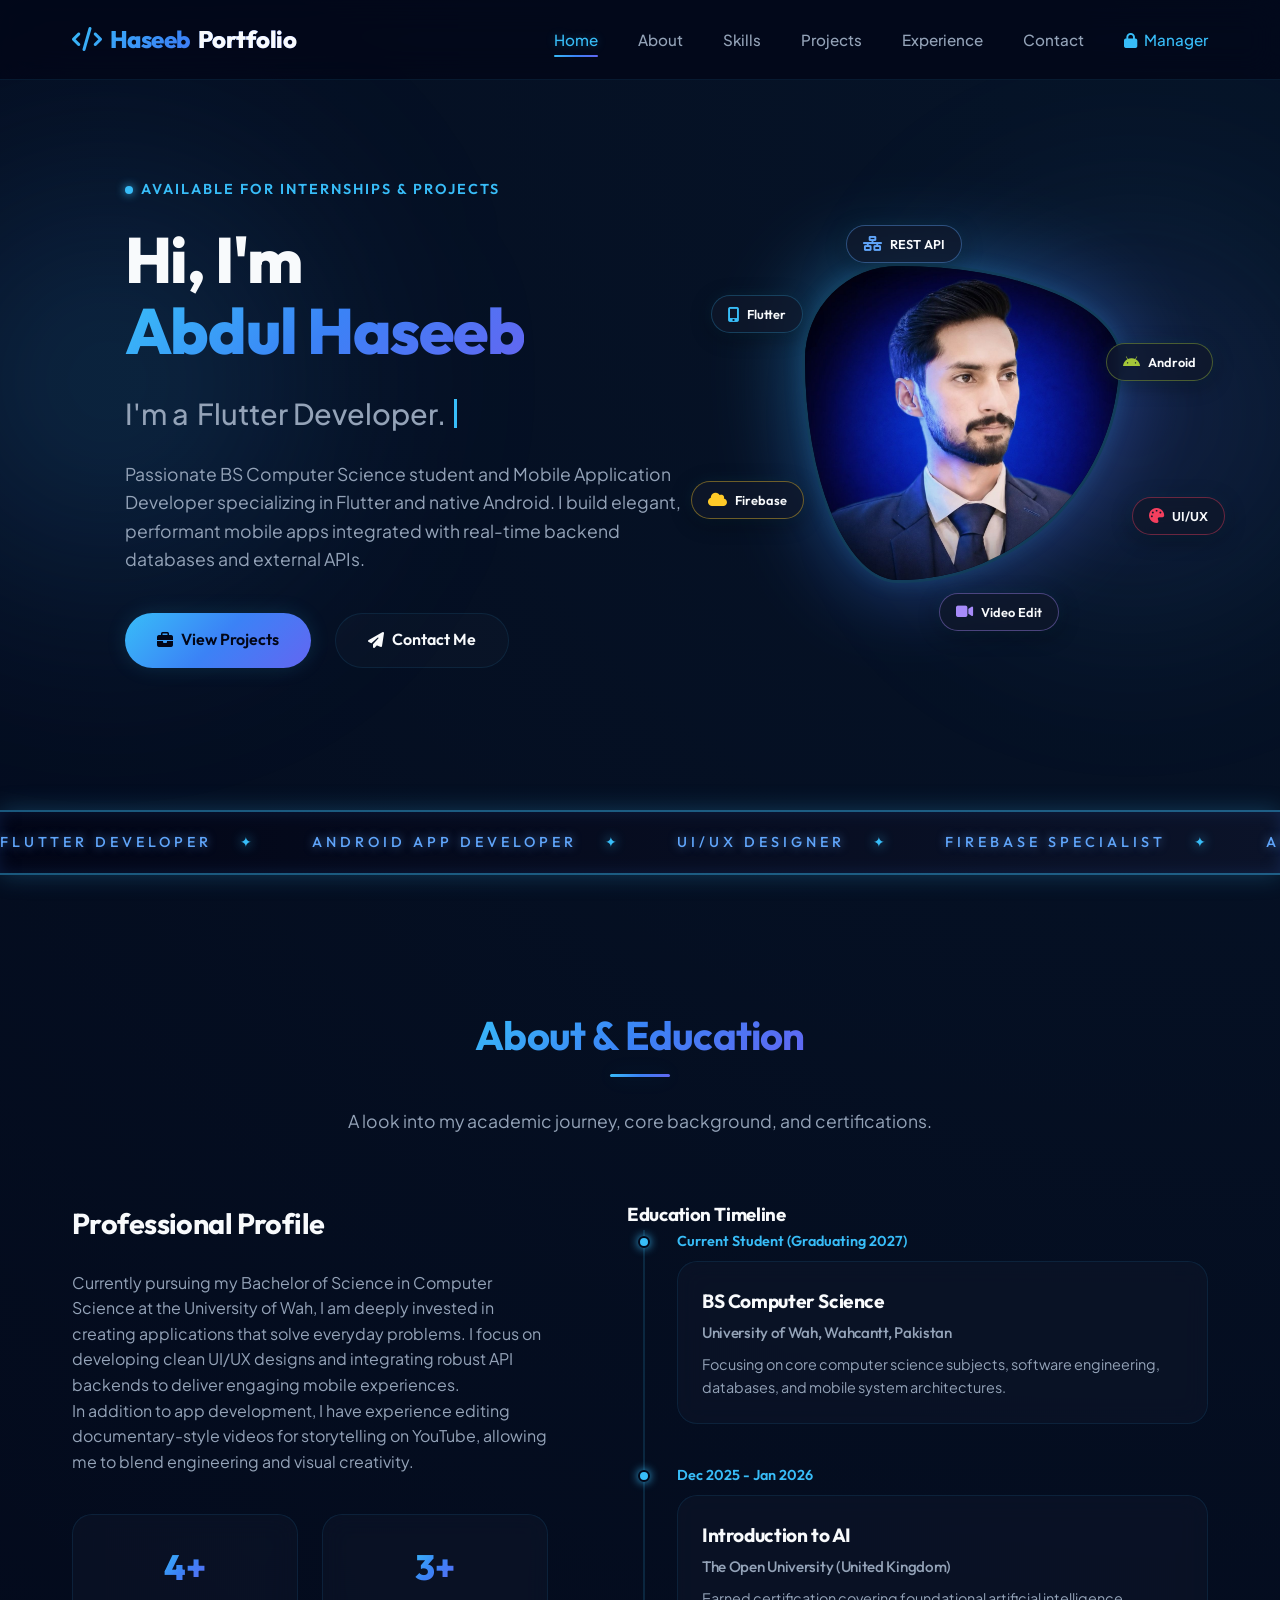
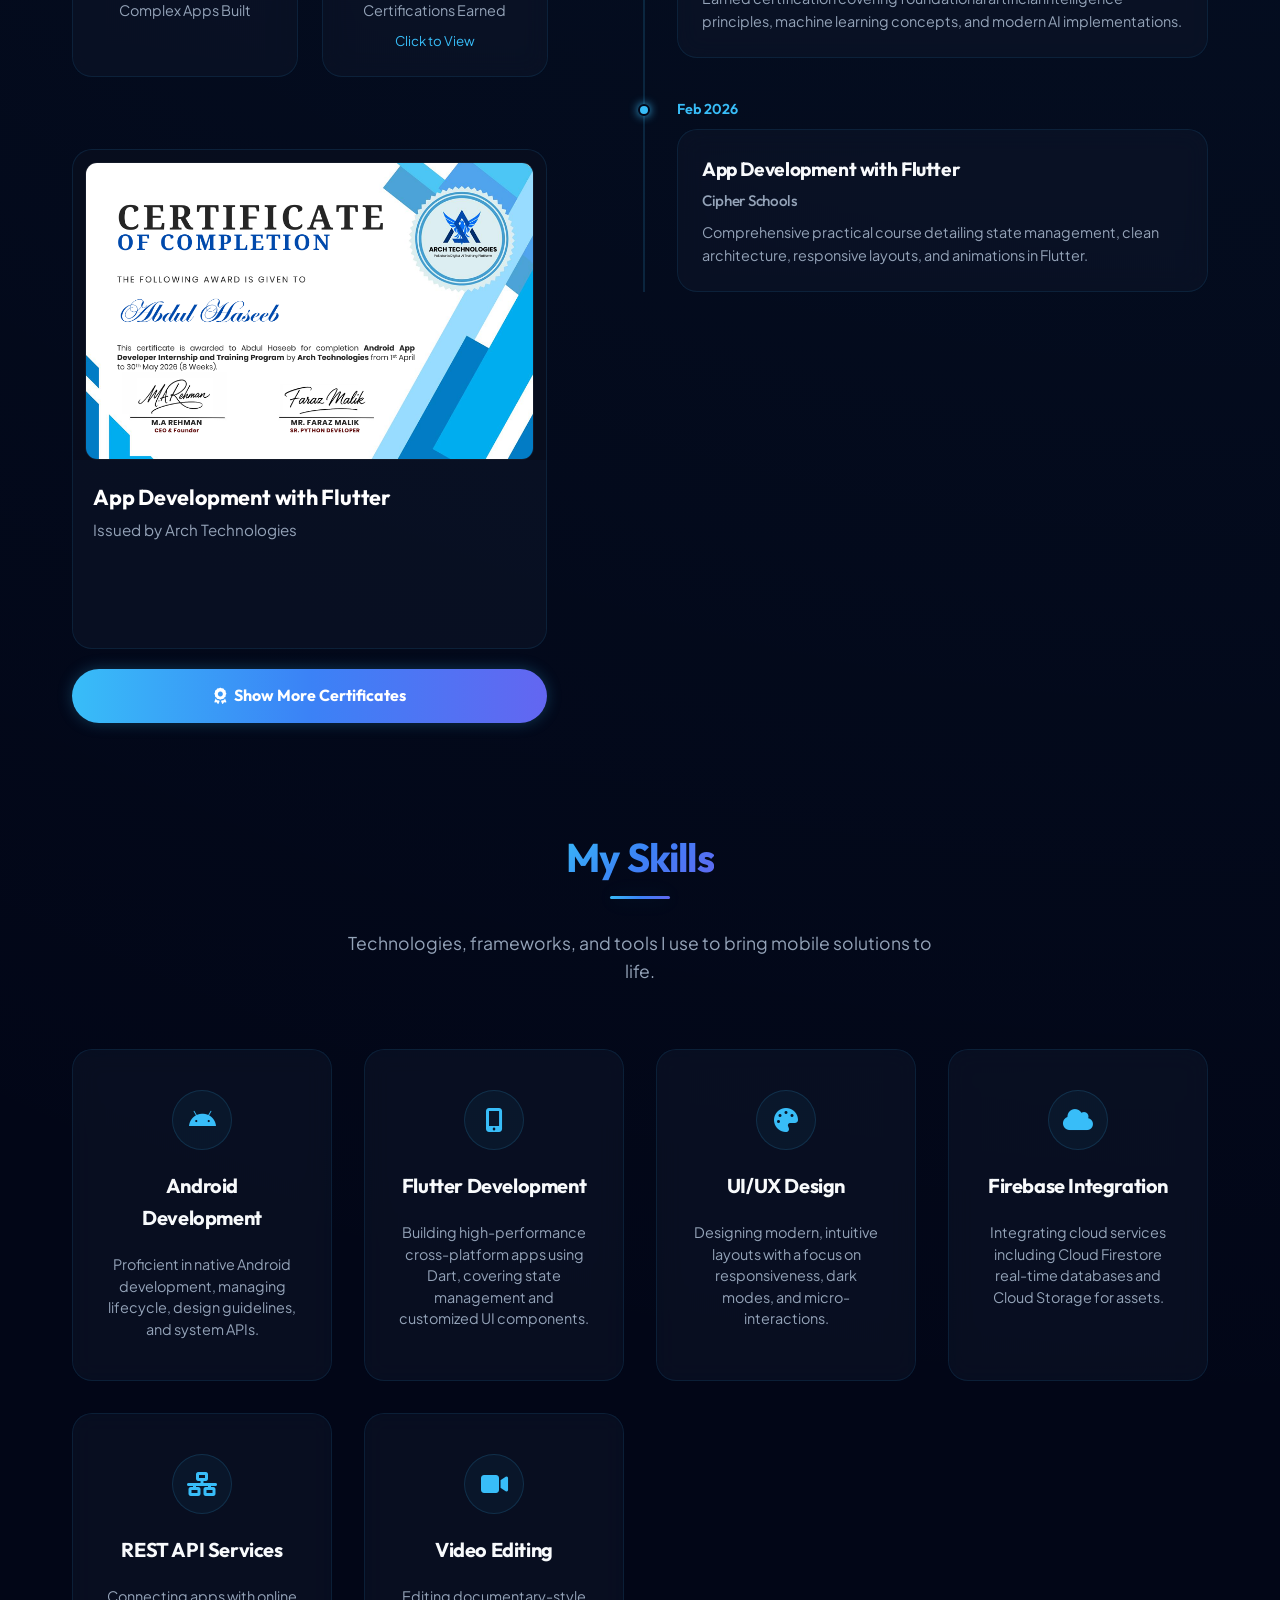
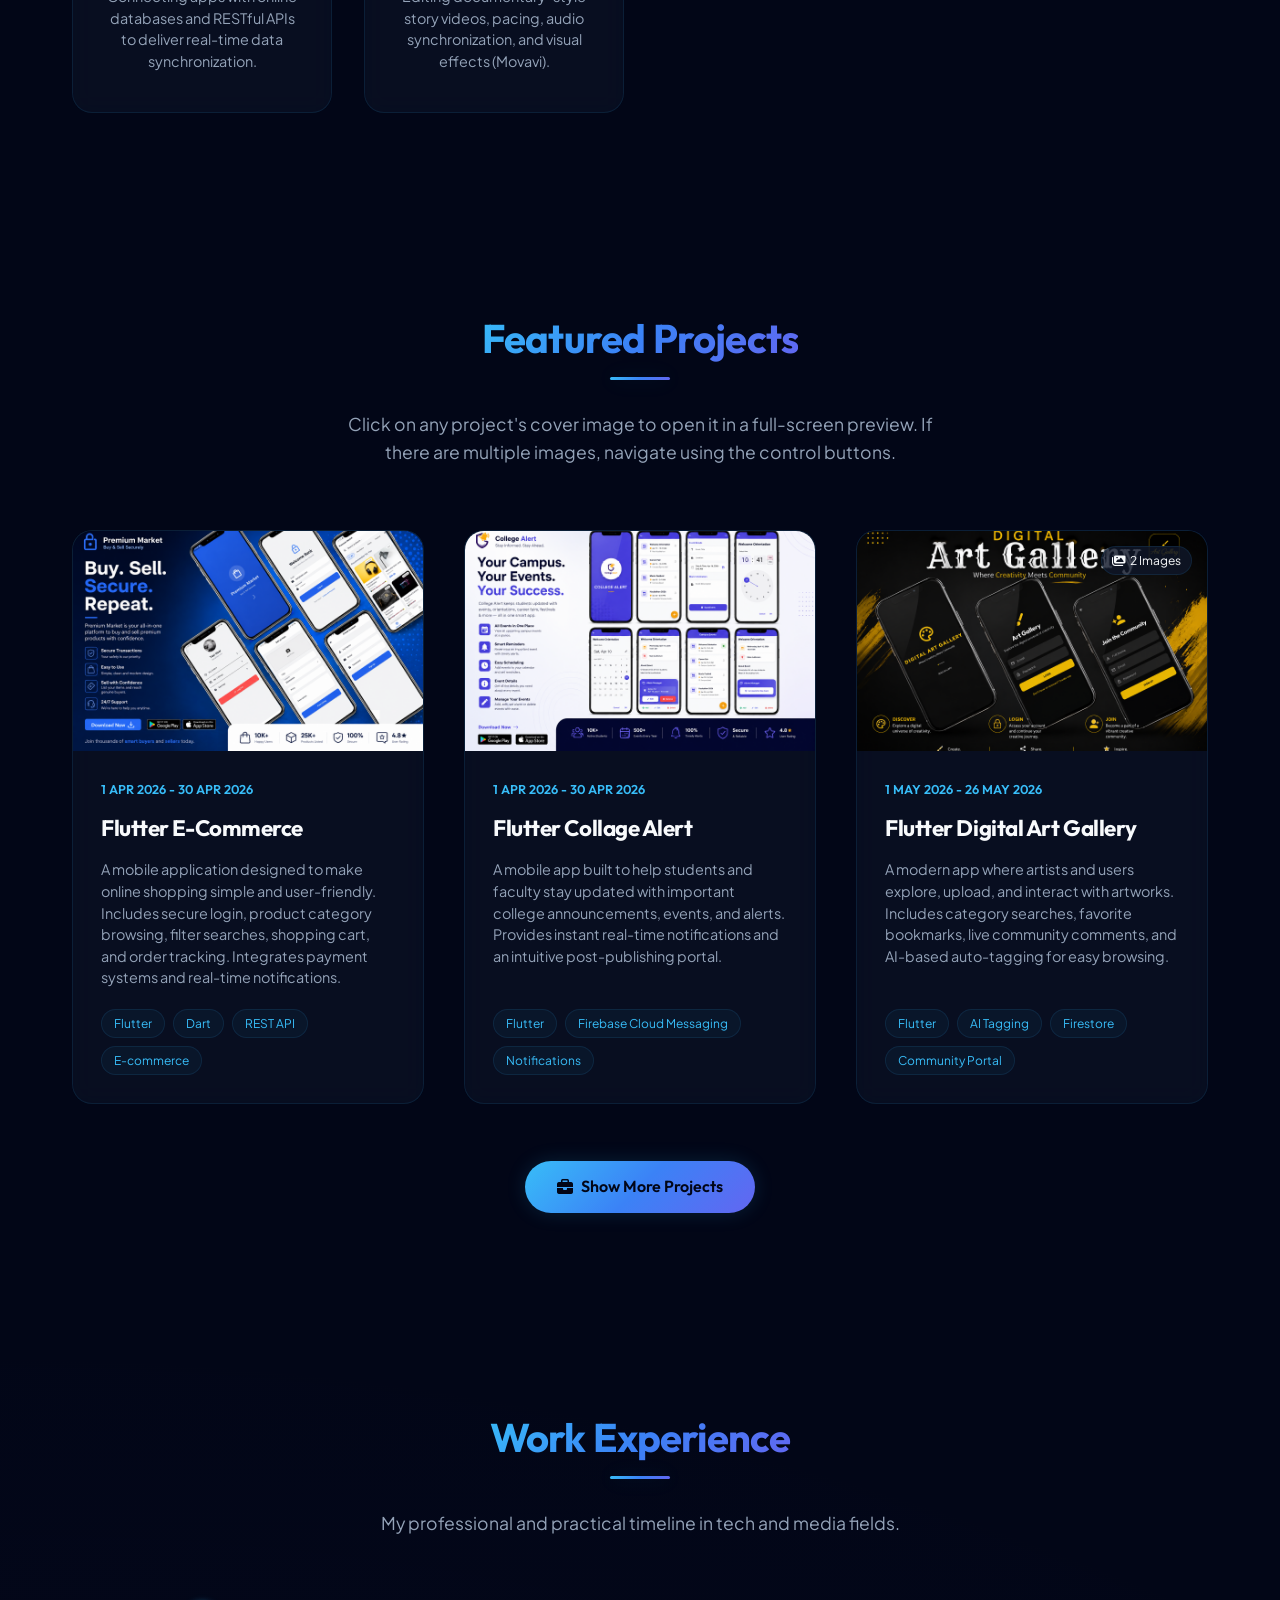
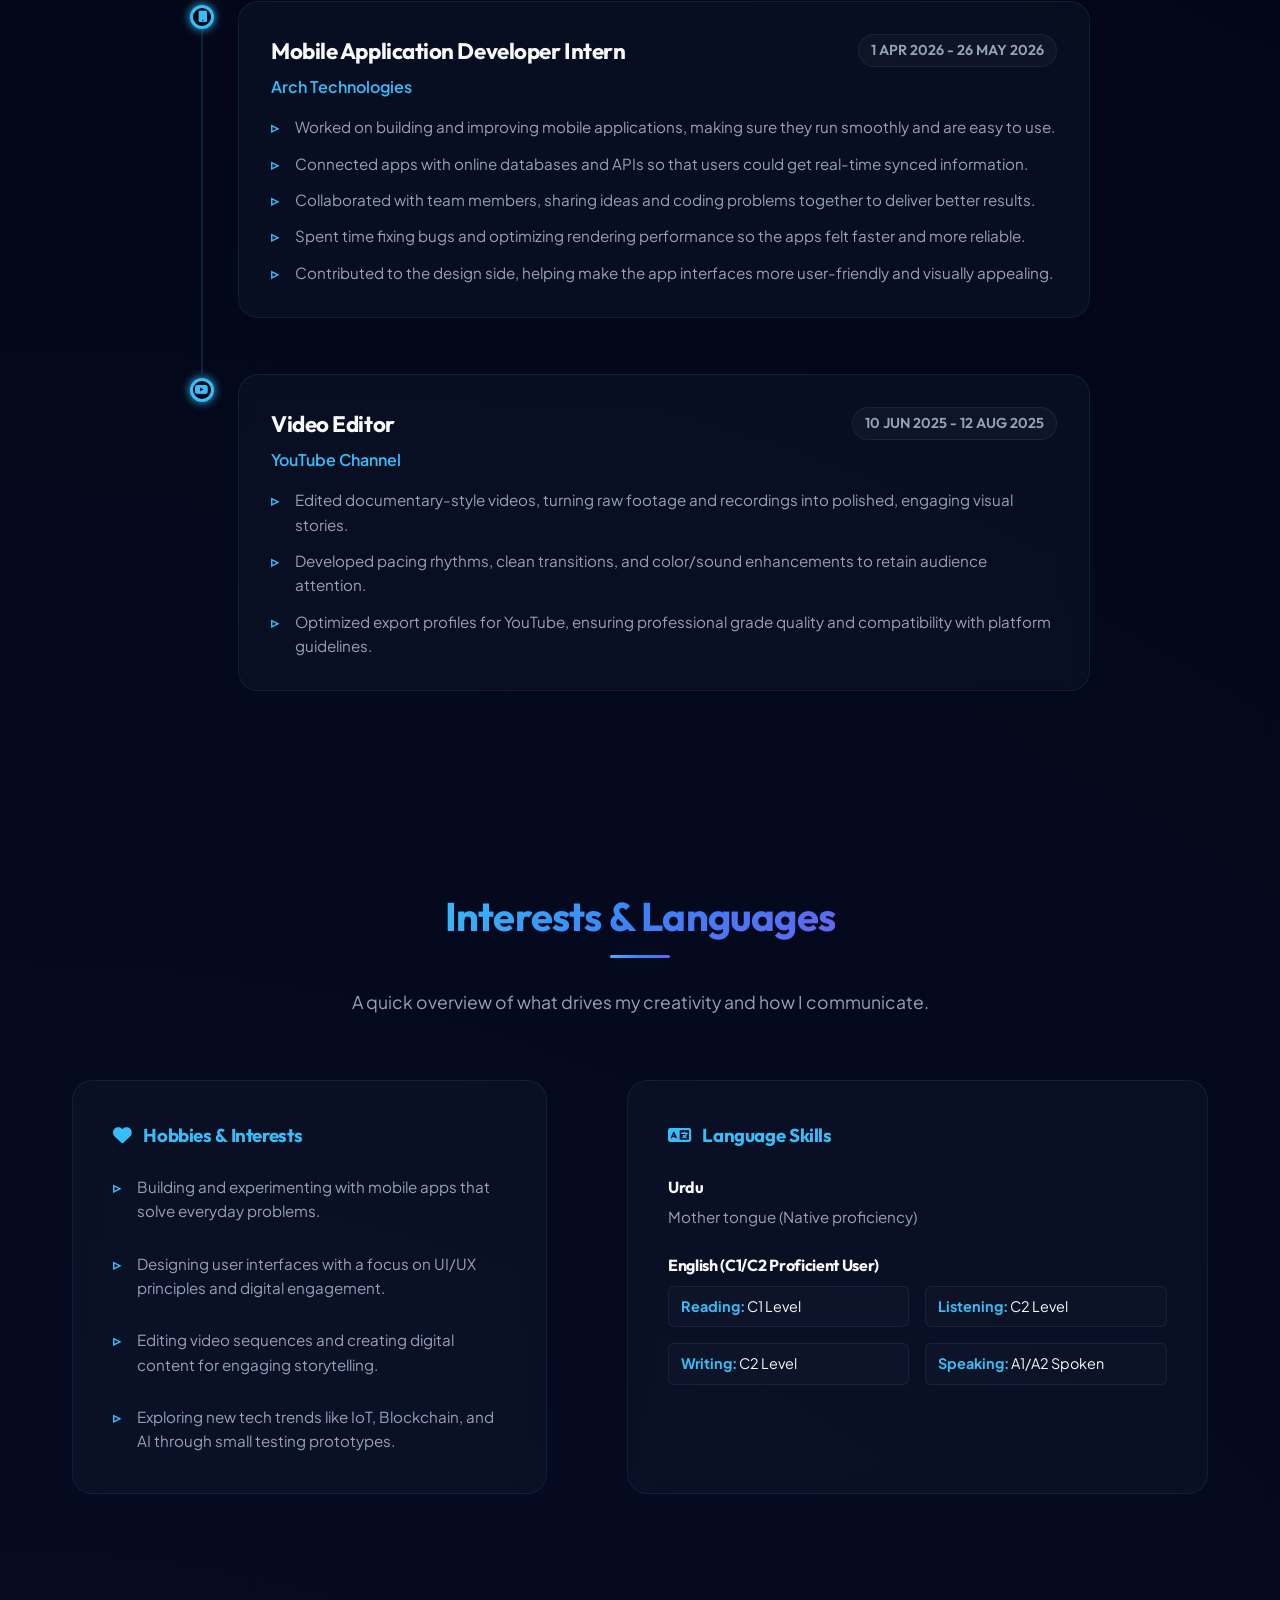
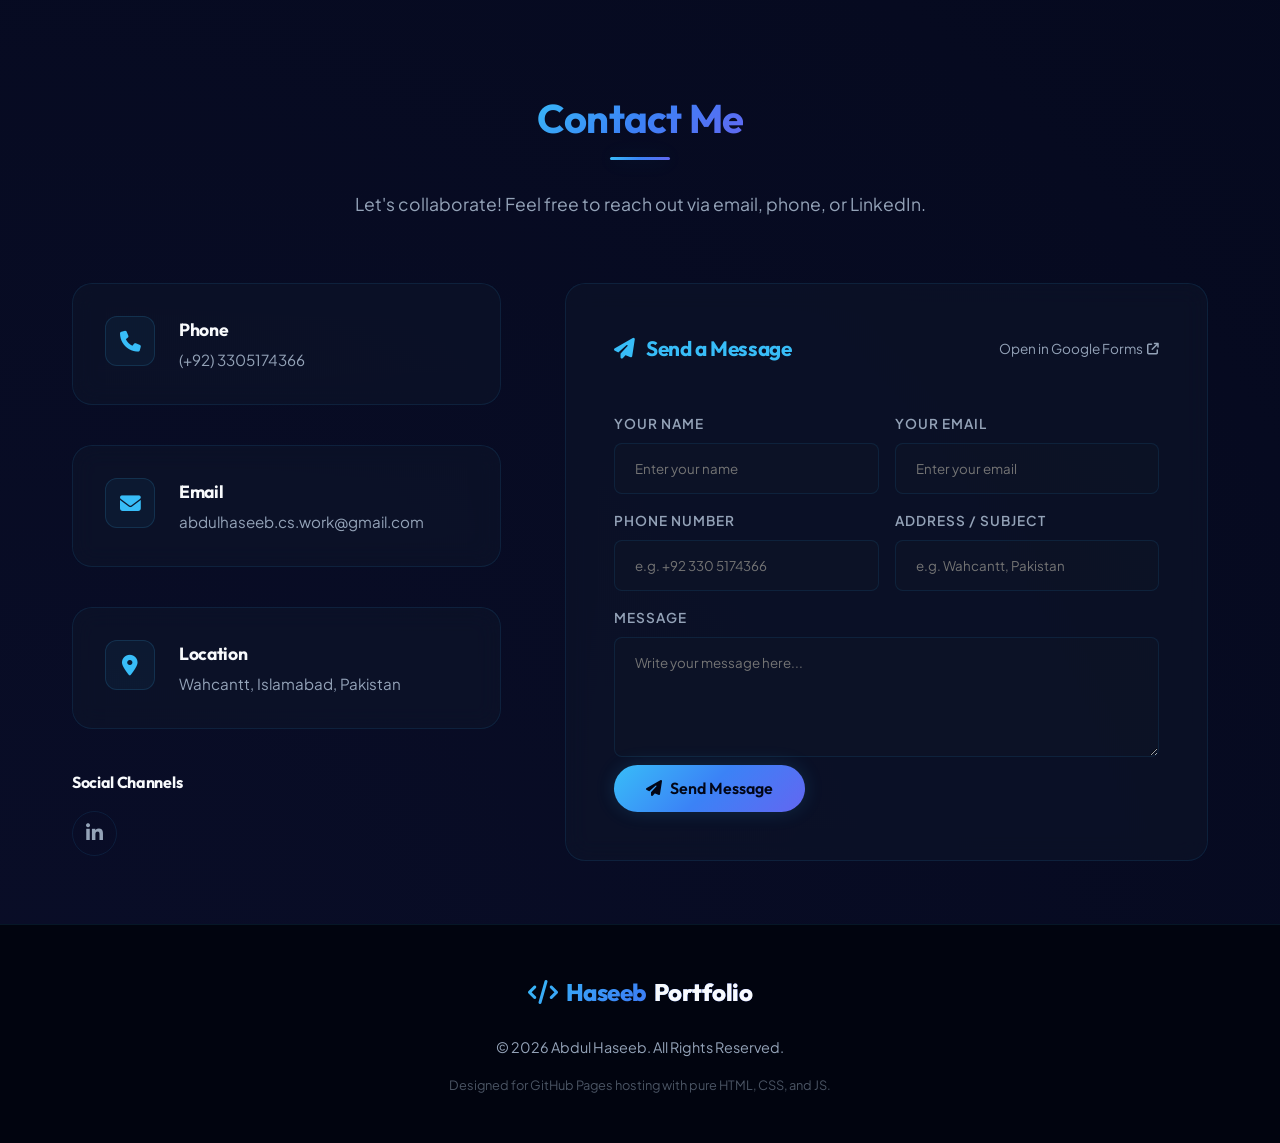
==== index.html @ 2488c1c5 "Add files via upload" ====
<!DOCTYPE html>
<html lang="en">
<head>
  <meta charset="UTF-8">
  <meta name="viewport" content="width=device-width, initial-scale=1.0">
  <title>Abdul Haseeb | Mobile Application & Flutter Developer Portfolio</title>
  
  <!-- SEO Meta Tags -->
  <meta name="description" content="Portfolio of Abdul Haseeb, a professional Mobile Application and Flutter Developer with experience in Android development, UI/UX design, and API integration.">
  <meta name="keywords" content="Abdul Haseeb, Flutter, Android Developer, Mobile Apps, Portfolio, CV, Wahcantt, Pakistan, Web Developer">
  <meta name="author" content="Abdul Haseeb">
  
  <!-- Icons -->
  <link rel="stylesheet" href="https://cdnjs.cloudflare.com/ajax/libs/font-awesome/6.4.0/css/all.min.css">
  
  <!-- Link Stylesheet -->
  <link rel="stylesheet" href="style.css">
</head>
<body>

  <!-- Premium Intro Splash Screen Controller -->
  <script>
    (function() {
      // Check if we should display the intro screen (only once per browser tab session)
      let showIntro = true;
      try {
        if (sessionStorage.getItem('introPlayed') === 'true') {
          showIntro = false;
        }
      } catch (e) {
        console.warn("sessionStorage check failed, falling back to show intro:", e);
      }

      if (!showIntro) {
        return; // Skip drawing HTML and modifying styles entirely
      }

      // Mark as played immediately so any subsequent navigation/back-clicks in this session will skip it
      try {
        sessionStorage.setItem('introPlayed', 'true');
      } catch (e) {
        console.warn("sessionStorage set failed:", e);
      }

      // Show intro splash screen on every page load/refresh unconditionally
      document.write(`
        <div id="intro-screen">
          <!-- Ambient glowing effects -->
          <div class="intro-ambient-glow"></div>
          
          <!-- Massive background vertical text -->
          <div class="intro-bg-text-wrapper">
            <div class="intro-bg-text">PORTFOLIO</div>
          </div>
          
          <div class="intro-content">
            <!-- Top meta headers -->
            <div class="intro-top-meta">
              <span class="intro-meta-line">WELCOME TO MY</span>
              <span class="intro-meta-line accent">DIGITAL SPACE</span>
            </div>
            
            <!-- Center branding heading -->
            <div class="intro-branding-group">
              <div class="intro-sub-heading">ABDUL HASEEB</div>
              <div class="intro-main-title-wrapper">
                <h1 class="intro-main-title">DEVELOPER</h1>
                <div class="intro-script-overlay">Flutter</div>
              </div>
            </div>
            
            <!-- Description biography -->
            <p class="intro-description">
              PASSIONATE MOBILE APPLICATION & FLUTTER DEVELOPER SPECIALIZING IN NATIVE ANDROID & CROSS-PLATFORM SOLUTIONS.
            </p>
            
            <!-- Footer contact info -->
            <div class="intro-footer-links">
              <span class="intro-link">HASEEB.DEV</span>
              <span class="intro-link-separator"></span>
              <span class="intro-link">abdulhaseeb.cs.work@gmail.com</span>
            </div>
            
            <!-- Sleek loading indicator -->
            <div class="intro-loader">
              <div class="intro-progress"></div>
            </div>
          </div>
          
          <!-- Bottom Left Skipping/Entering Pill Button -->
          <button class="intro-action-btn intro-btn-left" id="intro-skip-btn">
            <span>Visit Site</span>
            <i class="fa-solid fa-arrow-right"></i>
          </button>
          
          <!-- Bottom Right Decorative Globe Button -->
          <div class="intro-action-btn intro-btn-right">
            <i class="fa-solid fa-globe"></i>
          </div>
        </div>
      `);
      
      // Disable body scroll while intro is playing
      document.documentElement.style.overflow = 'hidden';
      document.body.style.overflow = 'hidden';
      
      // Safety timeout to hide intro after 3.8s in case load event fires early or late
      const safetyTimeout = setTimeout(hideIntro, 3800);

      window.addEventListener('load', () => {
        // Keep splash screen visible for at least 3.5s for beautiful animation completion
        setTimeout(hideIntro, 3500);
      });

      function hideIntro() {
        clearTimeout(safetyTimeout);
        const intro = document.getElementById('intro-screen');
        if (intro && !intro.classList.contains('fade-out')) {
          intro.classList.add('fade-out');
          
          // Enable body scrolling
          document.documentElement.style.overflow = '';
          document.body.style.overflow = '';
          
          // Remove the intro element from DOM after transition finishes
          setTimeout(() => {
            intro.remove();
          }, 800);
        }
      }
      
      // Add action events
      document.addEventListener('DOMContentLoaded', () => {
        const intro = document.getElementById('intro-screen');
        const skipBtn = document.getElementById('intro-skip-btn');
        if (intro) {
          // Clicking anywhere on the background (except buttons) can skip the intro too
          intro.addEventListener('click', (e) => {
            if (!e.target.closest('.intro-action-btn') && !e.target.closest('.intro-link')) {
              hideIntro();
            }
          });
        }
        if (skipBtn) {
          skipBtn.addEventListener('click', (e) => {
            e.stopPropagation();
            hideIntro();
          });
        }
      });
    })();
  </script>

  <!-- ==========================================================================
       HEADER & NAVIGATION
       ========================================================================== -->
  <header class="header" id="header">
    <div class="container nav-container">
      <a href="#home" class="logo">
        <i class="fa-solid fa-code"></i> Haseeb<span>Portfolio</span>
      </a>
      
      <nav class="nav-menu">
        <ul class="nav-links">
          <li class="nav-item active"><a href="#home">Home</a></li>
          <li class="nav-item"><a href="#about">About</a></li>
          <li class="nav-item"><a href="#skills">Skills</a></li>
          <li class="nav-item"><a href="#projects">Projects</a></li>
          <li class="nav-item"><a href="#experience">Experience</a></li>
          <li class="nav-item"><a href="#contact">Contact</a></li>
          <li class="nav-item"><a href="#" id="nav-manager-link" style="color: var(--primary);"><i class="fa-solid fa-lock" style="margin-right: 0.25rem;"></i> Manager</a></li>
        </ul>
      </nav>
      
      <button class="hamburger" id="hamburger" aria-label="Toggle Menu">
        <span></span>
        <span></span>
        <span></span>
      </button>
    </div>
  </header>

  <!-- ==========================================================================
       HERO SECTION
       ========================================================================== -->
  <section class="hero" id="home">
    <!-- Ambient Background Glows -->
    <div class="hero-glow-1"></div>
    <div class="hero-glow-2"></div>

    <div class="container hero-grid">
      <div class="hero-content">
        <div class="hero-tag" id="hero-tag-val">Available for Internships & Projects</div>
        <h1>Hi, I'm <br><span class="hero-name" id="hero-name-val">Abdul Haseeb</span></h1>
        <div class="hero-title">
          I'm a <span id="typing-text"></span><span class="typing-cursor"></span>
        </div>
        <p class="hero-desc" id="hero-desc-val">
          Passionate BS Computer Science student and Mobile Application Developer specializing in Flutter and native Android. I build elegant, performant mobile apps integrated with real-time backend databases and external APIs.
        </p>
        <div class="hero-buttons">
          <a href="#projects" class="btn btn-primary">
            <i class="fa-solid fa-briefcase"></i> View Projects
          </a>
          <a href="#contact" class="btn btn-secondary">
            <i class="fa-solid fa-paper-plane"></i> Contact Me
          </a>
        </div>
      </div>
      
      <div class="hero-image-wrapper">
        <div class="avatar-glow"></div>
        <div class="avatar-frame">
          <img id="hero-avatar-img" src="haseebimg.jpeg" alt="Abdul Haseeb Profile Photo">
        </div>
        
        <!-- Floating Skills Icons around DP -->
        <div class="floating-icon icon-flutter">
          <i class="fa-solid fa-mobile-screen-button" style="color: #38bdf8;"></i> <span>Flutter</span>
        </div>
        <div class="floating-icon icon-android">
          <i class="fa-brands fa-android" style="color: #a4c639;"></i> <span>Android</span>
        </div>
        <div class="floating-icon icon-firebase">
          <i class="fa-solid fa-cloud" style="color: #ffca28;"></i> <span>Firebase</span>
        </div>
        <div class="floating-icon icon-ux">
          <i class="fa-solid fa-palette" style="color: #f43f5e;"></i> <span>UI/UX</span>
        </div>
        <div class="floating-icon icon-api">
          <i class="fa-solid fa-network-wired" style="color: #60a5fa;"></i> <span>REST API</span>
        </div>
        <div class="floating-icon icon-video">
          <i class="fa-solid fa-video" style="color: #a78bfa;"></i> <span>Video Edit</span>
        </div>
      </div>
    </div>
  </section>

  <!-- ==========================================================================
       PROMOTIONAL SEAMLESS SCROLLING BANNER
       ========================================================================== -->
  <div class="promo-banner">
    <div class="promo-banner-inner">
      <div class="promo-banner-text">
        <span>Flutter Developer</span>
        <span>Android App Developer</span>
        <span>UI/UX Designer</span>
        <span>Firebase Specialist</span>
        <span>API Integrations</span>
        <span>Video Editor</span>
      </div>
      <div class="promo-banner-text">
        <span>Flutter Developer</span>
        <span>Android App Developer</span>
        <span>UI/UX Designer</span>
        <span>Firebase Specialist</span>
        <span>API Integrations</span>
        <span>Video Editor</span>
      </div>
    </div>
  </div>

  <!-- ==========================================================================
       ABOUT & EDUCATION SECTION
       ========================================================================== -->
  <section class="about" id="about">
    <div class="container">
      <div class="section-header">
        <h2>About & Education</h2>
        <p>A look into my academic journey, core background, and certifications.</p>
      </div>
      
      <div class="about-grid">
        <div class="about-info">
          <h3>Professional Profile</h3>
          <div id="about-profile-container">
            <p>
              Currently pursuing my Bachelor of Science in Computer Science at the University of Wah, I am deeply invested in creating applications that solve everyday problems. I focus on developing clean UI/UX designs and integrating robust API backends to deliver engaging mobile experiences.
            </p>
            <p>
              In addition to app development, I have experience editing documentary-style videos for storytelling on YouTube, allowing me to blend engineering and visual creativity.
            </p>
          </div>
          
          <div class="about-stats" id="about-stats-container">
            <div class="glass-card stat-item reveal-item">
              <span class="stat-num">4+</span>
              <p class="stat-label">Complex Apps Built</p>
            </div>
            <div class="glass-card stat-item reveal-item" id="certificates-card" style="cursor:pointer;">
              <span class="stat-num" id="cert-count">3+</span>
              <p class="stat-label">Certifications Earned</p>
              <small style="color: var(--primary); display:block; margin-top:8px;">Click to View</small>
            </div>
          </div>

          <!-- Featured Certificate Container -->
          <div id="featured-certificate-container" class="reveal-item" style="margin-top: 2rem;"></div>
        </div>
        
        <div>
          <h3>Education Timeline</h3>
          <div class="timeline" id="about-timeline-container">
            <div class="timeline-item">
              <div class="timeline-dot"></div>
              <div class="timeline-date">Current Student (Graduating 2027)</div>
              <div class="glass-card timeline-card reveal-item">
                <h4>BS Computer Science</h4>
                <h5>University of Wah, Wahcantt, Pakistan</h5>
                <p style="color: var(--text-muted); font-size: 0.9rem; margin-top: 0.5rem;">Focusing on core computer science subjects, software engineering, databases, and mobile system architectures.</p>
              </div>
            </div>
            
            <div class="timeline-item">
              <div class="timeline-dot"></div>
              <div class="timeline-date">Dec 2025 - Jan 2026</div>
              <div class="glass-card timeline-card reveal-item">
                <h4>Introduction to AI</h4>
                <h5>The Open University (United Kingdom)</h5>
                <p style="color: var(--text-muted); font-size: 0.9rem; margin-top: 0.5rem;">Earned certification covering foundational artificial intelligence principles, machine learning concepts, and modern AI implementations.</p>
              </div>
            </div>
            
            <div class="timeline-item">
              <div class="timeline-dot"></div>
              <div class="timeline-date">Feb 2026</div>
              <div class="glass-card timeline-card reveal-item">
                <h4>App Development with Flutter</h4>
                <h5>Cipher Schools</h5>
                <p style="color: var(--text-muted); font-size: 0.9rem; margin-top: 0.5rem;">Comprehensive practical course detailing state management, clean architecture, responsive layouts, and animations in Flutter.</p>
              </div>
            </div>
          </div>
        </div>
      </div>
    </div>
  </section>

  <!-- ==========================================================================
       SKILLS SECTION
       ========================================================================== -->
  <section class="skills" id="skills">
    <div class="container">
      <div class="section-header">
        <h2>My Skills</h2>
        <p>Technologies, frameworks, and tools I use to bring mobile solutions to life.</p>
      </div>
      
      <div class="skills-grid" id="skills-grid-container">
        <div class="glass-card skill-card reveal-item">
          <div class="skill-icon">
            <i class="fa-brands fa-android"></i>
          </div>
          <h3>Android Development</h3>
          <p>Proficient in native Android development, managing lifecycle, design guidelines, and system APIs.</p>
        </div>
        
        <div class="glass-card skill-card reveal-item reveal-delay-1">
          <div class="skill-icon">
            <i class="fa-solid fa-mobile-screen-button"></i>
          </div>
          <h3>Flutter Development</h3>
          <p>Building high-performance cross-platform apps using Dart, covering state management and customized UI components.</p>
        </div>
        
        <div class="glass-card skill-card reveal-item reveal-delay-2">
          <div class="skill-icon">
            <i class="fa-solid fa-palette"></i>
          </div>
          <h3>UI/UX Design</h3>
          <p>Designing modern, intuitive layouts with a focus on responsiveness, dark modes, and micro-interactions.</p>
        </div>
        
        <div class="glass-card skill-card reveal-item">
          <div class="skill-icon">
            <i class="fa-solid fa-cloud"></i>
          </div>
          <h3>Firebase Integration</h3>
          <p>Integrating cloud services including Cloud Firestore real-time databases and Cloud Storage for assets.</p>
        </div>
        
        <div class="glass-card skill-card reveal-item reveal-delay-1">
          <div class="skill-icon">
            <i class="fa-solid fa-network-wired"></i>
          </div>
          <h3>REST API Services</h3>
          <p>Connecting apps with online databases and RESTful APIs to deliver real-time data synchronization.</p>
        </div>
        
        <div class="glass-card skill-card reveal-item reveal-delay-2">
          <div class="skill-icon">
            <i class="fa-solid fa-video"></i>
          </div>
          <h3>Video Editing</h3>
          <p>Editing documentary-style story videos, pacing, audio synchronization, and visual effects (Movavi).</p>
        </div>
      </div>
    </div>
  </section>

  <!-- ==========================================================================
       PROJECTS SECTION (WITH INTERACTIVE LIGHTBOX PREVIEW)
       ========================================================================== -->
  <section class="projects" id="projects">
    <div class="container">
      <div class="section-header">
        <h2>Featured Projects</h2>
        <p>Click on any project's cover image to open it in a full-screen preview. If there are multiple images, navigate using the control buttons.</p>
      </div>
      
      <!-- Dynamic Projects Grid (first 3 rendered by JS) -->
      <div class="projects-grid" id="home-projects-grid">
        <!-- Rendered Dynamically via JS -->
      </div>
      
      <!-- Show More Projects Button -->
      <div class="projects-more-container">
        <a href="projects.html" class="btn btn-primary">
          <i class="fa-solid fa-briefcase"></i> Show More Projects
        </a>
      </div>
    </div>
  </section>

  <!-- ==========================================================================
       WORK EXPERIENCE SECTION
       ========================================================================== -->
  <section class="experience" id="experience">
    <div class="container">
      <div class="section-header">
        <h2>Work Experience</h2>
        <p>My professional and practical timeline in tech and media fields.</p>
      </div>
      
      <div class="experience-timeline" id="experience-timeline-container">
        <!-- Job 1 -->
        <div class="exp-item">
          <div class="exp-dot"><i class="fa-solid fa-mobile-button" style="font-size: 0.75rem; color: var(--primary);"></i></div>
          <div class="glass-card exp-content reveal-item">
            <div class="exp-header">
              <div>
                <h3>Mobile Application Developer Intern</h3>
                <div class="exp-company">Arch Technologies</div>
              </div>
              <div class="exp-date">1 APR 2026 - 26 MAY 2026</div>
            </div>
            <ul class="exp-details">
              <li>Worked on building and improving mobile applications, making sure they run smoothly and are easy to use.</li>
              <li>Connected apps with online databases and APIs so that users could get real-time synced information.</li>
              <li>Collaborated with team members, sharing ideas and solving coding problems together to deliver better results.</li>
              <li>Spent time fixing bugs and optimizing rendering performance so the apps felt faster and more reliable.</li>
              <li>Contributed to the design side, helping make the app interfaces more user-friendly and visually appealing.</li>
            </ul>
          </div>
        </div>

        <!-- Job 2 -->
        <div class="exp-item">
          <div class="exp-dot"><i class="fa-brands fa-youtube" style="font-size: 0.75rem; color: var(--primary);"></i></div>
          <div class="glass-card exp-content reveal-item reveal-delay-1">
            <div class="exp-header">
              <div>
                <h3>Video Editor</h3>
                <div class="exp-company">YouTube Channel</div>
              </div>
              <div class="exp-date">10 JUN 2025 - 12 AUG 2025</div>
            </div>
            <ul class="exp-details">
              <li>Edited documentary-style videos, turning raw footage and recordings into polished, engaging visual stories.</li>
              <li>Developed pacing rhythms, clean transitions, and color/sound enhancements to retain audience attention.</li>
              <li>Optimized export profiles for YouTube, ensuring professional grade quality and compatibility with platform guidelines.</li>
            </ul>
          </div>
        </div>
      </div>
    </div>
  </section>

  <!-- ==========================================================================
       HOBBIES & ADDITIONAL DETAILS SECTION
       ========================================================================== -->
  <section class="additional-info" id="additional">
    <div class="container">
      <div class="section-header">
        <h2>Interests & Languages</h2>
        <p>A quick overview of what drives my creativity and how I communicate.</p>
      </div>
      
      <div class="about-grid">
        <div class="glass-card reveal-item" style="padding: 2.5rem;">
          <h3 style="margin-bottom: 1.5rem; color: var(--primary);"><i class="fa-solid fa-heart" style="margin-right: 0.5rem;"></i> Hobbies & Interests</h3>
          <ul class="exp-details" id="hobbies-container" style="display: flex; flex-direction: column; gap: 1rem;">
            <li>Building and experimenting with mobile apps that solve everyday problems.</li>
            <li>Designing user interfaces with a focus on UI/UX principles and digital engagement.</li>
            <li>Editing video sequences and creating digital content for engaging storytelling.</li>
            <li>Exploring new tech trends like IoT, Blockchain, and AI through small testing prototypes.</li>
          </ul>
        </div>
        
        <div class="glass-card reveal-item reveal-delay-1" style="padding: 2.5rem;">
          <h3 style="margin-bottom: 1.5rem; color: var(--primary);"><i class="fa-solid fa-language" style="margin-right: 0.5rem;"></i> Language Skills</h3>
          <div style="display: flex; flex-direction: column; gap: 1.5rem;" id="languages-container">
            <div>
              <h4 style="margin-bottom: 0.25rem;">Urdu</h4>
              <p style="color: var(--text-muted); font-size: 0.95rem;">Mother tongue (Native proficiency)</p>
            </div>
            
            <div>
              <h4 style="margin-bottom: 0.5rem;">English (C1/C2 Proficient User)</h4>
              <div style="display: grid; grid-template-columns: repeat(2, 1fr); gap: 1rem; font-size: 0.9rem;">
                <div style="background: rgba(255,255,255,0.02); border: 1px solid var(--border-color); padding: 8px 12px; border-radius: 6px;">
                  <strong style="color: var(--primary);">Reading:</strong> C1 Level
                </div>
                <div style="background: rgba(255,255,255,0.02); border: 1px solid var(--border-color); padding: 8px 12px; border-radius: 6px;">
                  <strong style="color: var(--primary);">Listening:</strong> C2 Level
                </div>
                <div style="background: rgba(255,255,255,0.02); border: 1px solid var(--border-color); padding: 8px 12px; border-radius: 6px;">
                  <strong style="color: var(--primary);">Writing:</strong> C2 Level
                </div>
                <div style="background: rgba(255,255,255,0.02); border: 1px solid var(--border-color); padding: 8px 12px; border-radius: 6px;">
                  <strong style="color: var(--primary);">Speaking:</strong> A1/A2 Spoken
                </div>
              </div>
            </div>
          </div>
        </div>
      </div>
    </div>
  </section>

  <!-- ==========================================================================
       CONTACT SECTION
       ========================================================================== -->
  <section class="contact" id="contact">
    <div class="container">
      <div class="section-header">
        <h2>Contact Me</h2>
        <p>Let's collaborate! Feel free to reach out via email, phone, or LinkedIn.</p>
      </div>
      
      <div class="contact-grid">
        <div class="contact-info-wrapper">
          <!-- Card Phone -->
          <div class="glass-card contact-card reveal-item">
            <div class="contact-icon">
              <i class="fa-solid fa-phone"></i>
            </div>
            <div class="contact-details">
              <h4>Phone</h4>
              <p><a href="tel:+923305174366" id="contact-phone-val">(+92) 3305174366</a></p>
            </div>
          </div>

          <!-- Card Email -->
          <div class="glass-card contact-card reveal-item reveal-delay-1">
            <div class="contact-icon">
              <i class="fa-solid fa-envelope"></i>
            </div>
            <div class="contact-details">
              <h4>Email</h4>
              <p><a href="mailto:abdulhaseeb.cs.work@gmail.com" id="contact-email-val">abdulhaseeb.cs.work@gmail.com</a></p>
            </div>
          </div>

          <!-- Card Location -->
          <div class="glass-card contact-card reveal-item reveal-delay-2">
            <div class="contact-icon">
              <i class="fa-solid fa-location-dot"></i>
            </div>
            <div class="contact-details">
              <h4>Location</h4>
              <p id="contact-location-val">Wahcantt, Islamabad, Pakistan</p>
            </div>
          </div>

          <!-- Socials -->
          <div>
            <h4>Social Channels</h4>
            <div class="social-links" id="social-links-container">
              <!-- Rendered Dynamically via JS -->
            </div>
          </div>
        </div>

        <!-- Contact Form -->
        <div class="glass-card contact-form reveal-item reveal-delay-1">
          <div class="contact-form-header" style="margin-bottom: 1.5rem; display: flex; justify-content: space-between; align-items: center; flex-wrap: wrap; gap: 0.5rem;">
            <h3 style="color: var(--primary); margin: 0; font-size: 1.3rem;"><i class="fa-solid fa-paper-plane" style="margin-right: 0.5rem;"></i> Send a Message</h3>
            <a href="https://docs.google.com/forms/d/e/1FAIpQLSfu4I7Qq9L1tViIGDm6NCTyIUR5VJyOx3H_PYCnPzOfSz0Qbw/viewform" target="_blank" class="direct-form-link" style="color: var(--text-muted); font-size: 0.85rem; text-decoration: none; display: inline-flex; align-items: center; gap: 0.25rem; transition: color 0.3s ease;">
              <span>Open in Google Forms</span> <i class="fa-solid fa-arrow-up-right-from-square" style="font-size: 0.75rem;"></i>
            </a>
          </div>

          <!-- Hidden Iframe to handle form submission without leaving page -->
          <iframe name="hidden_iframe" id="hidden_iframe" style="display:none;"></iframe>

          <form id="portfolio-form" action="https://docs.google.com/forms/d/e/1FAIpQLSfu4I7Qq9L1tViIGDm6NCTyIUR5VJyOx3H_PYCnPzOfSz0Qbw/formResponse" method="POST" target="hidden_iframe">
            <div style="display: grid; grid-template-columns: 1fr 1fr; gap: 1rem; margin-bottom: 1rem;">
              <div class="form-group" style="margin-bottom: 0;">
                <label for="name">Your Name</label>
                <input type="text" id="name" name="entry.2005620554" class="form-control" placeholder="Enter your name" required>
              </div>
              
              <div class="form-group" style="margin-bottom: 0;">
                <label for="form-email">Your Email</label>
                <input type="email" id="form-email" name="entry.1045781291" class="form-control" placeholder="Enter your email" required>
              </div>
            </div>

            <div style="display: grid; grid-template-columns: 1fr 1fr; gap: 1rem; margin-bottom: 1rem;">
              <div class="form-group" style="margin-bottom: 0;">
                <label for="form-phone">Phone Number</label>
                <input type="tel" id="form-phone" name="entry.1166974658" class="form-control" placeholder="e.g. +92 330 5174366" required>
              </div>

              <div class="form-group" style="margin-bottom: 0;">
                <label for="form-address">Address / Subject</label>
                <input type="text" id="form-address" name="entry.1065046570" class="form-control" placeholder="e.g. Wahcantt, Pakistan" required>
              </div>
            </div>

            <div class="form-group">
              <label for="message">Message</label>
              <textarea id="message" name="entry.839337160" class="form-control" placeholder="Write your message here..." style="min-height: 120px;" required></textarea>
            </div>

            <button type="submit" id="contact-submit-btn" class="btn btn-primary" style="margin-top: 0.5rem; border: none; align-self: flex-start;">
              <i class="fa-solid fa-paper-plane"></i> Send Message
            </button>
          </form>

          <!-- Custom toast notification container -->
          <div id="contact-toast" class="contact-toast" style="display: none;">
            <div class="toast-content">
              <i class="fa-solid fa-circle-check toast-icon"></i>
              <div class="toast-message">
                <strong>Message Sent!</strong>
                <p>Thank you. Your message has been successfully recorded.</p>
              </div>
            </div>
          </div>
        </div>
      </div>
    </div>
  </section>

  <!-- ==========================================================================
       FOOTER
       ========================================================================== -->
  <footer class="footer">
    <div class="container footer-content">
      <div class="logo">
        <i class="fa-solid fa-code"></i> Haseeb<span>Portfolio</span>
      </div>
      <p class="footer-text">
        &copy; <span id="current-year"></span> Abdul Haseeb. All Rights Reserved.
      </p>
      <p class="footer-credits">
        Designed for GitHub Pages hosting with pure HTML, CSS, and JS.
      </p>
    </div>
  </footer>

  <!-- ==========================================================================
       FULLSCREEN LIGHTBOX MODAL
       ========================================================================== -->
  <div class="lightbox" id="lightbox" role="dialog" aria-modal="true" aria-label="Image Lightbox">
    <button class="lightbox-close" id="lightbox-close" aria-label="Close Lightbox">
      <i class="fa-solid fa-xmark"></i>
    </button>
    
    <button class="lightbox-nav lightbox-prev" id="lightbox-prev" aria-label="Previous Image">
      <i class="fa-solid fa-chevron-left"></i>
    </button>
    
    <div class="lightbox-content-wrapper">
      <img src="" alt="" class="lightbox-img" id="lightbox-img">
      <div class="lightbox-caption" id="lightbox-caption">Project Title</div>
      <div class="lightbox-counter" id="lightbox-counter">Image 1 of 2</div>
    </div>
    
    <button class="lightbox-nav lightbox-next" id="lightbox-next" aria-label="Next Image">
      <i class="fa-solid fa-chevron-right"></i>
    </button>
  </div>


  <script>
    const defaultCertificates = [
      {
        title: "App Development with Flutter",
        issuer: "Arch Technologies",
        image: "ct3.png"
      },
      {
        title: "Introduction to AI",
        issuer: "The Open University",
        image: "ct1.png"
      },
      {
        title: "Android Development",
        issuer: "Professional Training",
        image: "ct2.png"
      }
    ];

    // Initialize or migrate certificates if placeholders exist or need update
    const existingCerts = localStorage.getItem('portfolio_certificates');
    if (!existingCerts || existingCerts.includes('placehold.co') || !existingCerts.includes('ct3.png') || existingCerts.includes('Cipher Schools')) {
      localStorage.setItem('portfolio_certificates', JSON.stringify(defaultCertificates));
    }

    function renderCertificates(){
      const certificates = JSON.parse(localStorage.getItem('portfolio_certificates')) || [];
      const count = document.getElementById('cert-count');

      if (count) {
        count.textContent = certificates.length + '+';
      }

      // Render Featured Certificate exactly matching featured project card design
      const featuredContainer = document.getElementById('featured-certificate-container');
      if (featuredContainer) {
        if (certificates.length > 0) {
          const featuredCert = certificates[0];
          featuredContainer.innerHTML = `
            <div class="glass-card project-card reveal-item revealed" style="margin-top: 1rem; overflow: hidden; border-radius: 1.25rem; transition: transform var(--transition), box-shadow var(--transition);">
              <div class="project-img-wrapper" style="height: 310px; overflow: hidden; background: rgba(0,0,0,0.15); position: relative; padding: 0.75rem 0.75rem 0 0.75rem;">
                <img src="${featuredCert.image}" alt="${featuredCert.title}" style="width: 100%; height: 100%; object-fit: cover; border-radius: 0.75rem; border: 1px solid rgba(255, 255, 255, 0.05);">
                <div class="project-overlay" id="featured-cert-zoom-trigger" data-image="${featuredCert.image}" data-title="${featuredCert.title}" style="cursor: pointer; border-radius: 0.75rem; margin: 0.75rem 0.75rem 0 0.75rem; width: calc(100% - 1.5rem); height: calc(100% - 0.75rem);">
                  <button class="project-zoom-btn" aria-label="Open Fullscreen Preview" style="width: 45px; height: 45px; font-size: 1.1rem;">
                    <i class="fa-solid fa-expand"></i>
                  </button>
                  <span class="project-overlay-text" style="font-size: 0.8rem; font-weight: 600;">CLICK TO ZOOM</span>
                </div>
              </div>
              <div class="project-info" style="padding: 1.25rem 1.25rem 1rem 1.25rem; gap: 0.25rem;">
                <h3 style="margin: 0; font-size: 1.35rem; font-weight: 700; color: white; letter-spacing: -0.01em;">${featuredCert.title}</h3>
                <p style="color: var(--text-muted); font-size: 0.95rem; margin: 0;">Issued by ${featuredCert.issuer}</p>
              </div>
            </div>
            <div style="margin-top: 1.25rem;">
              <a href="certificates.html" class="btn" style="width: 100%; display: flex; justify-content: center; align-items: center; gap: 0.5rem; text-decoration: none; box-sizing: border-box; background: linear-gradient(90deg, #38bdf8, #3b82f6, #6366f1); color: white; border: none; font-weight: bold; border-radius: 50px; padding: 0.9rem; box-shadow: 0 0 15px rgba(56, 189, 248, 0.25); transition: transform var(--transition), box-shadow var(--transition);">
                <i class="fa-solid fa-award"></i> Show More Certificates
              </a>
            </div>
          `;
        } else {
          featuredContainer.innerHTML = `
            <div class="glass-card project-card reveal-item revealed" style="padding: 2rem; text-align: center; margin-top: 1rem;">
              <i class="fa-solid fa-certificate" style="font-size: 2.5rem; color: var(--text-muted); margin-bottom: 1rem;"></i>
              <h4 style="color: white; margin-bottom: 0.5rem;">No Certificates Uploaded</h4>
              <p style="color: var(--text-muted); font-size: 0.9rem; line-height: 1.4;">Upload certifications from the Manager panel to display them here.</p>
            </div>
          `;
        }
      }
    }

    // Initial render
    renderCertificates();

    // Event Delegation on document.body for certificates actions
    document.body.addEventListener('click', (e) => {
      // 1. Click on certificates-card redirects to certificates.html with transition
      if (e.target.closest('#certificates-card')) {
        e.preventDefault();
        document.body.classList.add('page-exit');
        const overlay = document.querySelector('.page-transition-overlay');
        if (overlay) overlay.classList.add('active');
        setTimeout(() => { window.location.href = 'certificates.html'; }, 400);
        return;
      }

      // 2. Click to zoom featured certificate in native lightbox
      const featuredZoom = e.target.closest('#featured-cert-zoom-trigger');
      if (featuredZoom) {
        e.stopPropagation();
        zoomCertificateInLightbox(featuredZoom.getAttribute('data-image'), featuredZoom.getAttribute('data-title'));
        return;
      }
    });

    function zoomCertificateInLightbox(imageSrc, imageTitle) {
      const lightbox = document.getElementById('lightbox');
      const lightboxImg = document.getElementById('lightbox-img');
      const lightboxCaption = document.getElementById('lightbox-caption');
      const lightboxCounter = document.getElementById('lightbox-counter');
      const lightboxPrev = document.getElementById('lightbox-prev');
      const lightboxNext = document.getElementById('lightbox-next');

      if (lightbox && lightboxImg) {
        lightboxImg.src = imageSrc;
        lightboxImg.alt = imageTitle;
        if (lightboxCaption) lightboxCaption.textContent = imageTitle;
        if (lightboxCounter) lightboxCounter.textContent = "Certificate Viewer";
        if (lightboxPrev) lightboxPrev.classList.add('hidden');
        if (lightboxNext) lightboxNext.classList.add('hidden');

        lightbox.classList.add('active');
        document.body.style.overflow = 'hidden';
      }
    }
  </script>


  <!-- Link Javascript -->
  <script src="script.js"></script>
</body>
</html>
---- style.css ----
/* ==========================================================================
   DESIGN SYSTEM & VARIABLES
   ========================================================================== */
@import url('https://fonts.googleapis.com/css2?family=Bebas+Neue&family=Sacramento&family=Outfit:wght@300;400;500;600;700;800&family=Plus+Jakarta+Sans:wght@300;400;500;600;700&display=swap');

:root {
  --bg-main: #020617;        /* Very dark blue/black */
  --bg-card: rgba(15, 23, 42, 0.5); /* Glassmorphic dark slate */
  --bg-card-hover: rgba(30, 41, 59, 0.6);
  --primary: #38bdf8;        /* Bright Cyan */
  --secondary: #3b82f6;      /* Bright Blue */
  --accent: #6366f1;         /* Indigo Accent */
  --text-main: #f8fafc;      /* Pure Off-White */
  --text-muted: #94a3b8;     /* Slate Muted Text */
  --border-color: rgba(56, 189, 248, 0.1);
  --border-hover: rgba(56, 189, 248, 0.3);
  --gradient-main: linear-gradient(135deg, var(--primary) 0%, var(--secondary) 50%, var(--accent) 100%);
  --gradient-bg: radial-gradient(circle at top right, rgba(56, 189, 248, 0.08), transparent 40%),
                 radial-gradient(circle at bottom left, rgba(99, 102, 241, 0.08), transparent 40%);
  
  --font-heading: 'Outfit', sans-serif;
  --font-body: 'Plus Jakarta Sans', sans-serif;
  --font-condensed: 'Bebas Neue', sans-serif;
  --font-script: 'Sacramento', cursive;
  --transition: all 0.3s cubic-bezier(0.4, 0, 0.2, 1);
  --shadow-neon: 0 0 20px rgba(56, 189, 248, 0.15);
  --shadow-neon-hover: 0 0 30px rgba(56, 189, 248, 0.35);
}

/* ==========================================================================
   BASE & RESET STYLES
   ========================================================================== */
* {
  box-sizing: border-box;
  margin: 0;
  padding: 0;
  scroll-behavior: smooth;
}

html {
  font-size: 16px;
}

body {
  background-color: var(--bg-main);
  background-image: var(--gradient-bg);
  color: var(--text-main);
  font-family: var(--font-body);
  line-height: 1.6;
  overflow-x: hidden;
  -webkit-font-smoothing: antialiased;
}

h1, h2, h3, h4, h5, h6 {
  font-family: var(--font-heading);
  font-weight: 700;
  letter-spacing: -0.02em;
}

a {
  color: inherit;
  text-decoration: none;
  transition: var(--transition);
}

img {
  max-width: 100%;
  height: auto;
  display: block;
}

li {
  list-style: none;
}

/* Custom Scrollbar */
::-webkit-scrollbar {
  width: 10px;
}
::-webkit-scrollbar-track {
  background: var(--bg-main);
}
::-webkit-scrollbar-thumb {
  background: rgba(56, 189, 248, 0.2);
  border-radius: 5px;
  border: 2px solid var(--bg-main);
}
::-webkit-scrollbar-thumb:hover {
  background: var(--primary);
}

/* ==========================================================================
   LAYOUT & CONTAINER
   ========================================================================== */
.container {
  max-width: 1200px;
  margin: 0 auto;
  padding: 0 2rem;
}

section {
  padding: 8rem 0 4rem 0;
  position: relative;
}

.section-header {
  text-align: center;
  margin-bottom: 4rem;
}

.section-header h2 {
  font-size: 2.5rem;
  margin-bottom: 1rem;
  background: var(--gradient-main);
  -webkit-background-clip: text;
  -webkit-text-fill-color: transparent;
  display: inline-block;
  position: relative;
}

.section-header h2::after {
  content: '';
  position: absolute;
  bottom: -10px;
  left: 50%;
  transform: translateX(-50%);
  width: 60px;
  height: 3px;
  background: var(--gradient-main);
  border-radius: 2px;
  box-shadow: var(--shadow-neon);
}

.section-header p {
  color: var(--text-muted);
  font-size: 1.1rem;
  max-width: 600px;
  margin: 1.5rem auto 0 auto;
}

/* Glassmorphism utility card */
.glass-card {
  background: var(--bg-card);
  backdrop-filter: blur(12px);
  -webkit-backdrop-filter: blur(12px);
  border: 1px solid var(--border-color);
  border-radius: 1.25rem;
  transition: var(--transition);
}

.glass-card:hover {
  border-color: var(--border-hover);
  box-shadow: var(--shadow-neon);
  transform: translateY(-5px);
}

/* ==========================================================================
   HEADER & NAVIGATION
   ========================================================================== */
.header {
  position: fixed;
  top: 0;
  left: 0;
  width: 100%;
  height: 80px;
  background: rgba(2, 6, 23, 0.75);
  backdrop-filter: blur(16px);
  -webkit-backdrop-filter: blur(16px);
  border-bottom: 1px solid var(--border-color);
  z-index: 100;
  display: flex;
  align-items: center;
}

.nav-container {
  display: flex;
  justify-content: space-between;
  align-items: center;
  width: 100%;
}

.logo {
  font-family: var(--font-heading);
  font-size: 1.5rem;
  font-weight: 800;
  background: var(--gradient-main);
  -webkit-background-clip: text;
  -webkit-text-fill-color: transparent;
  display: flex;
  align-items: center;
  gap: 0.5rem;
  letter-spacing: -0.5px;
}

.logo span {
  color: var(--text-main);
  -webkit-text-fill-color: var(--text-main);
}

.nav-links {
  display: flex;
  gap: 2.5rem;
}

.nav-item a {
  font-size: 0.95rem;
  font-weight: 500;
  color: var(--text-muted);
  position: relative;
  padding: 0.5rem 0;
}

.nav-item a:hover,
.nav-item.active a {
  color: var(--primary);
  text-shadow: 0 0 10px rgba(56, 189, 248, 0.3);
}

.nav-item a::after {
  content: '';
  position: absolute;
  bottom: 0;
  left: 0;
  width: 0;
  height: 2px;
  background: var(--gradient-main);
  transition: var(--transition);
  border-radius: 1px;
}

.nav-item a:hover::after,
.nav-item.active a::after {
  width: 100%;
}

/* Mobile Hamburger Menu */
.hamburger {
  display: none;
  cursor: pointer;
  background: none;
  border: none;
  outline: none;
}

.hamburger span {
  display: block;
  width: 25px;
  height: 2px;
  background-color: var(--text-main);
  margin: 5px 0;
  transition: var(--transition);
}

/* ==========================================================================
   HERO SECTION
   ========================================================================== */
.hero {
  min-height: 90vh;
  display: flex;
  align-items: center;
  padding-top: 100px;
  position: relative;
  overflow: hidden;
}

.hero-grid {
  display: grid;
  grid-template-columns: 1.2fr 0.8fr;
  gap: 4rem;
  align-items: center;
  position: relative;
  z-index: 2;
}

/* Ambient Hero Glows */
.hero-glow-1 {
  position: absolute;
  top: 10%;
  left: -15%;
  width: 600px;
  height: 600px;
  background: radial-gradient(circle, rgba(56, 189, 248, 0.22) 0%, rgba(59, 130, 246, 0.08) 45%, transparent 70%);
  filter: blur(100px);
  pointer-events: none;
  z-index: 1;
  animation: pulse-hero-glow-1 15s ease-in-out infinite alternate;
}

.hero-glow-2 {
  position: absolute;
  bottom: 15%;
  right: -10%;
  width: 550px;
  height: 550px;
  background: radial-gradient(circle, rgba(99, 102, 241, 0.18) 0%, rgba(56, 189, 248, 0.05) 50%, transparent 70%);
  filter: blur(80px);
  pointer-events: none;
  z-index: 1;
  animation: pulse-hero-glow-2 12s ease-in-out infinite alternate;
}

@keyframes pulse-hero-glow-1 {
  0% {
    transform: translate(0, 0) scale(1);
    opacity: 0.8;
  }
  100% {
    transform: translate(50px, 30px) scale(1.15);
    opacity: 1;
  }
}

@keyframes pulse-hero-glow-2 {
  0% {
    transform: translate(0, 0) scale(1.1);
    opacity: 0.9;
  }
  100% {
    transform: translate(-40px, -20px) scale(0.95);
    opacity: 0.7;
  }
}

.hero-content {
  display: flex;
  flex-direction: column;
  gap: 1.5rem;
}

.hero-tag {
  color: var(--primary);
  font-family: var(--font-heading);
  font-weight: 600;
  letter-spacing: 2px;
  text-transform: uppercase;
  font-size: 0.9rem;
  display: flex;
  align-items: center;
  gap: 0.5rem;
}

.hero-tag::before {
  content: '';
  display: inline-block;
  width: 8px;
  height: 8px;
  background: var(--primary);
  border-radius: 50%;
  box-shadow: 0 0 10px var(--primary);
}

.hero-content h1 {
  font-size: 4rem;
  line-height: 1.1;
  font-weight: 800;
}

.hero-name {
  background: var(--gradient-main);
  -webkit-background-clip: text;
  -webkit-text-fill-color: transparent;
  display: inline-block;
}

.hero-title {
  font-size: 1.8rem;
  font-weight: 500;
  color: var(--text-muted);
  display: flex;
  align-items: center;
  gap: 0.5rem;
}

.typing-cursor {
  display: inline-block;
  width: 3px;
  height: 1.8rem;
  background-color: var(--primary);
  animation: blink 0.75s step-end infinite;
}

.hero-desc {
  font-size: 1.1rem;
  color: var(--text-muted);
  max-width: 580px;
}

.hero-buttons {
  display: flex;
  gap: 1.5rem;
  margin-top: 1rem;
}

.btn {
  display: inline-flex;
  align-items: center;
  justify-content: center;
  padding: 0.85rem 2rem;
  border-radius: 50px;
  font-family: var(--font-heading);
  font-weight: 600;
  font-size: 1rem;
  cursor: pointer;
  transition: var(--transition);
  gap: 0.5rem;
}

.btn-primary {
  background: var(--gradient-main);
  color: var(--bg-main);
  box-shadow: var(--shadow-neon);
}

.btn-primary:hover {
  transform: translateY(-3px);
  box-shadow: var(--shadow-neon-hover);
  color: var(--bg-main);
}

.btn-secondary {
  border: 1px solid var(--border-color);
  background: rgba(255, 255, 255, 0.02);
  color: var(--text-main);
}

.btn-secondary:hover {
  border-color: var(--primary);
  background: rgba(56, 189, 248, 0.05);
  transform: translateY(-3px);
}

/* Avatar Frame */
.hero-image-wrapper {
  display: flex;
  justify-content: center;
  align-items: center;
  position: relative;
}

.avatar-glow {
  position: absolute;
  width: 340px;
  height: 340px;
  border-radius: 30% 70% 70% 30% / 30% 30% 70% 70%;
  background: var(--gradient-main);
  filter: blur(40px);
  opacity: 0.4;
  animation: morph-glow 8s ease-in-out infinite alternate;
  z-index: 1;
}

.avatar-frame {
  width: 320px;
  height: 320px;
  border-radius: 30% 70% 70% 30% / 30% 30% 70% 70%;
  overflow: hidden;
  border: 3px solid rgba(56, 189, 248, 0.3);
  background-color: var(--bg-main);
  z-index: 2;
  box-shadow: var(--shadow-neon);
  animation: morph-shape 8s ease-in-out infinite alternate;
}

.avatar-frame img {
  width: 100%;
  height: 100%;
  object-fit: cover;
  transition: transform 0.5s ease;
}

.avatar-frame:hover img {
  transform: scale(1.1);
}

/* Floating Skill Tags */
.floating-icon {
  position: absolute;
  background: rgba(15, 23, 42, 0.75);
  backdrop-filter: blur(8px);
  -webkit-backdrop-filter: blur(8px);
  border: 1px solid rgba(56, 189, 248, 0.25);
  padding: 8px 16px;
  border-radius: 50px;
  display: flex;
  align-items: center;
  gap: 8px;
  color: var(--text-main);
  font-family: var(--font-heading);
  font-size: 0.8rem;
  font-weight: 600;
  box-shadow: 0 4px 20px rgba(0, 0, 0, 0.4), 0 0 15px rgba(56, 189, 248, 0.1);
  z-index: 5;
  transition: var(--transition);
}

.floating-icon span {
  font-family: var(--font-heading);
}

.floating-icon i {
  font-size: 0.95rem;
}

.floating-icon:hover {
  border-color: var(--primary);
  box-shadow: 0 4px 25px rgba(0, 0, 0, 0.5), var(--shadow-neon-hover);
  transform: scale(1.08) translateY(-2px);
}

.icon-flutter {
  top: 10%;
  left: -15%;
  animation: float-y-1 4s ease-in-out infinite;
}

.icon-android {
  top: 25%;
  right: -15%;
  animation: float-y-2 4.5s ease-in-out infinite;
  border-color: rgba(164, 198, 57, 0.4);
}

.icon-firebase {
  bottom: 20%;
  left: -20%;
  animation: float-y-2 5s ease-in-out infinite;
  border-color: rgba(255, 202, 40, 0.4);
}

.icon-ux {
  bottom: 15%;
  right: -18%;
  animation: float-y-1 4.8s ease-in-out infinite;
  border-color: rgba(244, 63, 94, 0.4);
}

.icon-api {
  top: -12%;
  left: 20%;
  animation: float-x-1 5.5s ease-in-out infinite;
  border-color: rgba(96, 165, 250, 0.4);
}

.icon-video {
  bottom: -15%;
  right: 25%;
  animation: float-y-1 5.2s ease-in-out infinite;
  border-color: rgba(167, 139, 250, 0.4);
}

@keyframes float-y-1 {
  0%, 100% { transform: translateY(0); }
  50% { transform: translateY(-10px); }
}

@keyframes float-y-2 {
  0%, 100% { transform: translateY(0); }
  50% { transform: translateY(10px); }
}

@keyframes float-x-1 {
  0%, 100% { transform: translateX(0); }
  50% { transform: translateX(-10px); }
}

/* Mobile adjustments for floating icons, placed inline for hierarchy */
@media (max-width: 900px) {
  .floating-icon {
    font-size: 0.75rem;
    padding: 6px 12px;
  }
  .icon-flutter { left: -8%; }
  .icon-android { right: -8%; }
  .icon-firebase { left: -10%; }
  .icon-ux { right: -10%; }
  .icon-api { top: -8%; left: 15%; }
  .icon-video { bottom: -10%; right: 20%; }
}

@media (max-width: 480px) {
  .floating-icon span {
    display: none;
  }
  .floating-icon {
    padding: 10px;
    border-radius: 50%;
  }
  .floating-icon i {
    font-size: 1rem;
  }
  .icon-flutter { left: -5%; top: 15%; }
  .icon-android { right: -5%; top: 20%; }
  .icon-firebase { left: -5%; bottom: 25%; }
  .icon-ux { right: -5%; bottom: 20%; }
  .icon-api { top: -5%; left: 20%; }
  .icon-video { bottom: -5%; right: 25%; }
}

/* ==========================================================================
   PROMOTIONAL SEAMLESS BANNER
   ========================================================================== */
.promo-banner {
  background: linear-gradient(90deg, #020617, #0b1329);
  border-top: 2px solid rgba(56, 189, 248, 0.45);
  border-bottom: 2px solid rgba(56, 189, 248, 0.45);
  box-shadow: 0 0 25px rgba(56, 189, 248, 0.25), inset 0 0 15px rgba(59, 130, 246, 0.15);
  overflow: hidden;
  white-space: nowrap;
  padding: 1.2rem 0;
  display: flex;
  align-items: center;
  position: relative;
  z-index: 10;
}

.promo-banner-inner {
  display: flex;
  white-space: nowrap;
  animation: marquee 22s linear infinite;
}

.promo-banner-text {
  display: flex;
  align-items: center;
  gap: 3.5rem;
  padding-right: 3.5rem;
  flex-shrink: 0;
}

.promo-banner-text span {
  font-family: var(--font-heading);
  font-size: 0.9rem;
  font-weight: 500;
  text-transform: uppercase;
  letter-spacing: 4px;
  color: #60a5fa; /* Glowing light blue text */
  text-shadow: 0 0 10px rgba(96, 165, 250, 0.6);
  position: relative;
  display: flex;
  align-items: center;
  gap: 1.75rem;
}

.promo-banner-text span::after {
  content: '✦';
  color: var(--primary); /* Cyan star */
  font-size: 0.85rem;
  text-shadow: 0 0 12px var(--primary);
}

/* ==========================================================================
   ABOUT & EDUCATION SECTION
   ========================================================================== */
.about-grid {
  display: grid;
  grid-template-columns: 0.9fr 1.1fr;
  gap: 5rem;
}

.about-info {
  display: flex;
  flex-direction: column;
  gap: 1.5rem;
}

.about-info h3 {
  font-size: 1.8rem;
  color: var(--text-main);
}

.about-info p {
  color: var(--text-muted);
}

.about-stats {
  display: grid;
  grid-template-columns: repeat(2, 1fr);
  gap: 1.5rem;
  margin-top: 1rem;
}

.stat-item {
  padding: 1.5rem;
  text-align: center;
}

.stat-num {
  font-family: var(--font-heading);
  font-size: 2.2rem;
  font-weight: 800;
  color: var(--primary);
  background: var(--gradient-main);
  -webkit-background-clip: text;
  -webkit-text-fill-color: transparent;
}

.stat-label {
  font-size: 0.9rem;
  color: var(--text-muted);
  margin-top: 0.25rem;
}

/* Timeline Education */
.timeline {
  position: relative;
  border-left: 2px solid rgba(56, 189, 248, 0.15);
  padding-left: 2rem;
  margin-left: 1rem;
  display: flex;
  flex-direction: column;
  gap: 2.5rem;
}

.timeline-item {
  position: relative;
}

.timeline-dot {
  position: absolute;
  left: calc(-2rem - 7px);
  top: 6px;
  width: 12px;
  height: 12px;
  border-radius: 50%;
  background: var(--primary);
  border: 2px solid var(--bg-main);
  box-shadow: 0 0 10px var(--primary);
  transition: var(--transition);
}

.timeline-item:hover .timeline-dot {
  background: var(--accent);
  box-shadow: 0 0 15px var(--accent);
  transform: scale(1.3);
}

.timeline-date {
  font-family: var(--font-heading);
  font-size: 0.9rem;
  font-weight: 600;
  color: var(--primary);
  margin-bottom: 0.5rem;
}

.timeline-card {
  padding: 1.5rem;
}

.timeline-card h4 {
  font-size: 1.2rem;
  color: var(--text-main);
  margin-bottom: 0.25rem;
}

.timeline-card h5 {
  font-size: 0.95rem;
  color: var(--text-muted);
  font-weight: 500;
}

/* ==========================================================================
   SKILLS SECTION
   ========================================================================== */
.skills-grid {
  display: grid;
  grid-template-columns: repeat(auto-fit, minmax(250px, 1fr));
  gap: 2rem;
}

.skill-card {
  padding: 2.5rem 2rem;
  text-align: center;
  display: flex;
  flex-direction: column;
  align-items: center;
  gap: 1.25rem;
}

.skill-icon {
  width: 60px;
  height: 60px;
  border-radius: 50%;
  background: rgba(56, 189, 248, 0.05);
  border: 1px solid rgba(56, 189, 248, 0.15);
  display: flex;
  align-items: center;
  justify-content: center;
  color: var(--primary);
  font-size: 1.5rem;
  transition: var(--transition);
}

.skill-card:hover .skill-icon {
  background: var(--gradient-main);
  color: var(--bg-main);
  transform: scale(1.1) rotate(5deg);
  box-shadow: var(--shadow-neon);
}

.skill-card h3 {
  font-size: 1.25rem;
  color: var(--text-main);
}

.skill-card p {
  font-size: 0.9rem;
  color: var(--text-muted);
  line-height: 1.5;
}

/* ==========================================================================
   PROJECTS SECTION
   ========================================================================== */
.projects-grid {
  display: grid;
  grid-template-columns: repeat(auto-fit, minmax(320px, 1fr));
  gap: 2.5rem;
}

.project-card {
  overflow: hidden;
  display: flex;
  flex-direction: column;
  height: 100%;
}

.project-img-wrapper {
  position: relative;
  height: 220px;
  overflow: hidden;
  background-color: #0b1329;
}

.project-img-wrapper img {
  width: 100%;
  height: 100%;
  object-fit: cover;
  transition: transform 0.6s cubic-bezier(0.4, 0, 0.2, 1);
}

.project-overlay {
  position: absolute;
  top: 0;
  left: 0;
  width: 100%;
  height: 100%;
  background: rgba(2, 6, 23, 0.85);
  display: flex;
  flex-direction: column;
  justify-content: center;
  align-items: center;
  opacity: 0;
  transition: var(--transition);
  backdrop-filter: blur(4px);
  gap: 1rem;
}

.project-card:hover .project-img-wrapper img {
  transform: scale(1.1);
}

.project-card:hover .project-overlay {
  opacity: 1;
}

.project-zoom-btn {
  width: 50px;
  height: 50px;
  border-radius: 50%;
  background: var(--gradient-main);
  color: var(--bg-main);
  border: none;
  cursor: pointer;
  display: flex;
  align-items: center;
  justify-content: center;
  font-size: 1.2rem;
  box-shadow: var(--shadow-neon);
  transition: var(--transition);
}

.project-zoom-btn:hover {
  transform: scale(1.1);
  box-shadow: var(--shadow-neon-hover);
}

.project-overlay-text {
  font-family: var(--font-heading);
  font-size: 0.9rem;
  color: var(--primary);
  font-weight: 600;
  letter-spacing: 1px;
}

.project-info {
  padding: 1.75rem;
  display: flex;
  flex-direction: column;
  gap: 0.75rem;
  flex-grow: 1;
}

.project-date {
  font-size: 0.8rem;
  color: var(--primary);
  font-weight: 600;
  font-family: var(--font-heading);
}

.project-info h3 {
  font-size: 1.4rem;
  color: var(--text-main);
}

.project-info p {
  font-size: 0.9rem;
  color: var(--text-muted);
  line-height: 1.5;
  margin-bottom: 0.5rem;
}

.project-tags {
  display: flex;
  flex-wrap: wrap;
  gap: 0.5rem;
  margin-top: auto;
}

.project-tags span {
  font-size: 0.75rem;
  padding: 0.25rem 0.75rem;
  border-radius: 50px;
  background: rgba(56, 189, 248, 0.05);
  border: 1px solid rgba(56, 189, 248, 0.1);
  color: var(--primary);
}

/* For multi-image project cards, let's show thumbnail indicator dots */
.project-image-counter {
  position: absolute;
  top: 15px;
  right: 15px;
  background: rgba(15, 23, 42, 0.8);
  border: 1px solid var(--border-color);
  padding: 4px 10px;
  border-radius: 20px;
  font-size: 0.75rem;
  color: var(--text-main);
  z-index: 5;
  display: flex;
  align-items: center;
  gap: 4px;
}

/* ==========================================================================
   WORK EXPERIENCE TIMELINE
   ========================================================================== */
.experience-timeline {
  max-width: 900px;
  margin: 0 auto;
}

.exp-item {
  position: relative;
  padding-left: 3rem;
  padding-bottom: 3.5rem;
}

.exp-item:last-child {
  padding-bottom: 0;
}

.exp-item::before {
  content: '';
  position: absolute;
  left: 11px;
  top: 24px;
  bottom: 0;
  width: 2px;
  background: rgba(56, 189, 248, 0.15);
}

.exp-item:last-child::before {
  display: none;
}

.exp-dot {
  position: absolute;
  left: 0;
  top: 4px;
  width: 24px;
  height: 24px;
  border-radius: 50%;
  background: var(--bg-main);
  border: 3px solid var(--primary);
  box-shadow: 0 0 10px var(--primary);
  display: flex;
  align-items: center;
  justify-content: center;
  transition: var(--transition);
}

.exp-item:hover .exp-dot {
  border-color: var(--accent);
  box-shadow: 0 0 15px var(--accent);
  transform: scale(1.1);
}

.exp-content {
  padding: 2rem;
}

.exp-header {
  display: flex;
  justify-content: space-between;
  align-items: flex-start;
  flex-wrap: wrap;
  gap: 1rem;
  margin-bottom: 1rem;
}

.exp-header h3 {
  font-size: 1.4rem;
  color: var(--text-main);
}

.exp-company {
  font-size: 1rem;
  color: var(--primary);
  font-weight: 600;
  margin-top: 0.25rem;
}

.exp-date {
  font-family: var(--font-heading);
  font-size: 0.9rem;
  font-weight: 600;
  color: var(--text-muted);
  background: rgba(255, 255, 255, 0.03);
  padding: 4px 12px;
  border-radius: 20px;
  border: 1px solid var(--border-color);
}

.exp-details {
  color: var(--text-muted);
  font-size: 0.95rem;
}

.exp-details li {
  position: relative;
  padding-left: 1.5rem;
  margin-bottom: 0.75rem;
}

.exp-details li:last-child {
  margin-bottom: 0;
}

.exp-details li::before {
  content: '▹';
  position: absolute;
  left: 0;
  color: var(--primary);
  font-weight: bold;
}

/* ==========================================================================
   CONTACT SECTION
   ========================================================================== */
.contact-grid {
  display: grid;
  grid-template-columns: 0.8fr 1.2fr;
  gap: 4rem;
}

.contact-info-wrapper {
  display: flex;
  flex-direction: column;
  gap: 2.5rem;
}

.contact-card {
  padding: 2rem;
  display: flex;
  align-items: flex-start;
  gap: 1.5rem;
}

.contact-icon {
  width: 50px;
  height: 50px;
  border-radius: 12px;
  background: rgba(56, 189, 248, 0.05);
  border: 1px solid rgba(56, 189, 248, 0.15);
  display: flex;
  align-items: center;
  justify-content: center;
  color: var(--primary);
  font-size: 1.3rem;
}

.contact-details h4 {
  font-size: 1.1rem;
  margin-bottom: 0.25rem;
}

.contact-details p,
.contact-details a {
  color: var(--text-muted);
  font-size: 0.95rem;
}

.contact-details a:hover {
  color: var(--primary);
}

.social-links {
  display: flex;
  gap: 1rem;
  margin-top: 1rem;
}

.social-btn {
  width: 45px;
  height: 45px;
  border-radius: 50%;
  border: 1px solid var(--border-color);
  display: flex;
  align-items: center;
  justify-content: center;
  color: var(--text-muted);
  font-size: 1.2rem;
  transition: var(--transition);
}

.social-btn:hover {
  background: var(--gradient-main);
  color: var(--bg-main);
  border-color: transparent;
  transform: translateY(-3px);
  box-shadow: var(--shadow-neon);
}

/* Form Styles */
.contact-form {
  padding: 3rem;
  display: flex;
  flex-direction: column;
  gap: 1.5rem;
}

.form-group {
  display: flex;
  flex-direction: column;
  gap: 0.5rem;
}

.form-group label {
  font-size: 0.85rem;
  font-weight: 600;
  color: var(--text-muted);
  text-transform: uppercase;
  letter-spacing: 1px;
}

.form-control {
  background: rgba(15, 23, 42, 0.4);
  border: 1px solid var(--border-color);
  padding: 1rem 1.25rem;
  border-radius: 8px;
  color: var(--text-main);
  font-family: var(--font-body);
  outline: none;
  transition: var(--transition);
}

.form-control:focus {
  border-color: var(--primary);
  box-shadow: 0 0 10px rgba(56, 189, 248, 0.15);
  background: rgba(15, 23, 42, 0.7);
}

textarea.form-control {
  resize: vertical;
  min-height: 120px;
}

/* ==========================================================================
   FOOTER SECTION
   ========================================================================== */
.footer {
  border-top: 1px solid var(--border-color);
  padding: 3rem 0;
  background: #01040f;
  text-align: center;
}

.footer-content {
  display: flex;
  flex-direction: column;
  align-items: center;
  gap: 1.5rem;
}

.footer-text {
  color: var(--text-muted);
  font-size: 0.9rem;
}

.footer-credits {
  font-size: 0.8rem;
  color: rgba(148, 163, 184, 0.5);
  margin-top: -0.5rem;
}

/* ==========================================================================
   FULLSCREEN MODAL LIGHTBOX
   ========================================================================== */
.lightbox {
  position: fixed;
  top: 0;
  left: 0;
  width: 100%;
  height: 100%;
  background: rgba(2, 6, 23, 0.97);
  display: flex;
  align-items: center;
  justify-content: center;
  z-index: 2000;
  opacity: 0;
  pointer-events: none;
  transition: opacity 0.4s ease;
  backdrop-filter: blur(10px);
}

.lightbox.active {
  opacity: 1;
  pointer-events: auto;
}

.lightbox-content-wrapper {
  position: relative;
  display: flex;
  flex-direction: column;
  align-items: center;
  justify-content: center;
  max-width: 90%;
  max-height: 85%;
}

.lightbox-img {
  max-width: 100%;
  max-height: 75vh;
  object-fit: contain;
  border-radius: 12px;
  border: 1px solid rgba(255, 255, 255, 0.1);
  box-shadow: 0 10px 40px rgba(0, 0, 0, 0.8), var(--shadow-neon);
  transform: scale(0.9);
  transition: transform 0.4s ease;
}

.lightbox.active .lightbox-img {
  transform: scale(1);
}

.lightbox-caption {
  font-family: var(--font-heading);
  font-size: 1.1rem;
  color: var(--text-main);
  margin-top: 1.5rem;
  text-align: center;
  font-weight: 500;
}

.lightbox-counter {
  font-size: 0.85rem;
  color: var(--primary);
  margin-top: 0.5rem;
  font-weight: 600;
}

/* Controls */
.lightbox-close {
  position: absolute;
  top: -60px;
  right: 0;
  background: none;
  border: none;
  color: var(--text-main);
  font-size: 2.2rem;
  cursor: pointer;
  width: 50px;
  height: 50px;
  display: flex;
  align-items: center;
  justify-content: center;
  border-radius: 50%;
  background: rgba(255, 255, 255, 0.05);
  border: 1px solid rgba(255, 255, 255, 0.1);
  transition: var(--transition);
}

.lightbox-close:hover {
  background: var(--primary);
  color: var(--bg-main);
  transform: scale(1.1);
}

.lightbox-nav {
  position: absolute;
  top: 50%;
  transform: translateY(-50%);
  background: rgba(15, 23, 42, 0.8);
  border: 1px solid var(--border-color);
  color: var(--text-main);
  font-size: 1.8rem;
  width: 60px;
  height: 60px;
  border-radius: 50%;
  cursor: pointer;
  display: flex;
  align-items: center;
  justify-content: center;
  z-index: 2010;
  transition: var(--transition);
  user-select: none;
}

.lightbox-nav:hover {
  background: var(--primary);
  color: var(--bg-main);
  box-shadow: var(--shadow-neon);
}

.lightbox-prev {
  left: -90px;
}

.lightbox-next {
  right: -90px;
}

/* Hidden elements */
.lightbox-nav.hidden {
  display: none !important;
}

/* ==========================================================================
   KEYFRAME ANIMATIONS
   ========================================================================== */
@keyframes marquee {
  0% {
    transform: translateX(0);
  }
  100% {
    transform: translateX(-50%);
  }
}

@keyframes blink {
  from, to { background-color: transparent }
  50% { background-color: var(--primary); }
}

@keyframes morph-glow {
  0% {
    border-radius: 30% 70% 70% 30% / 30% 30% 70% 70%;
  }
  100% {
    border-radius: 50% 50% 30% 70% / 50% 60% 40% 60%;
  }
}

@keyframes morph-shape {
  0% {
    border-radius: 30% 70% 70% 30% / 30% 30% 70% 70%;
  }
  100% {
    border-radius: 50% 50% 30% 70% / 50% 60% 40% 60%;
  }
}

/* ==========================================================================
   MEDIA QUERIES (RESPONSIVENESS)
   ========================================================================== */
@media (max-width: 1024px) {
  .hero-grid {
    gap: 2rem;
  }
  .hero-content h1 {
    font-size: 3.2rem;
  }
  .lightbox-prev {
    left: -20px;
  }
  .lightbox-next {
    right: -20px;
  }
  .lightbox-nav {
    width: 45px;
    height: 45px;
    font-size: 1.3rem;
  }
}

@media (max-width: 900px) {
  .header {
    height: 70px;
  }
  
  .hamburger {
    display: block;
    z-index: 110;
  }

  .hamburger.active span:nth-child(1) {
    transform: rotate(45deg) translate(5px, 6px);
  }

  .hamburger.active span:nth-child(2) {
    opacity: 0;
  }

  .hamburger.active span:nth-child(3) {
    transform: rotate(-45deg) translate(5px, -6px);
  }

  .nav-links {
    position: fixed;
    top: 0;
    right: -100%;
    width: 280px;
    height: 100vh;
    background: rgba(2, 6, 23, 0.98);
    backdrop-filter: blur(20px);
    border-left: 1px solid var(--border-color);
    flex-direction: column;
    justify-content: center;
    align-items: center;
    gap: 2rem;
    transition: right 0.4s ease;
    z-index: 105;
  }

  .nav-links.active {
    right: 0;
  }

  .hero-grid {
    grid-template-columns: 1fr;
    text-align: center;
    gap: 3rem;
    padding-top: 2rem;
  }

  .hero-content {
    align-items: center;
  }

  .hero-desc {
    margin: 0 auto;
  }

  .hero-image-wrapper {
    order: -1;
  }

  .avatar-glow, .avatar-frame {
    width: 260px;
    height: 260px;
  }

  .about-grid {
    grid-template-columns: 1fr;
    gap: 4rem;
  }
  
  .contact-grid {
    grid-template-columns: 1fr;
    gap: 3rem;
  }
  
  .contact-form {
    padding: 2rem;
  }
}

@media (max-width: 600px) {
  section {
    padding: 6rem 0 3rem 0;
  }

  .hero-content h1 {
    font-size: 2.5rem;
  }

  .hero-title {
    font-size: 1.4rem;
  }

  .hero-buttons {
    flex-direction: column;
    width: 100%;
    gap: 1rem;
  }

  .btn {
    width: 100%;
  }

  .section-header h2 {
    font-size: 2rem;
  }

  .timeline {
    padding-left: 1.5rem;
  }

  .timeline-dot {
    left: calc(-1.5rem - 7px);
  }

  .exp-item {
    padding-left: 2rem;
  }

  .exp-content {
    padding: 1.5rem 1rem;
  }

  .exp-header {
    flex-direction: column;
    gap: 0.5rem;
  }
  
  .exp-date {
    font-size: 0.8rem;
    padding: 2px 10px;
  }
  
  .stat-item {
    padding: 1rem;
  }
  
  .stat-num {
    font-size: 1.8rem;
  }

  .lightbox-close {
    top: -50px;
    width: 40px;
    height: 40px;
    font-size: 1.5rem;
  }
}

/* ==========================================================================
   PROJECTS PAGE & MODAL ADDITIONS
   ========================================================================== */

/* Projects More Button */
.projects-more-container {
  display: flex;
  justify-content: center;
  margin-top: 3.5rem;
  width: 100%;
}

/* Modal Overlay and Window */
.modal-overlay {
  position: fixed;
  top: 0;
  left: 0;
  width: 100vw;
  height: 100vh;
  background: rgba(2, 6, 23, 0.85);
  backdrop-filter: blur(12px);
  -webkit-backdrop-filter: blur(12px);
  display: flex;
  justify-content: center;
  align-items: center;
  z-index: 1000;
  opacity: 0;
  pointer-events: none;
  transition: opacity 0.3s cubic-bezier(0.4, 0, 0.2, 1);
}

.modal-overlay.active {
  opacity: 1;
  pointer-events: auto;
}

.modal-content {
  width: 90%;
  max-width: 650px;
  max-height: 90vh;
  overflow-y: auto;
  padding: 2.5rem;
  box-shadow: 0 10px 40px rgba(0, 0, 0, 0.5), var(--shadow-neon);
  transform: translateY(30px);
  transition: transform 0.4s cubic-bezier(0.34, 1.56, 0.64, 1);
}

.modal-overlay.active .modal-content {
  transform: translateY(0);
}

.modal-header {
  display: flex;
  justify-content: space-between;
  align-items: center;
  margin-bottom: 2rem;
  border-bottom: 1px solid var(--border-color);
  padding-bottom: 1rem;
}

.modal-header h3 {
  font-size: 1.6rem;
  color: var(--text-main);
}

.modal-close {
  background: none;
  border: none;
  font-size: 1.5rem;
  color: var(--text-muted);
  cursor: pointer;
  transition: var(--transition);
}

.modal-close:hover {
  color: #f43f5e;
}

/* Modal Form styling */
.form-grid {
  display: grid;
  grid-template-columns: 1fr 1fr;
  gap: 1.5rem;
}

@media (max-width: 600px) {
  .form-grid {
    grid-template-columns: 1fr;
    gap: 0;
  }
}

.image-input-options {
  display: grid;
  grid-template-columns: 1fr 1fr;
  gap: 1rem;
  margin-bottom: 0.5rem;
}

@media (max-width: 480px) {
  .image-input-options {
    grid-template-columns: 1fr;
  }
}

.image-option-card {
  border: 1px dashed rgba(56, 189, 248, 0.3);
  border-radius: 8px;
  background: rgba(15, 23, 42, 0.2);
  transition: var(--transition);
  display: flex;
  flex-direction: column;
  justify-content: center;
  align-items: center;
  padding: 1.25rem;
  cursor: pointer;
  text-align: center;
}

.image-option-card:hover {
  border-color: var(--primary);
  background: rgba(56, 189, 248, 0.05);
}

.file-upload-label {
  display: flex;
  flex-direction: column;
  align-items: center;
  cursor: pointer;
  width: 100%;
}

.file-upload-label span {
  font-size: 0.85rem;
  font-weight: 500;
  color: var(--text-muted);
  margin-top: 0.25rem;
}

.image-preview-container {
  position: relative;
  text-align: center;
  background: rgba(2, 6, 23, 0.5);
  border: 1px solid var(--border-color);
  border-radius: 8px;
  padding: 1rem;
  margin-top: 0.5rem;
}

.form-help-text {
  color: var(--text-muted);
  font-size: 0.75rem;
  display: block;
  margin-top: 0.25rem;
}

/* Custom styles for projects header */
.projects-header-container h1 {
  background: var(--gradient-main);
  -webkit-background-clip: text;
  -webkit-text-fill-color: transparent;
}

/* ==========================================================================
   SCROLL REVEAL & PROJECT EDIT/DELETE STYLES
   ========================================================================== */

/* Reveal Animations */
.reveal-item {
  opacity: 0;
  transform: translateY(30px);
  transition: opacity 0.8s cubic-bezier(0.25, 1, 0.5, 1), transform 0.8s cubic-bezier(0.25, 1, 0.5, 1);
  will-change: transform, opacity;
}

.reveal-item.revealed {
  opacity: 1;
  transform: translateY(0);
}

.reveal-delay-1 { transition-delay: 0.1s; }
.reveal-delay-2 { transition-delay: 0.2s; }
.reveal-delay-3 { transition-delay: 0.3s; }
.reveal-delay-4 { transition-delay: 0.4s; }

/* Ensure card is relative for absolute positioning of actions */
.project-card {
  position: relative;
}

/* Project Actions (Edit & Delete Buttons) overlay */
.project-actions {
  position: absolute;
  top: 15px;
  left: 15px;
  display: flex;
  gap: 0.5rem;
  z-index: 10;
  opacity: 0;
  transition: var(--transition);
}

/* Show actions on card hover */
.project-card:hover .project-actions {
  opacity: 1;
}

/* Action button design */
.action-btn {
  width: 34px;
  height: 34px;
  border-radius: 50%;
  border: 1px solid var(--border-color);
  background: rgba(15, 23, 42, 0.85);
  backdrop-filter: blur(8px);
  -webkit-backdrop-filter: blur(8px);
  display: flex;
  align-items: center;
  justify-content: center;
  font-size: 0.9rem;
  cursor: pointer;
  transition: var(--transition);
}

.action-btn-edit {
  color: var(--primary);
}

.action-btn-edit:hover {
  background: var(--primary);
  color: var(--bg-main);
  border-color: transparent;
  box-shadow: var(--shadow-neon);
  transform: scale(1.1);
}

.action-btn-delete {
  color: #f43f5e;
}

.action-btn-delete:hover {
  background: #f43f5e;
  color: var(--text-main);
  border-color: transparent;
  box-shadow: 0 0 15px rgba(244, 63, 94, 0.4);
  transform: scale(1.1);
}

/* Ensure controls are visible by default on mobile since hover isn't supported */
@media (max-width: 900px) {
  .project-actions {
    opacity: 1;
  }
}

/* ===========================================================================
   PAGE TRANSITION OVERLAY AND EXIT ANIMATION
   =========================================================================== */

/* Fullscreen overlay that fades in during navigation */
.page-transition-overlay {
  position: fixed;
  inset: 0;
  background: var(--gradient-main);
  opacity: 0;
  pointer-events: none;
  transition: opacity 0.4s ease;
  z-index: 9999;
}

.page-transition-overlay.active {
  opacity: 1;
  pointer-events: auto;
}

/* Fade-out animation for the current page before navigation */
.page-exit {
  animation: pageFadeOut 0.4s forwards;
}

@keyframes pageFadeOut {
  from { opacity: 1; }
  to { opacity: 0; }
}

/* ==========================================================================
   PREMIUM NEON CYBER-BLUE INTRO SPLASH SCREEN (Inspired by Rebranding)
   ========================================================================== */
#intro-screen {
  position: fixed;
  inset: 0;
  background-color: #020617;
  display: flex;
  justify-content: center;
  align-items: center;
  z-index: 10000;
  opacity: 1;
  visibility: visible;
  transition: opacity 0.8s cubic-bezier(0.85, 0, 0.15, 1),
              visibility 0.8s cubic-bezier(0.85, 0, 0.15, 1),
              transform 0.8s cubic-bezier(0.85, 0, 0.15, 1);
  overflow: hidden;
}

/* Ambient Radial Neon Glow in the center */
.intro-ambient-glow {
  position: absolute;
  width: 600px;
  height: 600px;
  background: radial-gradient(circle, rgba(56, 189, 248, 0.12) 0%, rgba(59, 130, 246, 0.05) 50%, transparent 70%);
  filter: blur(80px);
  z-index: 1;
  pointer-events: none;
  animation: introAmbientPulse 8s ease-in-out infinite alternate;
}

@keyframes introAmbientPulse {
  0% { transform: scale(0.9) translate(-20px, -20px); opacity: 0.8; }
  100% { transform: scale(1.1) translate(20px, 20px); opacity: 1.2; }
}

/* Giant background vertical outline text "HASEEB" or "DEVELOPER" */
.intro-bg-text-wrapper {
  position: absolute;
  inset: 0;
  display: flex;
  justify-content: center;
  align-items: center;
  z-index: 2;
  pointer-events: none;
  overflow: hidden;
}

.intro-bg-text {
  font-family: var(--font-condensed);
  font-size: 35vh; /* Massive vertical sizing */
  font-weight: 900;
  color: transparent;
  -webkit-text-stroke: 1px rgba(56, 189, 248, 0.035);
  letter-spacing: -0.02em;
  line-height: 1;
  text-transform: uppercase;
  transform: rotate(-90deg); /* Vertical background alignment */
  white-space: nowrap;
  opacity: 0;
  animation: introBgReveal 2s cubic-bezier(0.16, 1, 0.3, 1) forwards 0.2s;
  user-select: none;
  filter: drop-shadow(0 0 15px rgba(56, 189, 248, 0.01));
}

@keyframes introBgReveal {
  0% { opacity: 0; transform: rotate(-90deg) scale(0.85); }
  100% { opacity: 1; transform: rotate(-90deg) scale(1); }
}

.intro-content {
  text-align: center;
  display: flex;
  flex-direction: column;
  align-items: center;
  justify-content: center;
  z-index: 3;
  width: 95%;
  max-width: 1400px;
  padding: 2rem;
  position: relative;
}

/* Top Meta Header info */
.intro-top-meta {
  display: flex;
  flex-direction: column;
  gap: 0.25rem;
  margin-bottom: 3.5rem;
  opacity: 0;
  transform: translateY(-20px);
  animation: introFadeSlideDown 0.8s cubic-bezier(0.25, 1, 0.5, 1) forwards 0.4s;
}

.intro-meta-line {
  font-family: var(--font-heading);
  font-size: 0.75rem;
  font-weight: 600;
  letter-spacing: 6px;
  color: var(--text-muted);
  text-transform: uppercase;
}

.intro-meta-line.accent {
  color: var(--primary);
  font-size: 0.7rem;
  text-shadow: 0 0 8px rgba(56, 189, 248, 0.4);
}

/* Middle Branding Group */
.intro-branding-group {
  margin-bottom: 3rem;
  position: relative;
  width: 100%;
}

.intro-sub-heading {
  font-family: var(--font-heading);
  font-size: clamp(1rem, 2.2vw, 1.6rem);
  font-weight: 700;
  letter-spacing: clamp(6px, 1.2vw, 16px);
  color: #a5f3fc; /* Light Ice Blue */
  text-transform: uppercase;
  margin-bottom: 0.75rem;
  opacity: 0;
  transform: translateY(15px);
  animation: introFadeSlideUp 0.8s cubic-bezier(0.25, 1, 0.5, 1) forwards 0.5s;
  text-shadow: 0 0 10px rgba(165, 243, 252, 0.3);
}

.intro-main-title-wrapper {
  position: relative;
  display: inline-block;
  width: 100%;
}

.intro-main-title {
  font-family: var(--font-condensed);
  font-size: clamp(3.8rem, 14vw, 12rem);
  font-weight: 900;
  color: var(--text-main);
  line-height: 0.85;
  letter-spacing: clamp(2px, 0.5vw, 8px);
  text-transform: uppercase;
  margin: 0;
  opacity: 0;
  transform: translateY(30px) scale(0.95);
  animation: introRevealMainTitle 1.2s cubic-bezier(0.16, 1, 0.3, 1) forwards 0.6s;
  filter: drop-shadow(0 4px 12px rgba(0, 0, 0, 0.5));
}

@keyframes introRevealMainTitle {
  0% { opacity: 0; transform: translateY(30px) scale(0.95); }
  100% { opacity: 1; transform: translateY(0) scale(1); }
}

/* Elegant diagonal signature script overlay "Flutter" */
.intro-script-overlay {
  font-family: var(--font-script);
  font-size: clamp(3.2rem, 9.5vw, 8rem);
  color: #38bdf8;
  text-shadow: 0 0 15px rgba(56, 189, 248, 0.8), 0 0 30px rgba(56, 189, 248, 0.4);
  position: absolute;
  bottom: -25px;
  right: -30px;
  transform: rotate(-12deg) scale(0.85);
  transform-origin: bottom right;
  opacity: 0;
  animation: introRevealScript 1.2s cubic-bezier(0.34, 1.56, 0.64, 1) forwards 1.2s;
  z-index: 4;
}

@keyframes introRevealScript {
  0% { opacity: 0; transform: rotate(-12deg) scale(0.6) translateY(20px); }
  100% { opacity: 1; transform: rotate(-12deg) scale(1) translateY(0); }
}

/* Bio description below the branding */
.intro-description {
  font-family: var(--font-body);
  font-size: clamp(0.75rem, 1.1vw, 0.95rem);
  font-weight: 500;
  letter-spacing: clamp(2px, 0.3vw, 4px);
  color: var(--text-muted);
  text-transform: uppercase;
  max-width: 750px;
  line-height: 1.8;
  margin: 0 auto 3.5rem auto;
  opacity: 0;
  transform: translateY(15px);
  animation: introFadeSlideUp 0.8s cubic-bezier(0.25, 1, 0.5, 1) forwards 0.9s;
}

/* Links inside the intro screen */
.intro-footer-links {
  display: flex;
  align-items: center;
  justify-content: center;
  gap: 1.5rem;
  margin-bottom: 2.5rem;
  opacity: 0;
  animation: introFadeIn 0.8s ease forwards 1.4s;
}

.intro-link {
  font-family: var(--font-heading);
  font-size: 0.8rem;
  font-weight: 600;
  letter-spacing: 2px;
  color: var(--text-muted);
  text-transform: uppercase;
  transition: var(--transition);
}

.intro-link:hover {
  color: var(--primary);
  text-shadow: 0 0 8px rgba(56, 189, 248, 0.5);
}

.intro-link-separator {
  width: 4px;
  height: 4px;
  background: var(--primary);
  border-radius: 50%;
  box-shadow: 0 0 6px var(--primary);
}

/* Loader bar styling */
.intro-loader {
  width: 200px;
  height: 2px;
  background: rgba(255, 255, 255, 0.02);
  border-radius: 4px;
  overflow: hidden;
  position: relative;
  opacity: 0;
  animation: introFadeIn 0.8s ease forwards 1.5s;
  border: 1px solid rgba(255, 255, 255, 0.01);
}

.intro-progress {
  height: 100%;
  width: 0;
  background: linear-gradient(90deg, var(--secondary) 0%, var(--primary) 100%);
  box-shadow: 0 0 10px var(--primary);
  border-radius: 4px;
  animation: introProgressLoad 2s cubic-bezier(0.4, 0, 0.2, 1) forwards 1.5s;
}

/* Action button left - "Visit site" pill */
.intro-action-btn {
  position: absolute;
  bottom: 40px;
  background: rgba(15, 23, 42, 0.45);
  backdrop-filter: blur(16px);
  -webkit-backdrop-filter: blur(16px);
  border: 1px solid rgba(56, 189, 248, 0.15);
  color: var(--text-main);
  cursor: pointer;
  z-index: 5;
  transition: all 0.4s cubic-bezier(0.16, 1, 0.3, 1);
  display: flex;
  align-items: center;
  justify-content: center;
  box-shadow: 0 4px 30px rgba(0, 0, 0, 0.3), inset 0 1px 0 rgba(255, 255, 255, 0.05);
  opacity: 0;
}

.intro-btn-left {
  left: 40px;
  padding: 0.75rem 1.75rem;
  border-radius: 50px;
  gap: 0.75rem;
  animation: introFadeSlideRight 0.8s cubic-bezier(0.25, 1, 0.5, 1) forwards 1.6s;
}

.intro-btn-left span {
  font-family: var(--font-heading);
  font-size: 0.8rem;
  font-weight: 700;
  letter-spacing: 2px;
  text-transform: uppercase;
}

.intro-btn-left i {
  font-size: 0.8rem;
  transition: transform 0.3s ease;
}

.intro-btn-left:hover {
  border-color: var(--primary);
  box-shadow: var(--shadow-neon), 0 4px 30px rgba(0, 0, 0, 0.4);
  transform: translateY(-2px);
  background: rgba(56, 189, 248, 0.08);
}

.intro-btn-left:hover i {
  transform: translateX(4px);
}

/* Action button right - info globe circular */
.intro-btn-right {
  right: 40px;
  width: 48px;
  height: 48px;
  border-radius: 50%;
  font-size: 1rem;
  animation: introFadeSlideLeft 0.8s cubic-bezier(0.25, 1, 0.5, 1) forwards 1.6s;
}

.intro-btn-right:hover {
  border-color: var(--primary);
  box-shadow: var(--shadow-neon), 0 4px 30px rgba(0, 0, 0, 0.4);
  transform: translateY(-2px) rotate(15deg);
  background: rgba(56, 189, 248, 0.08);
  color: var(--primary);
}

/* Navigation page exit animation triggers */
#intro-screen.fade-out {
  opacity: 0;
  visibility: hidden;
  transform: scale(1.15); /* Sleek dramatic zooming into the site */
  filter: blur(15px);
}

/* Animation utilities for the keyframes */
@keyframes introFadeIn {
  to { opacity: 1; }
}

@keyframes introFadeSlideUp {
  0% { opacity: 0; transform: translateY(15px); }
  100% { opacity: 1; transform: translateY(0); }
}

@keyframes introFadeSlideDown {
  0% { opacity: 0; transform: translateY(-20px); }
  100% { opacity: 1; transform: translateY(0); }
}

@keyframes introFadeSlideRight {
  0% { opacity: 0; transform: translateX(-30px); }
  100% { opacity: 1; transform: translateX(0); }
}

@keyframes introFadeSlideLeft {
  0% { opacity: 0; transform: translateX(30px); }
  100% { opacity: 1; transform: translateX(0); }
}

@keyframes introProgressLoad {
  0% { width: 0; }
  20% { width: 15%; }
  45% { width: 50%; }
  75% { width: 85%; }
  100% { width: 100%; }
}

/* Hide on ultra-small screens that cannot fit design elegantly */
@media (max-height: 500px) {
  .intro-bg-text-wrapper, .intro-top-meta, .intro-description, .intro-footer-links, .intro-action-btn {
    display: none !important;
  }
  .intro-branding-group {
    margin-bottom: 1.5rem;
  }
}
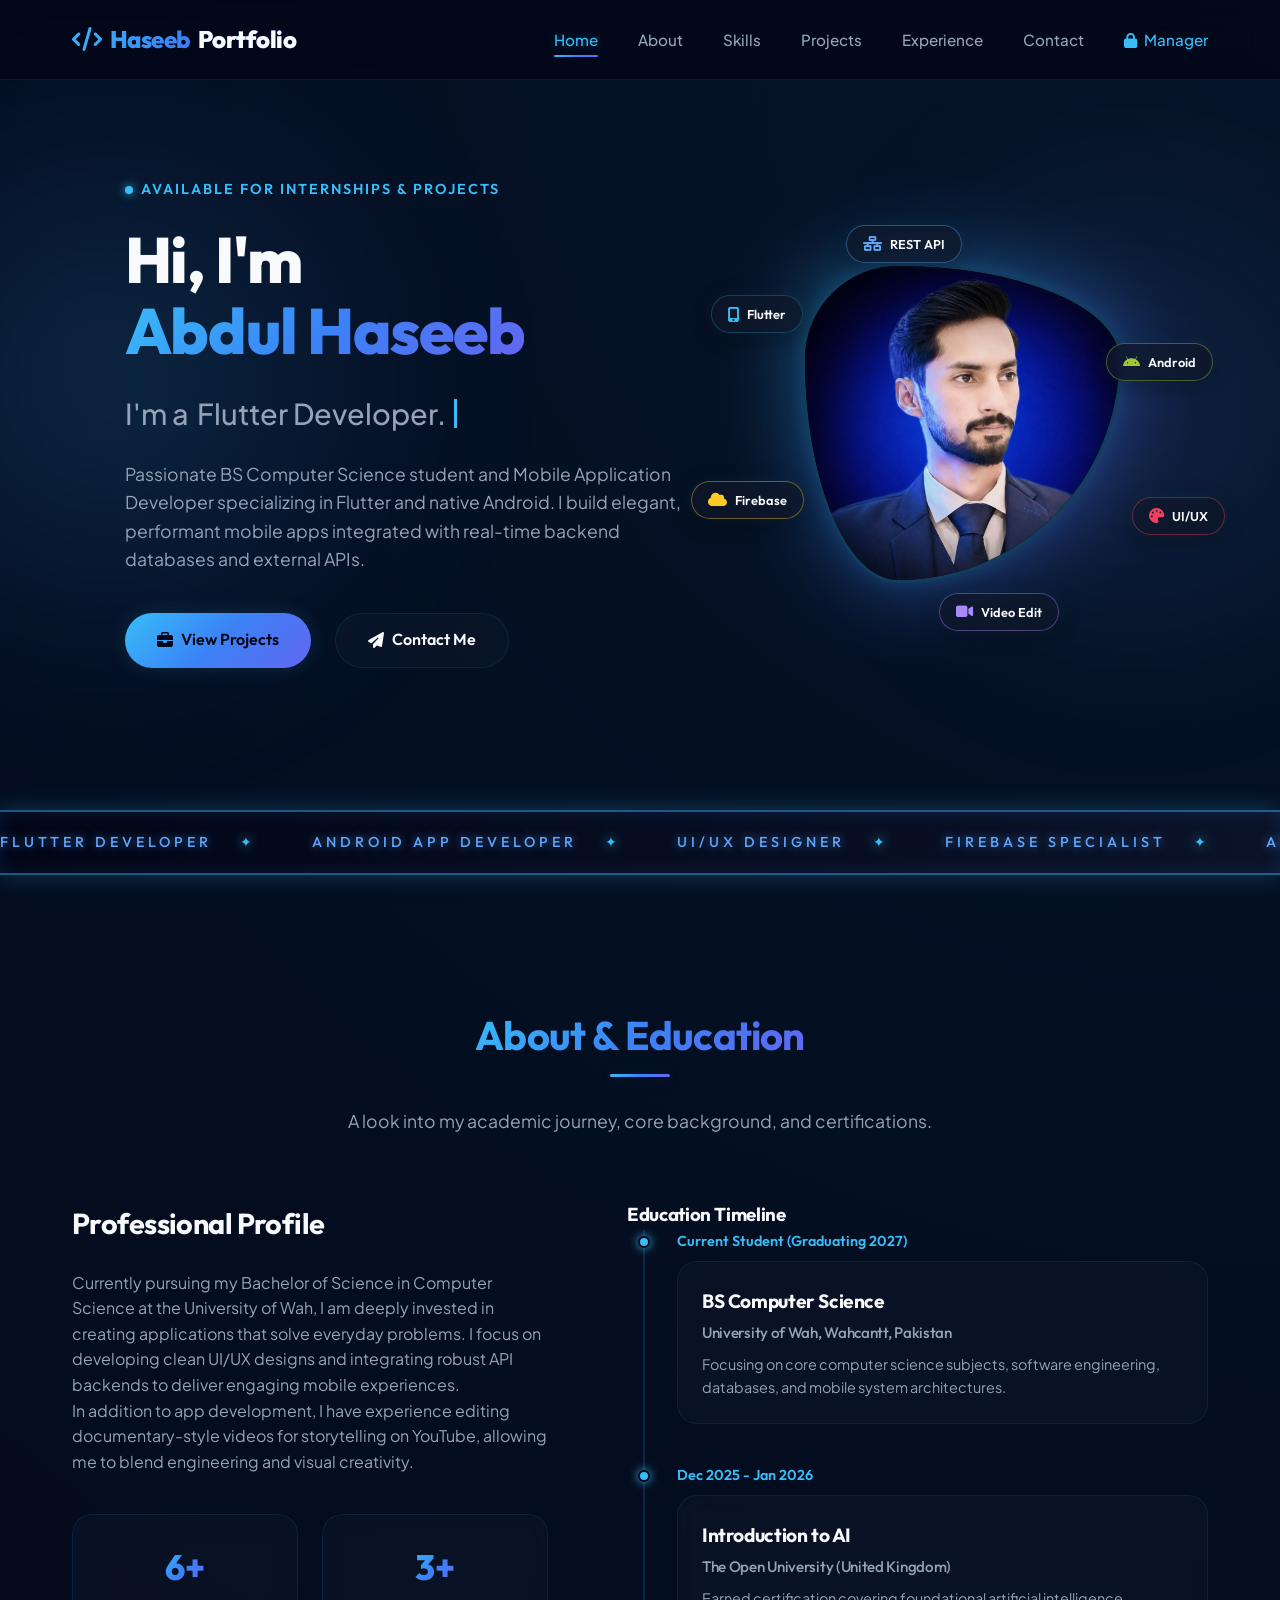
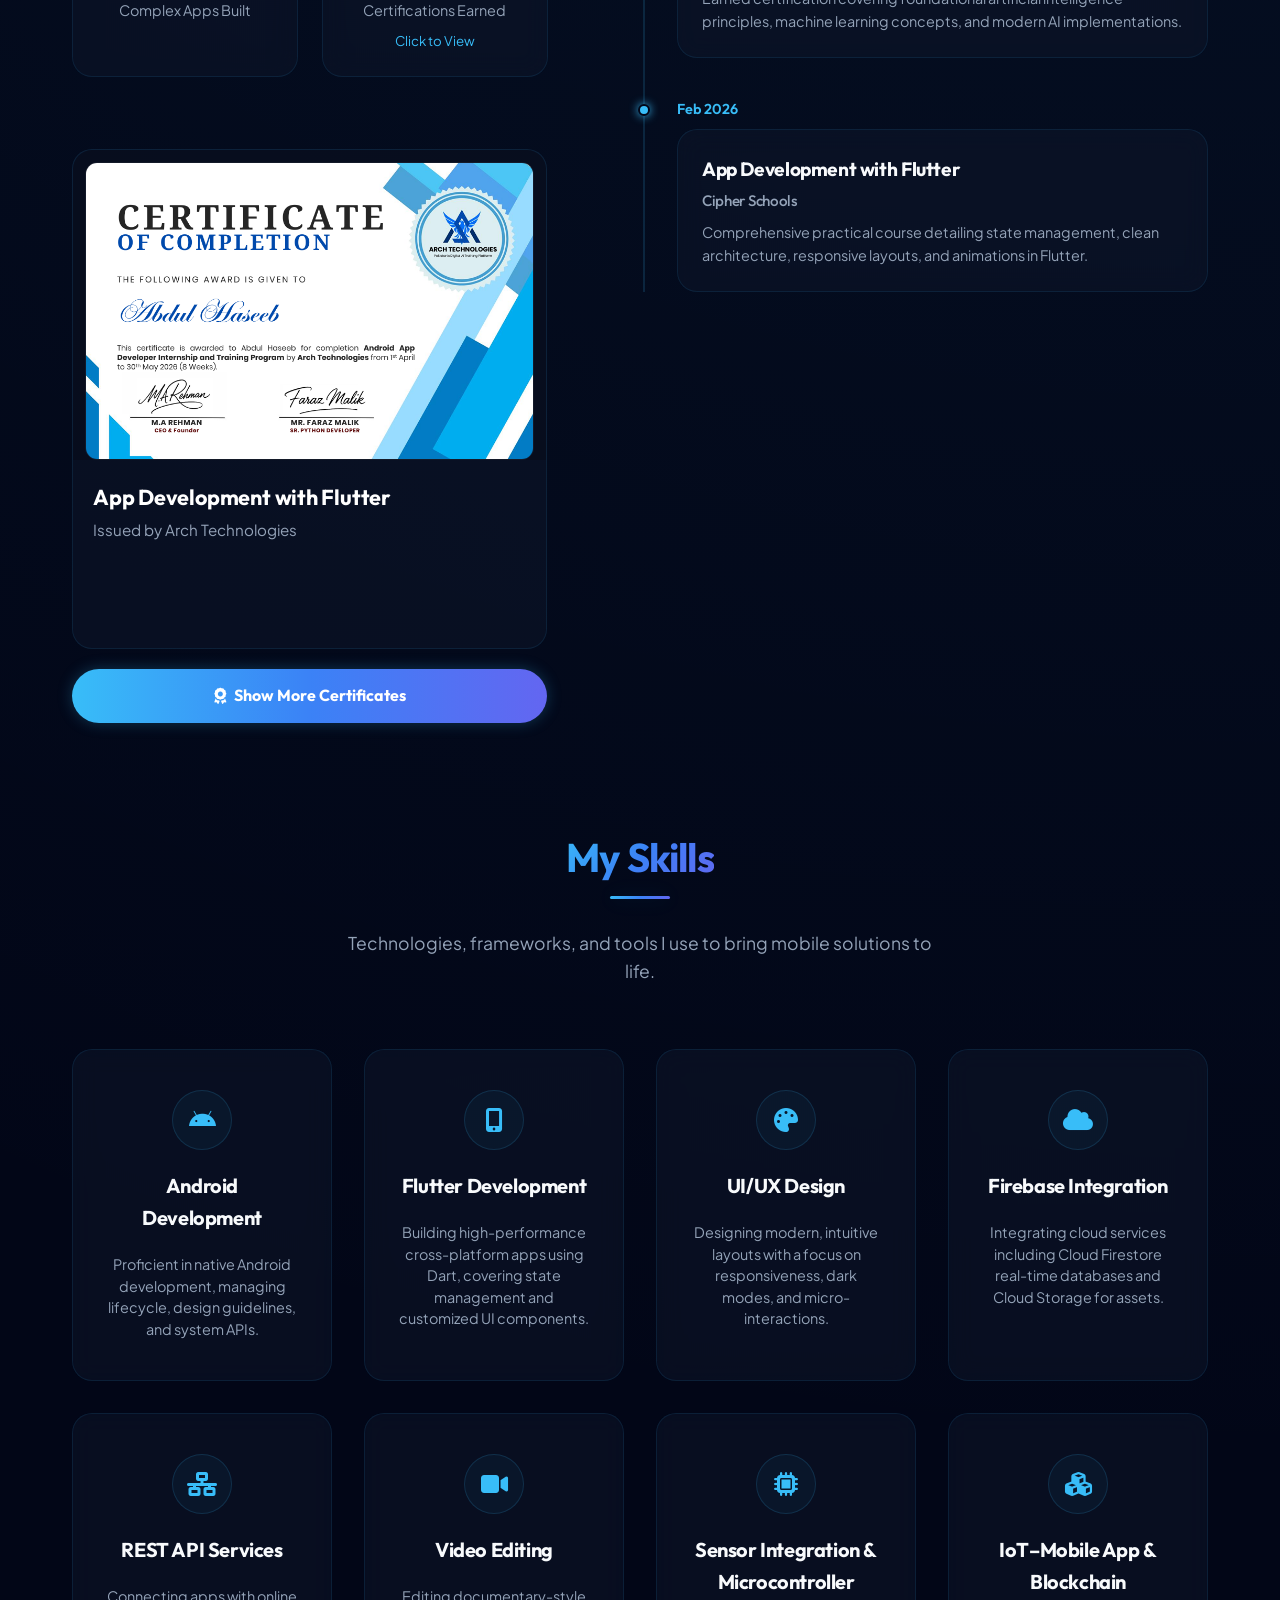
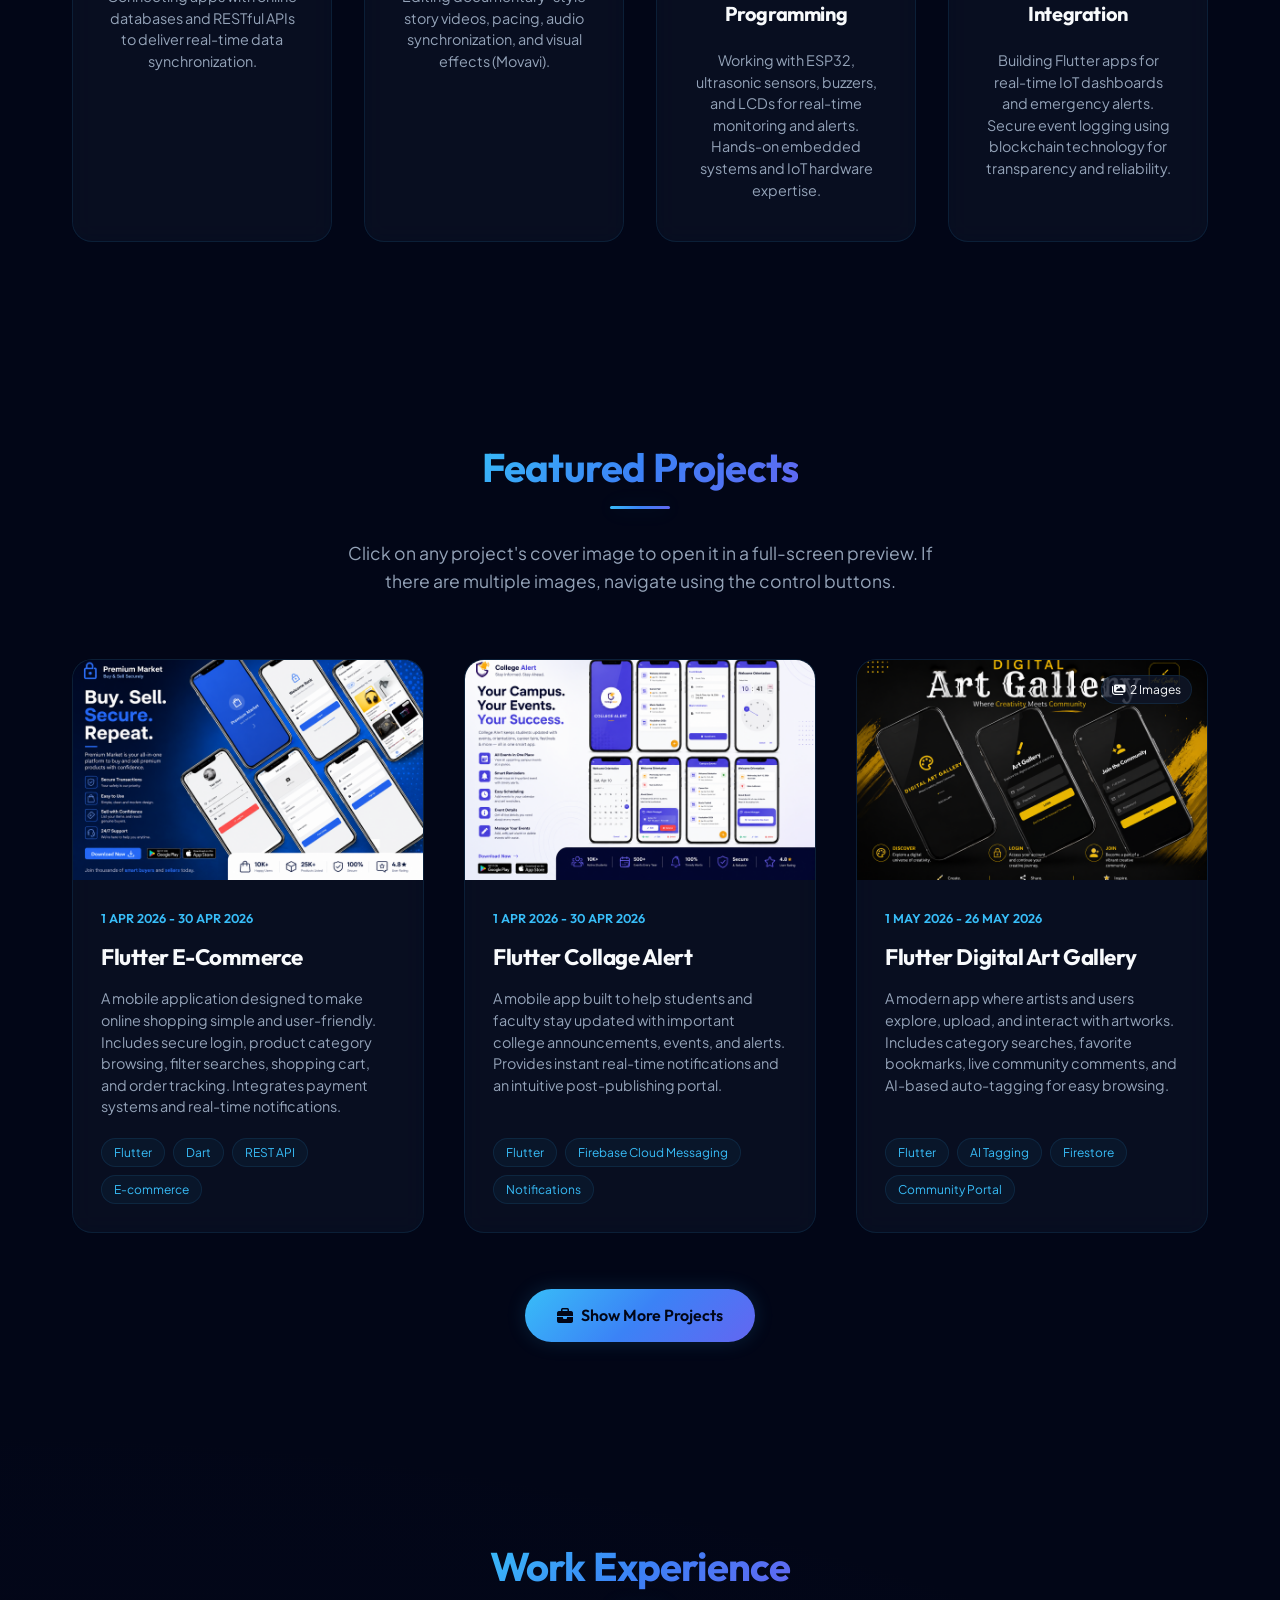
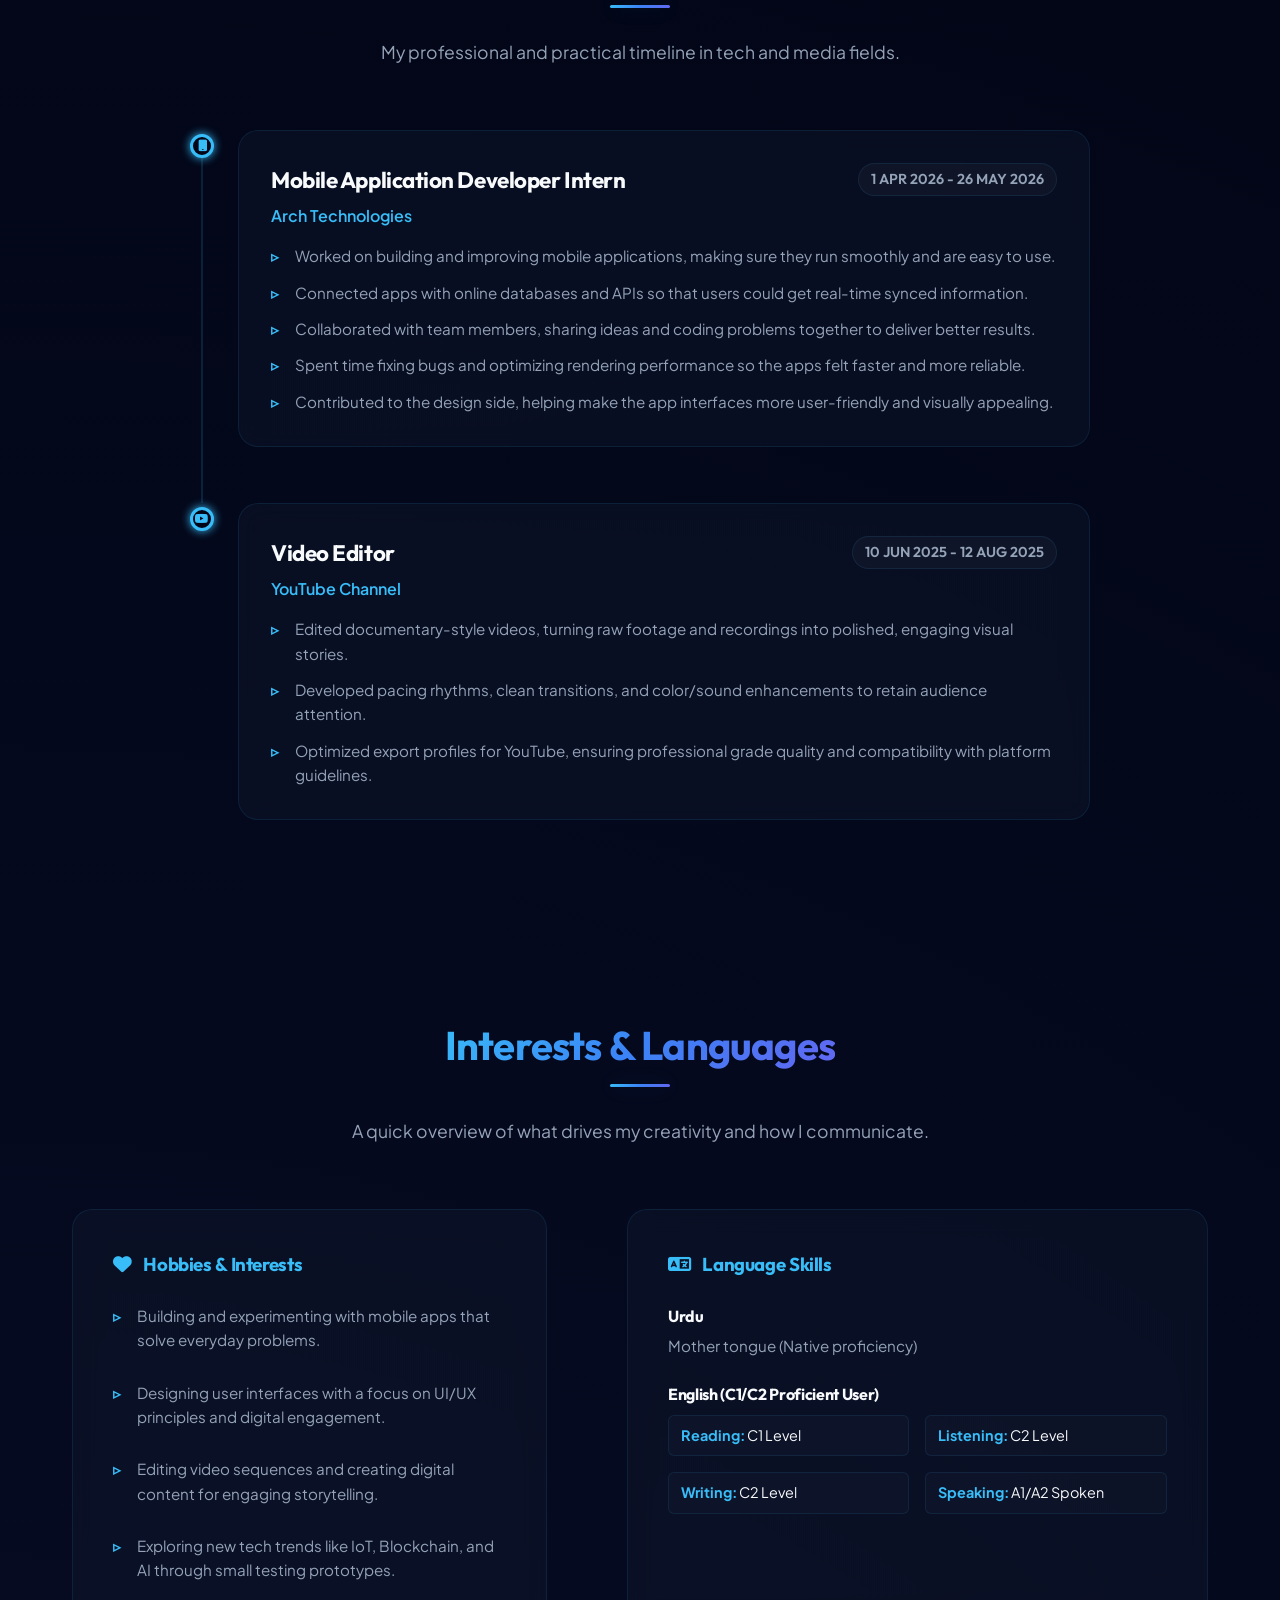
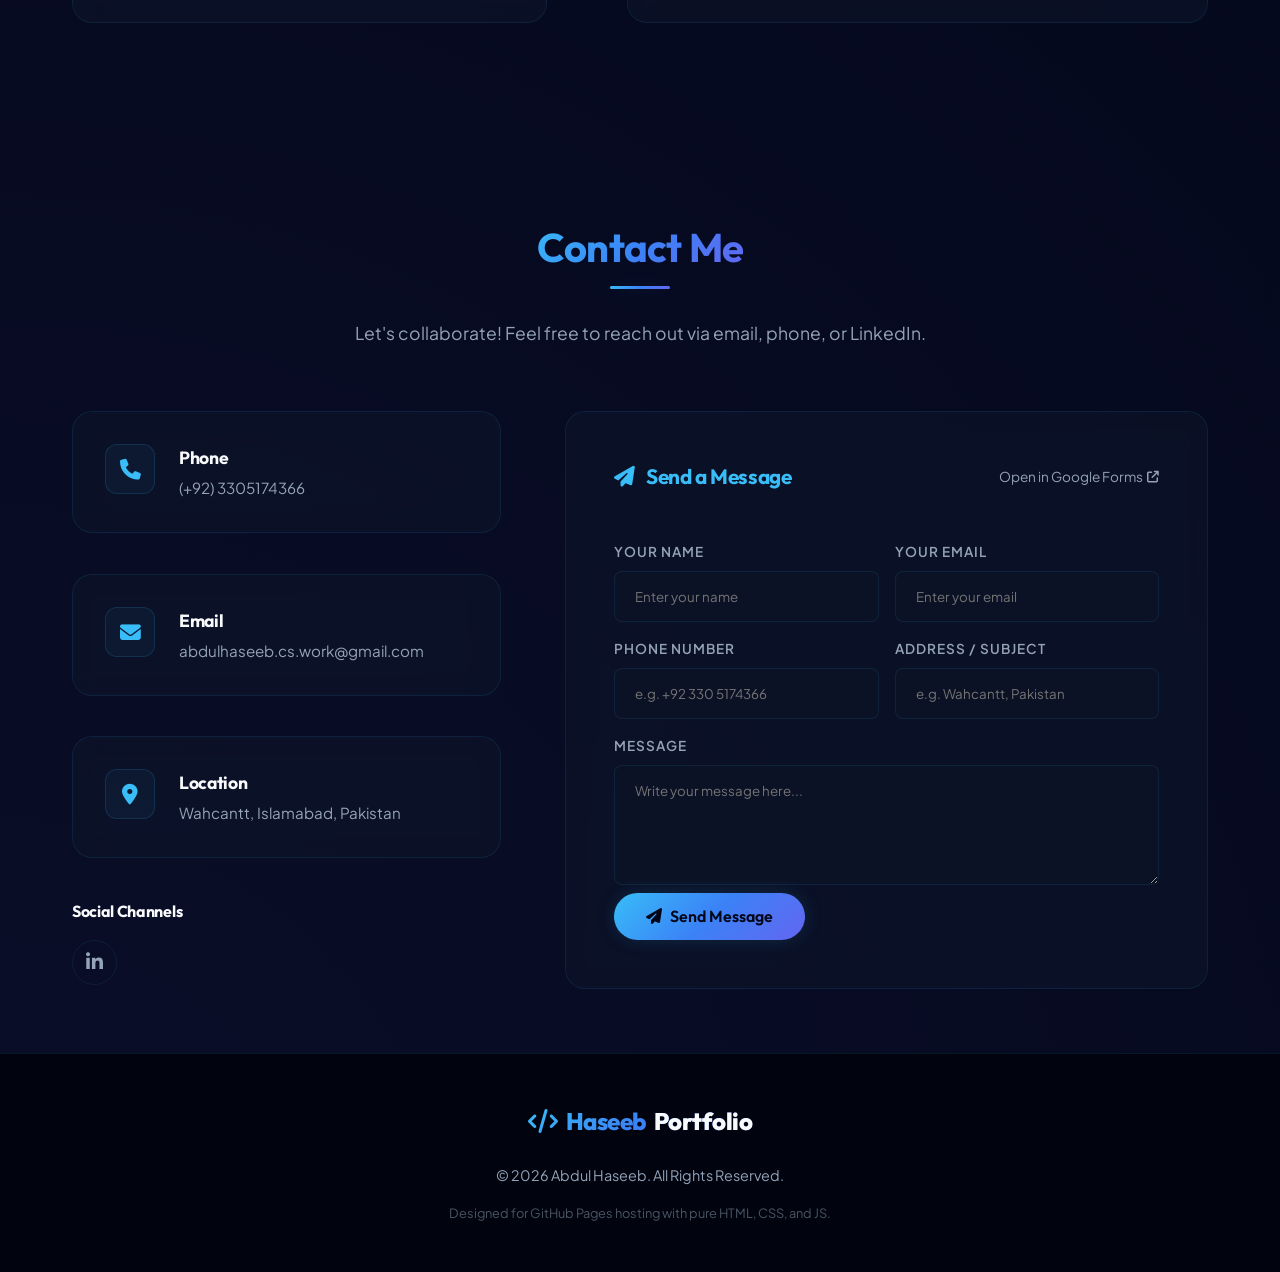
==== commit f6aa1c1b: "Update index.html" ====
--- a/index.html
+++ b/index.html
@@ -285,7 +285,7 @@
           
           <div class="about-stats" id="about-stats-container">
             <div class="glass-card stat-item reveal-item">
-              <span class="stat-num">4+</span>
+              <span class="stat-num">6+</span>
               <p class="stat-label">Complex Apps Built</p>
             </div>
             <div class="glass-card stat-item reveal-item" id="certificates-card" style="cursor:pointer;">
@@ -394,6 +394,22 @@
           </div>
           <h3>Video Editing</h3>
           <p>Editing documentary-style story videos, pacing, audio synchronization, and visual effects (Movavi).</p>
+        </div>
+
+        <div class="glass-card skill-card reveal-item">
+          <div class="skill-icon">
+            <i class="fa-solid fa-microchip"></i>
+          </div>
+          <h3>Sensor Integration & Microcontroller Programming</h3>
+          <p>Working with ESP32, ultrasonic sensors, buzzers, and LCDs for real-time monitoring and alerts. Hands-on embedded systems and IoT hardware expertise.</p>
+        </div>
+
+        <div class="glass-card skill-card reveal-item reveal-delay-1">
+          <div class="skill-icon">
+            <i class="fa-solid fa-cubes"></i>
+          </div>
+          <h3>IoT–Mobile App & Blockchain Integration</h3>
+          <p>Building Flutter apps for real-time IoT dashboards and emergency alerts. Secure event logging using blockchain technology for transparency and reliability.</p>
         </div>
       </div>
     </div>
@@ -706,10 +722,25 @@
     ];
 
     // Initialize or migrate certificates if placeholders exist or need update
-    const existingCerts = localStorage.getItem('portfolio_certificates');
-    if (!existingCerts || existingCerts.includes('placehold.co') || !existingCerts.includes('ct3.png') || existingCerts.includes('Cipher Schools')) {
-      localStorage.setItem('portfolio_certificates', JSON.stringify(defaultCertificates));
-    }
+    (function() {
+      const existingCerts = localStorage.getItem('portfolio_certificates');
+      let shouldReset = false;
+      if (!existingCerts) {
+        shouldReset = true;
+      } else {
+        try {
+          const parsed = JSON.parse(existingCerts);
+          // Reset if any cert image is a data URL (broken from old upload) or old placeholders exist
+          const hasBrokenImage = parsed.some(c => c.image && (c.image.startsWith('data:') || c.image.includes('placehold.co')));
+          const missingCt3 = !parsed.some(c => c.image === 'ct3.png');
+          const hasOldIssuer = existingCerts.includes('Cipher Schools');
+          if (hasBrokenImage || missingCt3 || hasOldIssuer) shouldReset = true;
+        } catch(e) { shouldReset = true; }
+      }
+      if (shouldReset) {
+        localStorage.setItem('portfolio_certificates', JSON.stringify(defaultCertificates));
+      }
+    })();
 
     function renderCertificates(){
       const certificates = JSON.parse(localStorage.getItem('portfolio_certificates')) || [];
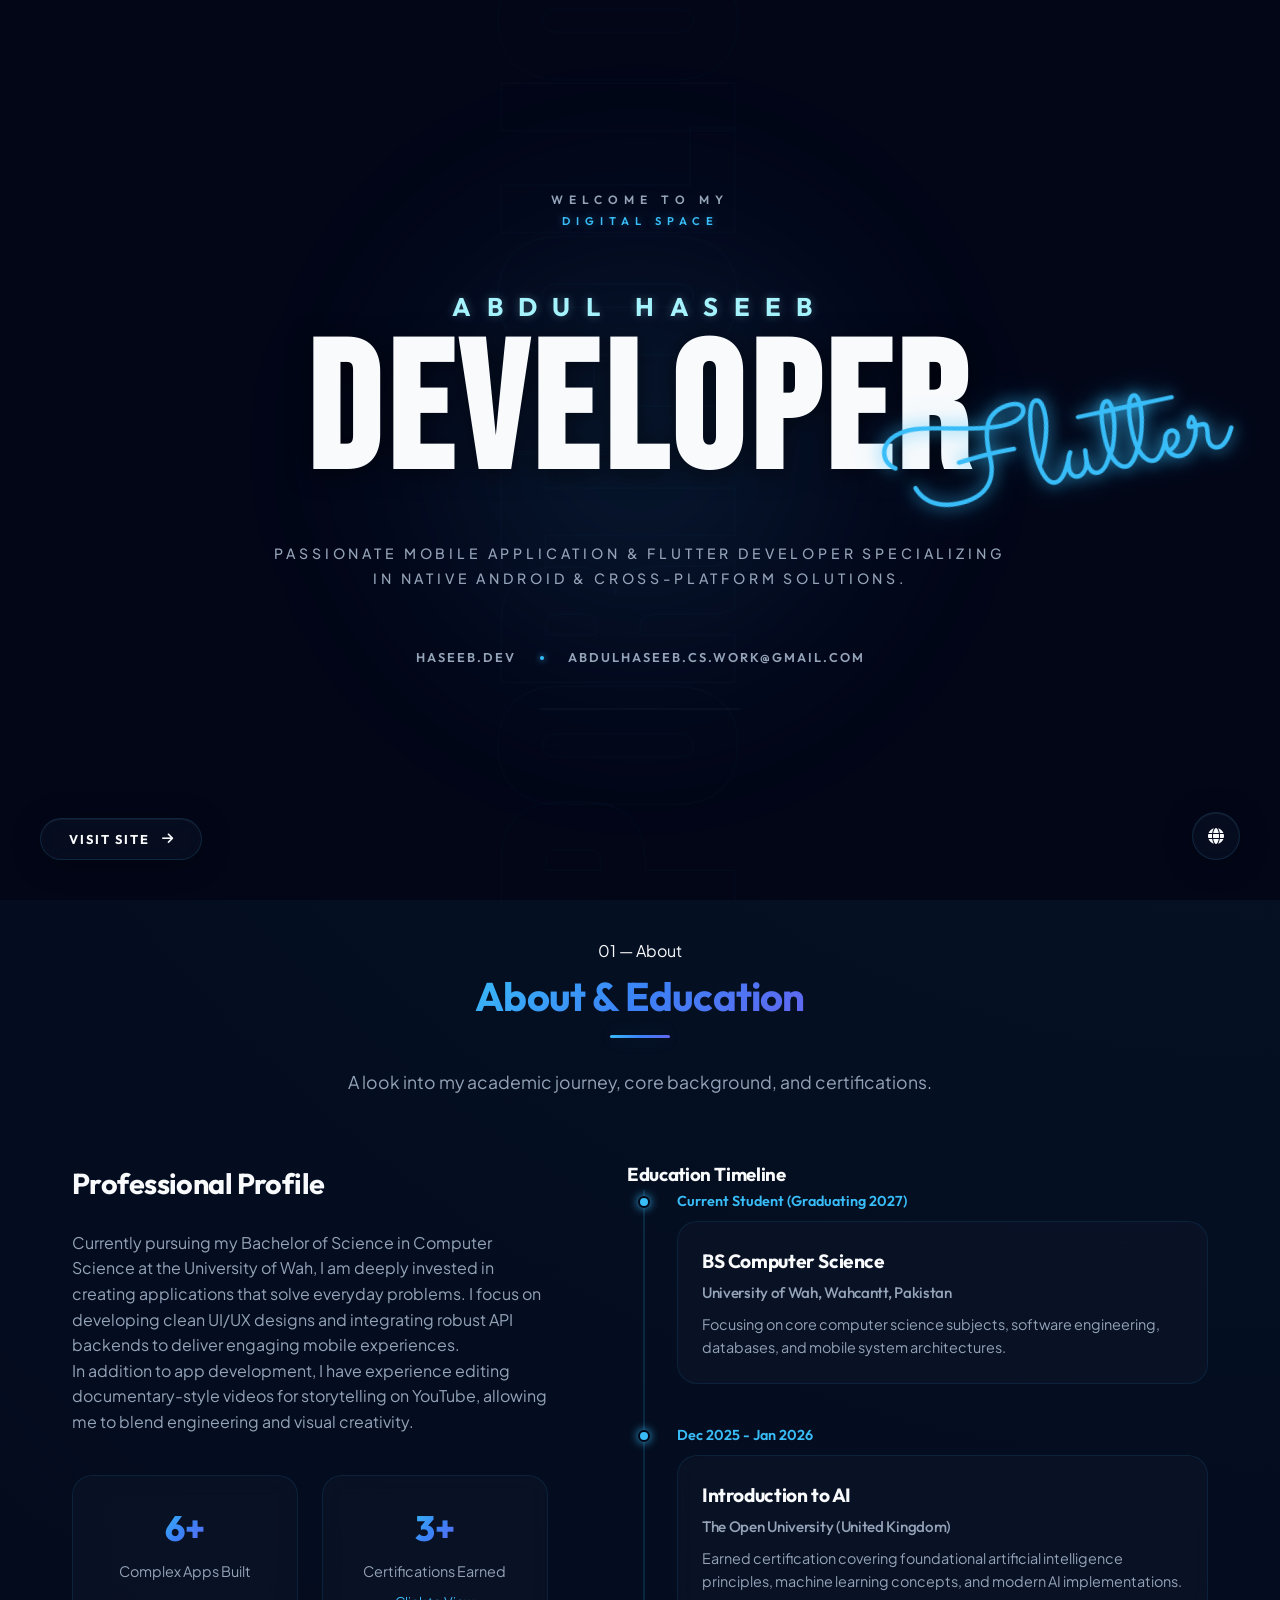
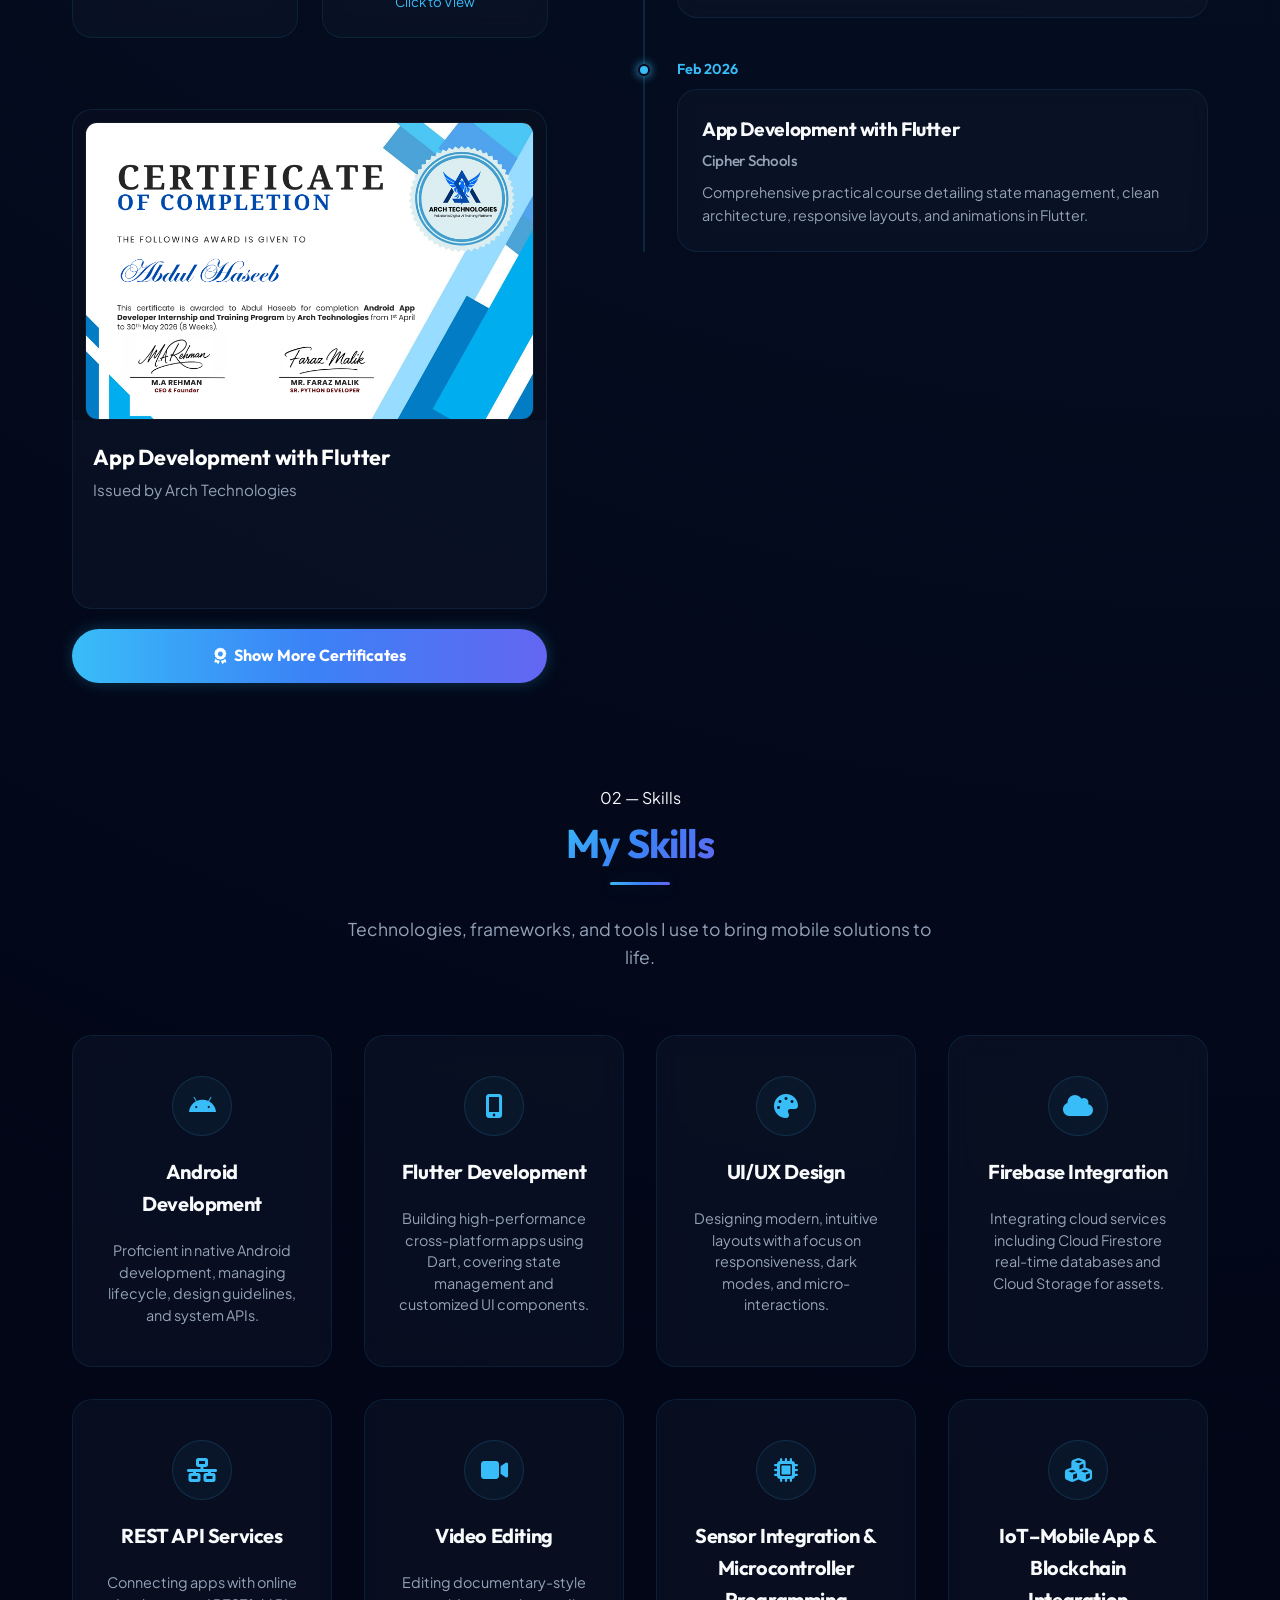
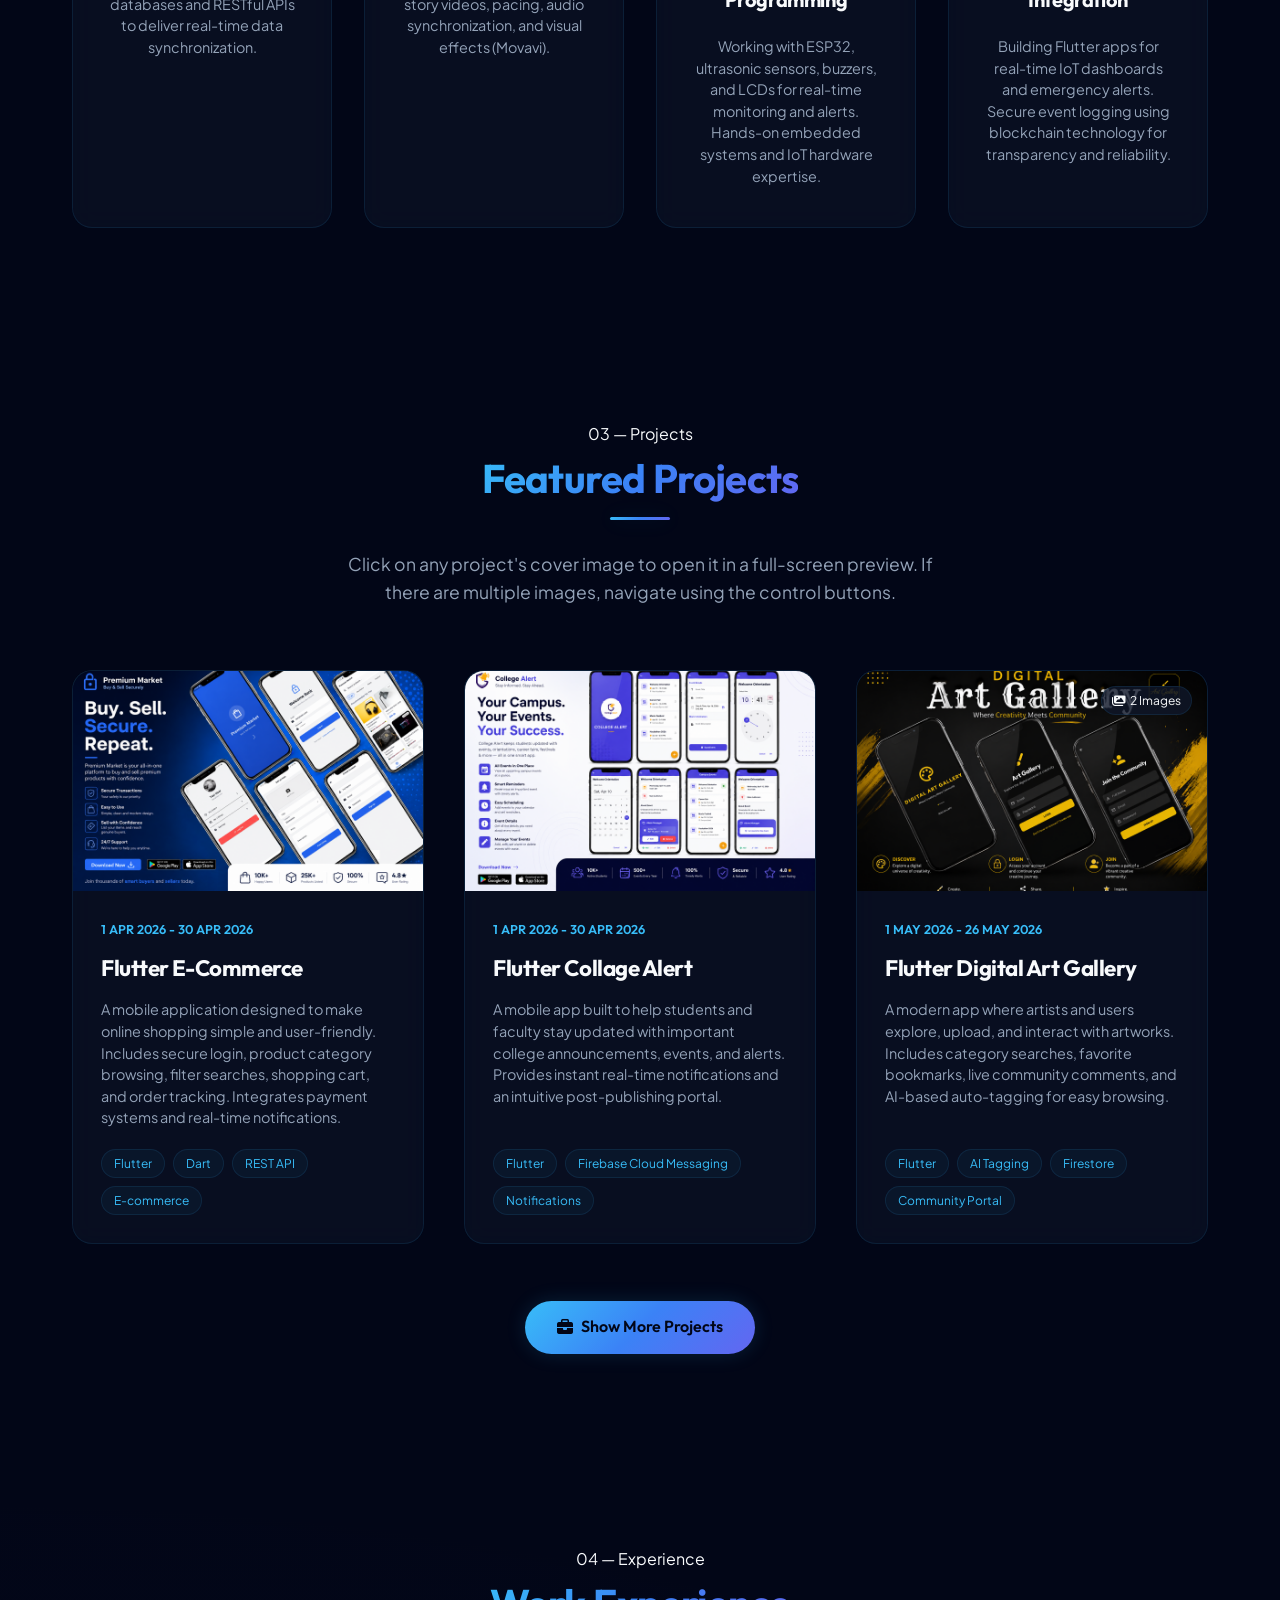
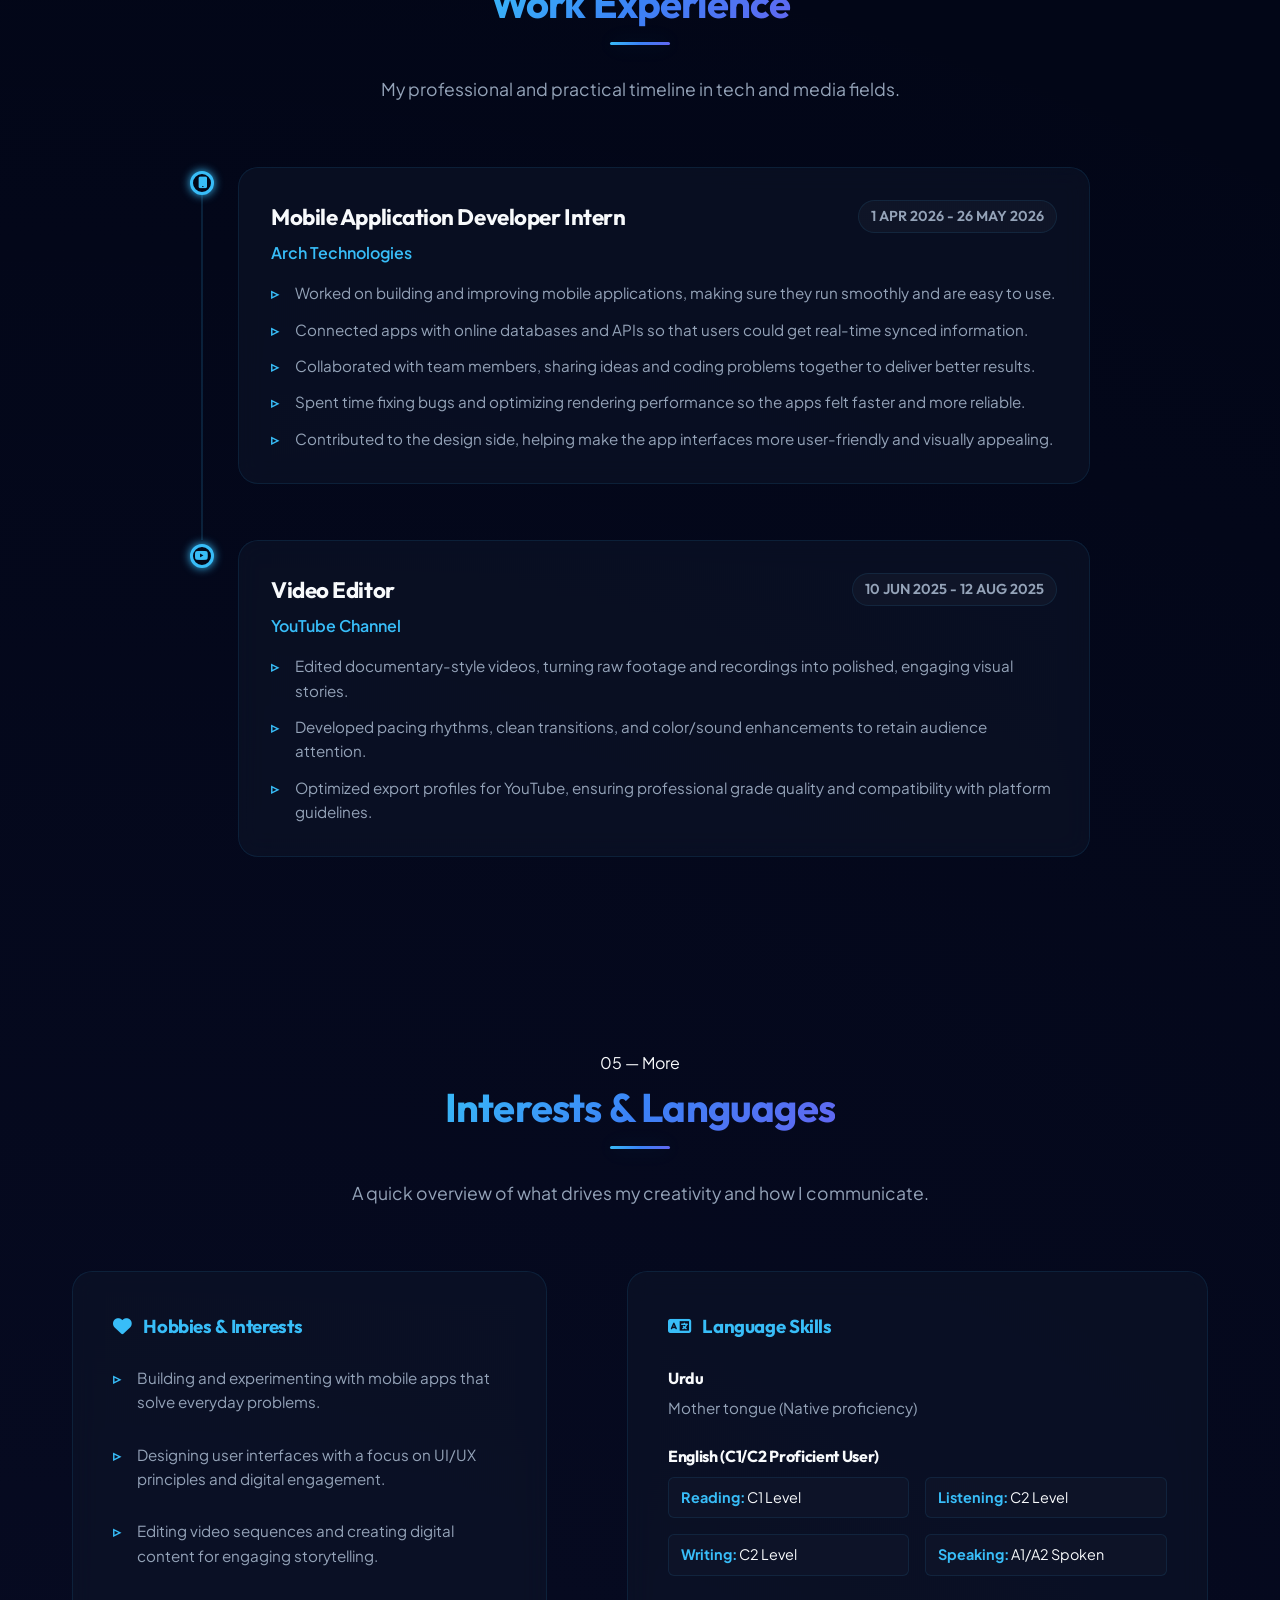
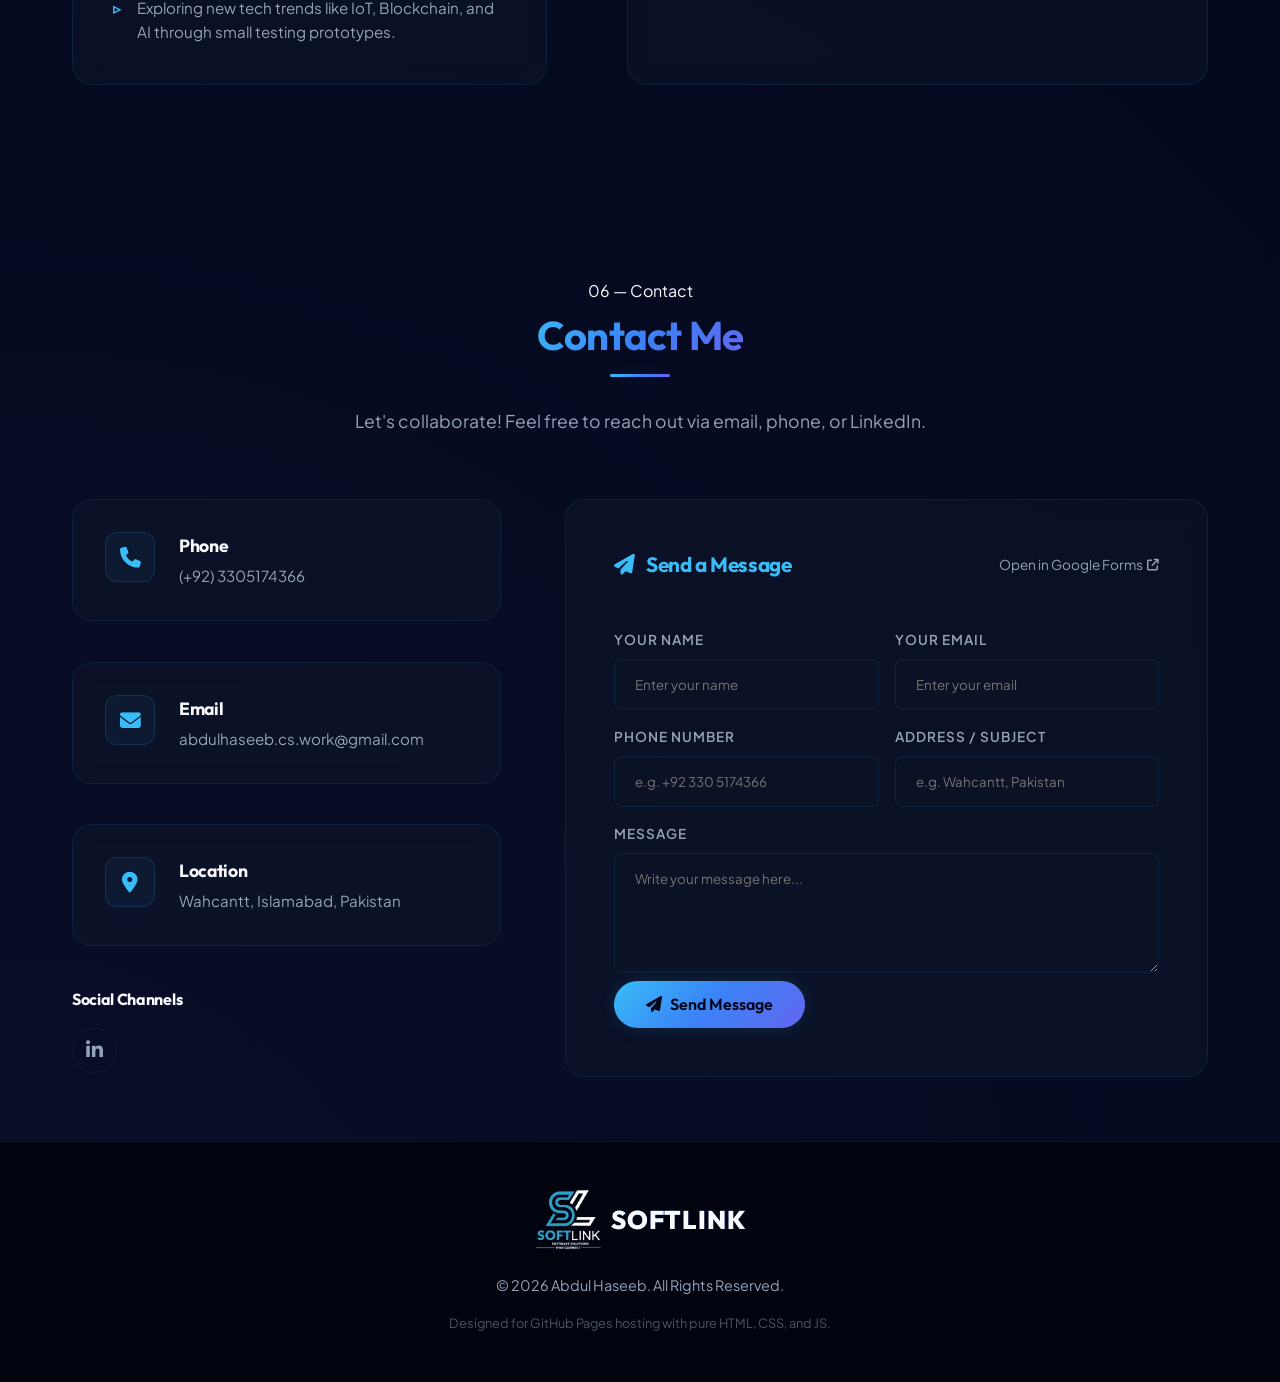
==== commit ea7a742c: "Update index.html" ====
--- a/index.html
+++ b/index.html
@@ -11,12 +11,17 @@
   <meta name="author" content="Abdul Haseeb">
   
   <!-- Icons -->
-  <link rel="stylesheet" href="https://cdnjs.cloudflare.com/ajax/libs/font-awesome/6.4.0/css/all.min.css">
+  <link rel="stylesheet" href="https://cdnjs.cloudflare.com/ajax/libs/font-awesome/6.5.0/css/all.min.css">
+  <!-- Preconnect for Google Fonts -->
+  <link rel="preconnect" href="https://fonts.googleapis.com">
+  <link rel="preconnect" href="https://fonts.gstatic.com" crossorigin>
   
   <!-- Link Stylesheet -->
   <link rel="stylesheet" href="style.css">
 </head>
 <body>
+  <!-- Cursor Spotlight Effect -->
+  <div class="cursor-spotlight" id="cursor-spotlight"></div>
 
   <!-- Premium Intro Splash Screen Controller -->
   <script>
@@ -151,13 +156,17 @@
     })();
   </script>
 
+  <!-- Page Transition Overlay -->
+  <div class="page-transition-overlay"></div>
+
   <!-- ==========================================================================
        HEADER & NAVIGATION
        ========================================================================== -->
   <header class="header" id="header">
     <div class="container nav-container">
-      <a href="#home" class="logo">
-        <i class="fa-solid fa-code"></i> Haseeb<span>Portfolio</span>
+      <a href="#home" class="logo" style="display: flex; align-items: center; gap: 8px; text-decoration: none;">
+        <img src="sl.png" alt="SOFTLINK Logo" style="height: 60px; width: auto; object-fit: contain;">
+        <span style="font-weight: 800; font-size: 1.6rem; letter-spacing: 1px;"><span style="color: #3b9ac6;">SOFT</span><span style="color: #ffffff;">LINK</span></span>
       </a>
       
       <nav class="nav-menu">
@@ -187,6 +196,7 @@
     <!-- Ambient Background Glows -->
     <div class="hero-glow-1"></div>
     <div class="hero-glow-2"></div>
+    <div class="hero-glow-3"></div>
 
     <div class="container hero-grid">
       <div class="hero-content">
@@ -200,7 +210,7 @@
         </p>
         <div class="hero-buttons">
           <a href="#projects" class="btn btn-primary">
-            <i class="fa-solid fa-briefcase"></i> View Projects
+            <i class="fa-solid fa-briefcase"></i> 6+ Projects
           </a>
           <a href="#contact" class="btn btn-secondary">
             <i class="fa-solid fa-paper-plane"></i> Contact Me
@@ -209,6 +219,8 @@
       </div>
       
       <div class="hero-image-wrapper">
+        <div class="avatar-ring"></div>
+        <div class="avatar-ring-inner"></div>
         <div class="avatar-glow"></div>
         <div class="avatar-frame">
           <img id="hero-avatar-img" src="haseebimg.jpeg" alt="Abdul Haseeb Profile Photo">
@@ -237,29 +249,6 @@
     </div>
   </section>
 
-  <!-- ==========================================================================
-       PROMOTIONAL SEAMLESS SCROLLING BANNER
-       ========================================================================== -->
-  <div class="promo-banner">
-    <div class="promo-banner-inner">
-      <div class="promo-banner-text">
-        <span>Flutter Developer</span>
-        <span>Android App Developer</span>
-        <span>UI/UX Designer</span>
-        <span>Firebase Specialist</span>
-        <span>API Integrations</span>
-        <span>Video Editor</span>
-      </div>
-      <div class="promo-banner-text">
-        <span>Flutter Developer</span>
-        <span>Android App Developer</span>
-        <span>UI/UX Designer</span>
-        <span>Firebase Specialist</span>
-        <span>API Integrations</span>
-        <span>Video Editor</span>
-      </div>
-    </div>
-  </div>
 
   <!-- ==========================================================================
        ABOUT & EDUCATION SECTION
@@ -267,7 +256,8 @@
   <section class="about" id="about">
     <div class="container">
       <div class="section-header">
-        <h2>About & Education</h2>
+        <div class="section-num">01 — About</div>
+        <h2>About &amp; Education</h2>
         <p>A look into my academic journey, core background, and certifications.</p>
       </div>
       
@@ -343,6 +333,7 @@
   <section class="skills" id="skills">
     <div class="container">
       <div class="section-header">
+        <div class="section-num">02 — Skills</div>
         <h2>My Skills</h2>
         <p>Technologies, frameworks, and tools I use to bring mobile solutions to life.</p>
       </div>
@@ -421,6 +412,7 @@
   <section class="projects" id="projects">
     <div class="container">
       <div class="section-header">
+        <div class="section-num">03 — Projects</div>
         <h2>Featured Projects</h2>
         <p>Click on any project's cover image to open it in a full-screen preview. If there are multiple images, navigate using the control buttons.</p>
       </div>
@@ -445,6 +437,7 @@
   <section class="experience" id="experience">
     <div class="container">
       <div class="section-header">
+        <div class="section-num">04 — Experience</div>
         <h2>Work Experience</h2>
         <p>My professional and practical timeline in tech and media fields.</p>
       </div>
@@ -499,7 +492,8 @@
   <section class="additional-info" id="additional">
     <div class="container">
       <div class="section-header">
-        <h2>Interests & Languages</h2>
+        <div class="section-num">05 — More</div>
+        <h2>Interests &amp; Languages</h2>
         <p>A quick overview of what drives my creativity and how I communicate.</p>
       </div>
       
@@ -551,6 +545,7 @@
   <section class="contact" id="contact">
     <div class="container">
       <div class="section-header">
+        <div class="section-num">06 — Contact</div>
         <h2>Contact Me</h2>
         <p>Let's collaborate! Feel free to reach out via email, phone, or LinkedIn.</p>
       </div>
@@ -666,8 +661,9 @@
        ========================================================================== -->
   <footer class="footer">
     <div class="container footer-content">
-      <div class="logo">
-        <i class="fa-solid fa-code"></i> Haseeb<span>Portfolio</span>
+      <div class="logo" style="display: flex; align-items: center; justify-content: center; gap: 8px;">
+        <img src="sl.png" alt="SOFTLINK Logo" style="height: 60px; width: auto; object-fit: contain;">
+        <span style="font-weight: 800; font-size: 1.6rem; letter-spacing: 1px;"><span style="color: #3b9ac6;">SOFT</span><span style="color: #ffffff;">LINK</span></span>
       </div>
       <p class="footer-text">
         &copy; <span id="current-year"></span> Abdul Haseeb. All Rights Reserved.
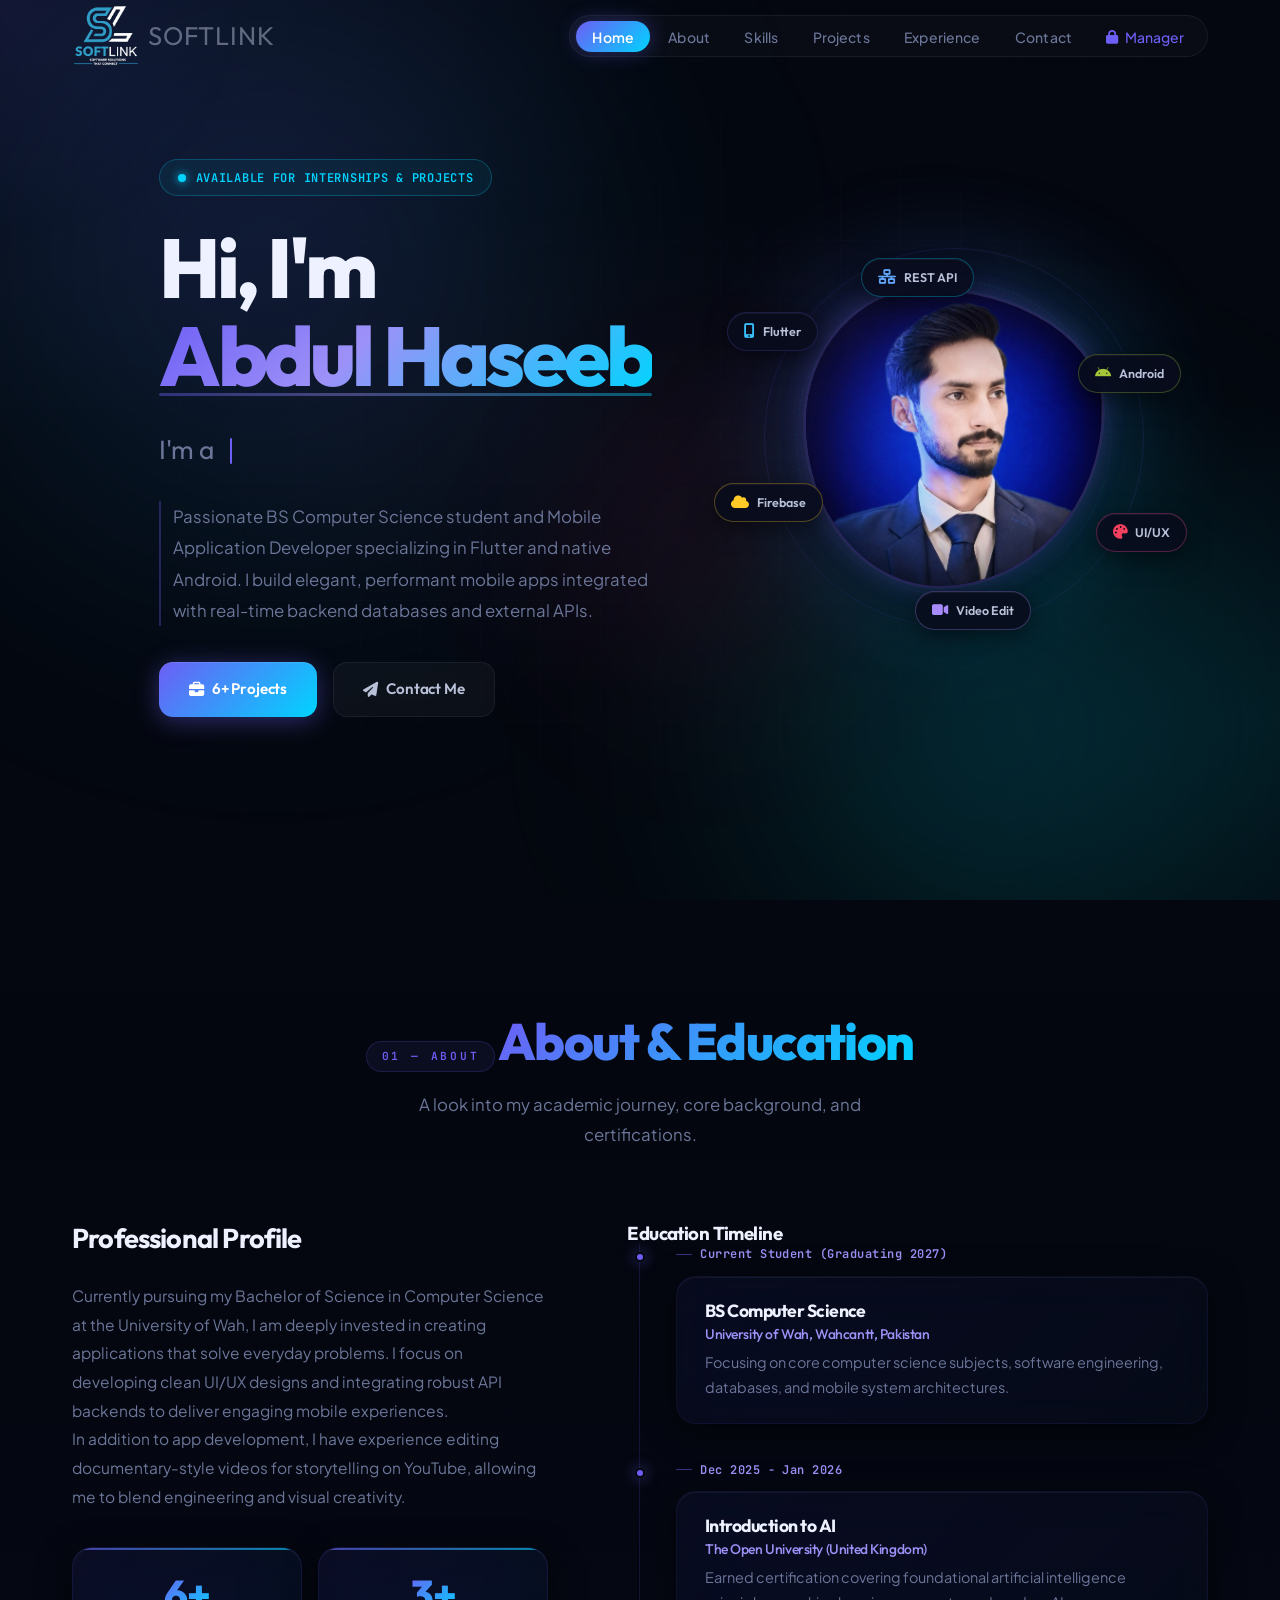
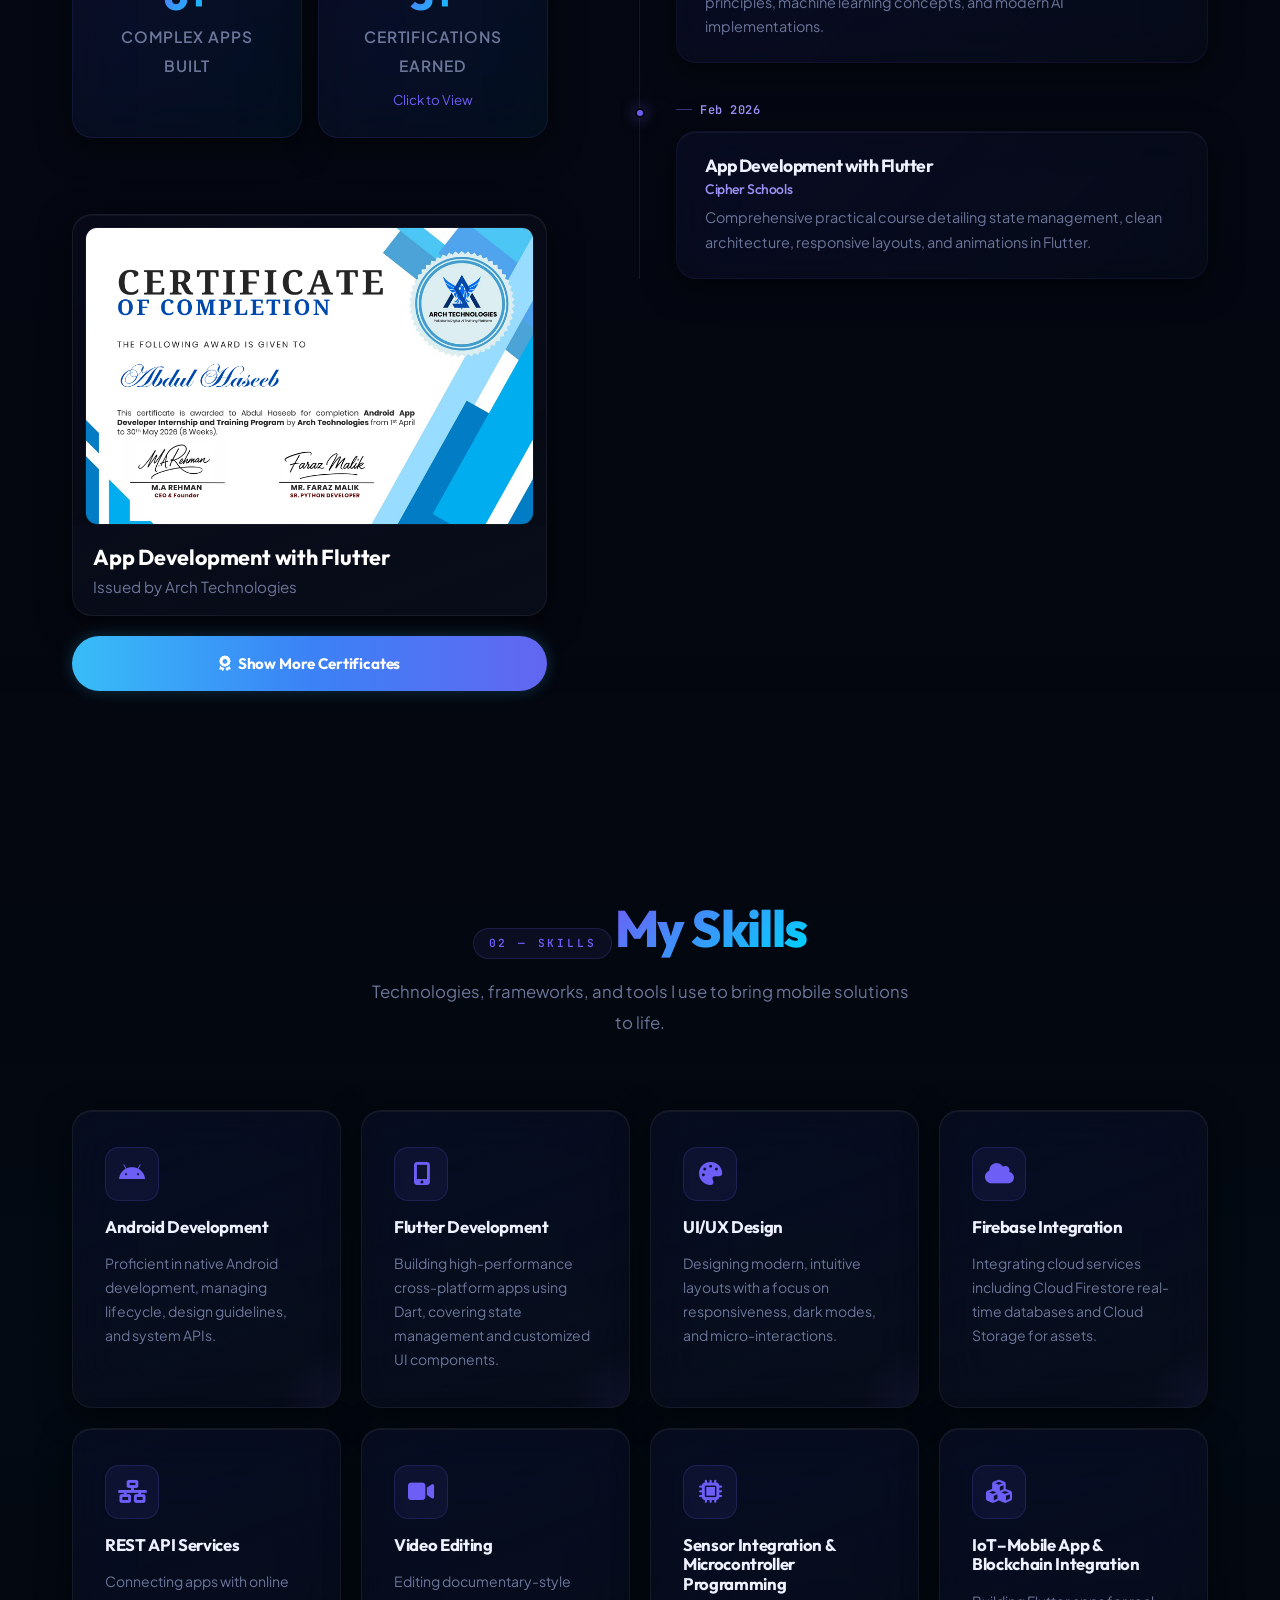
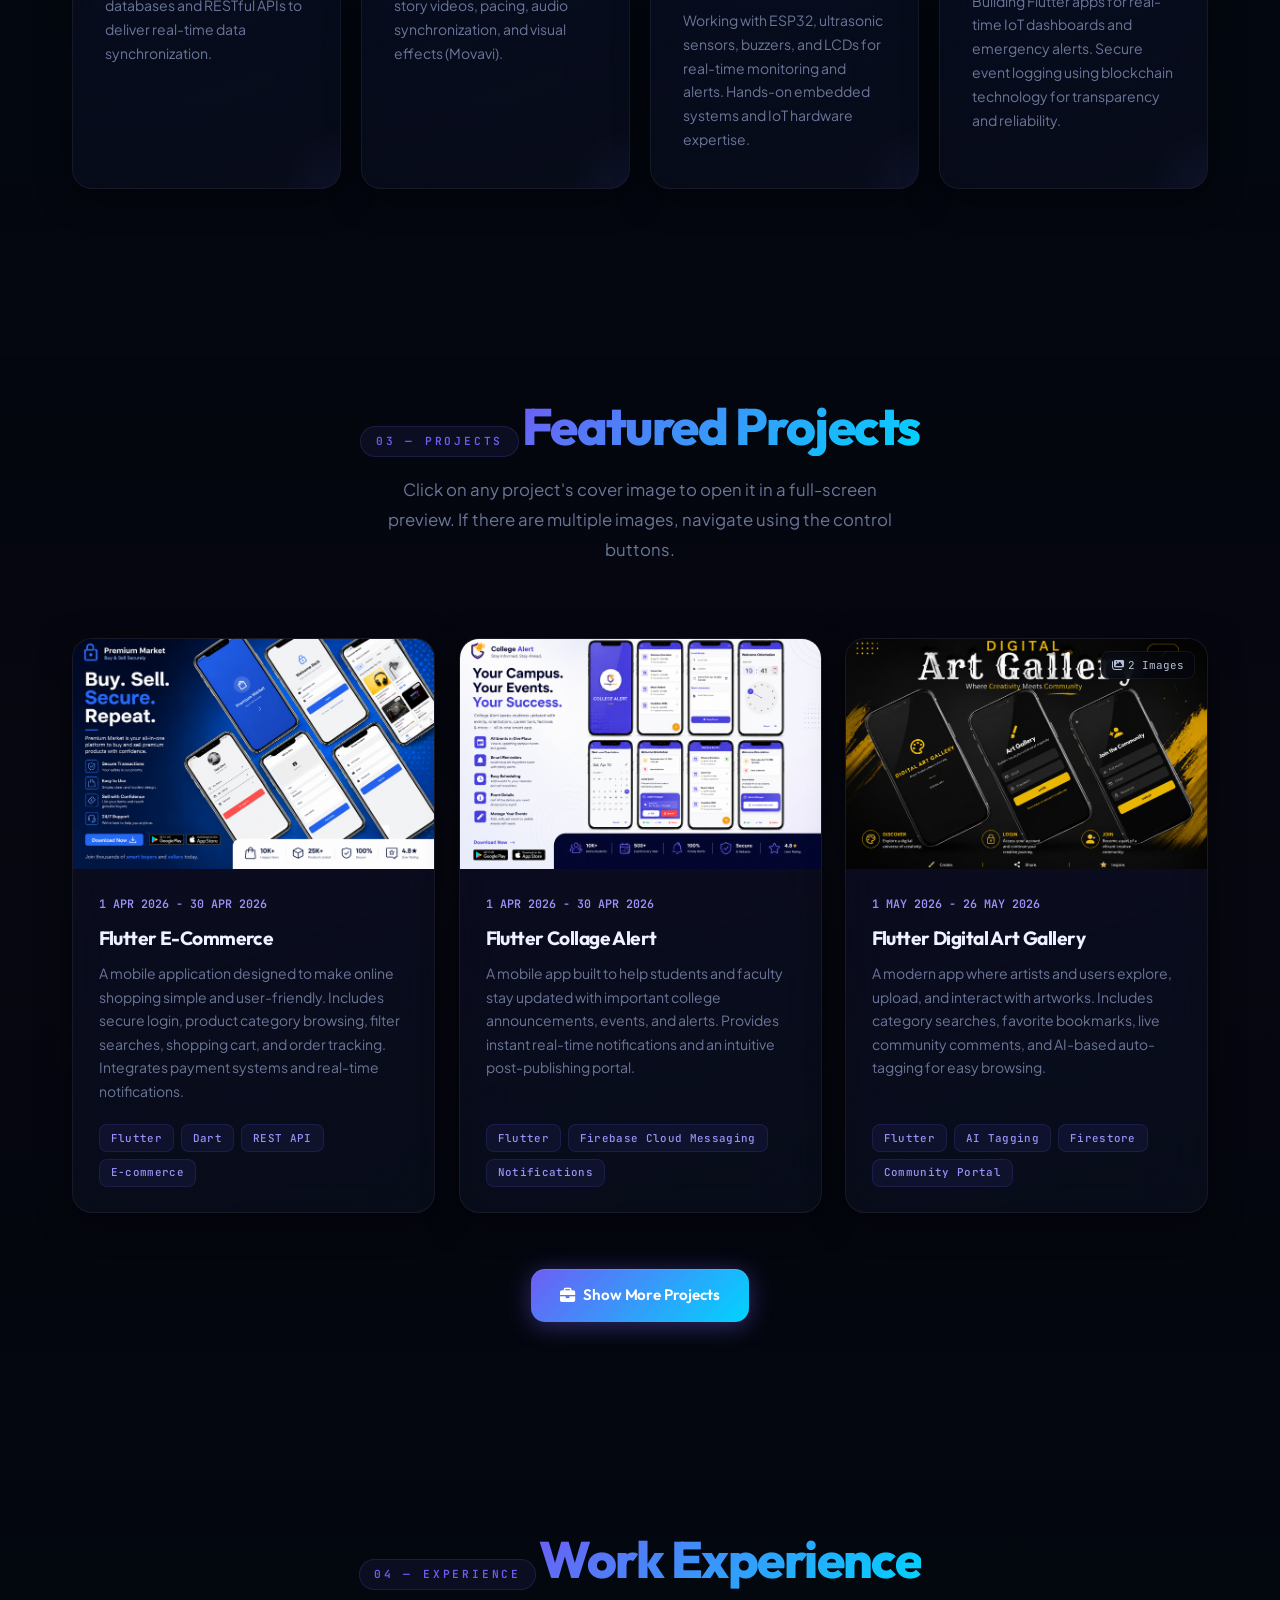
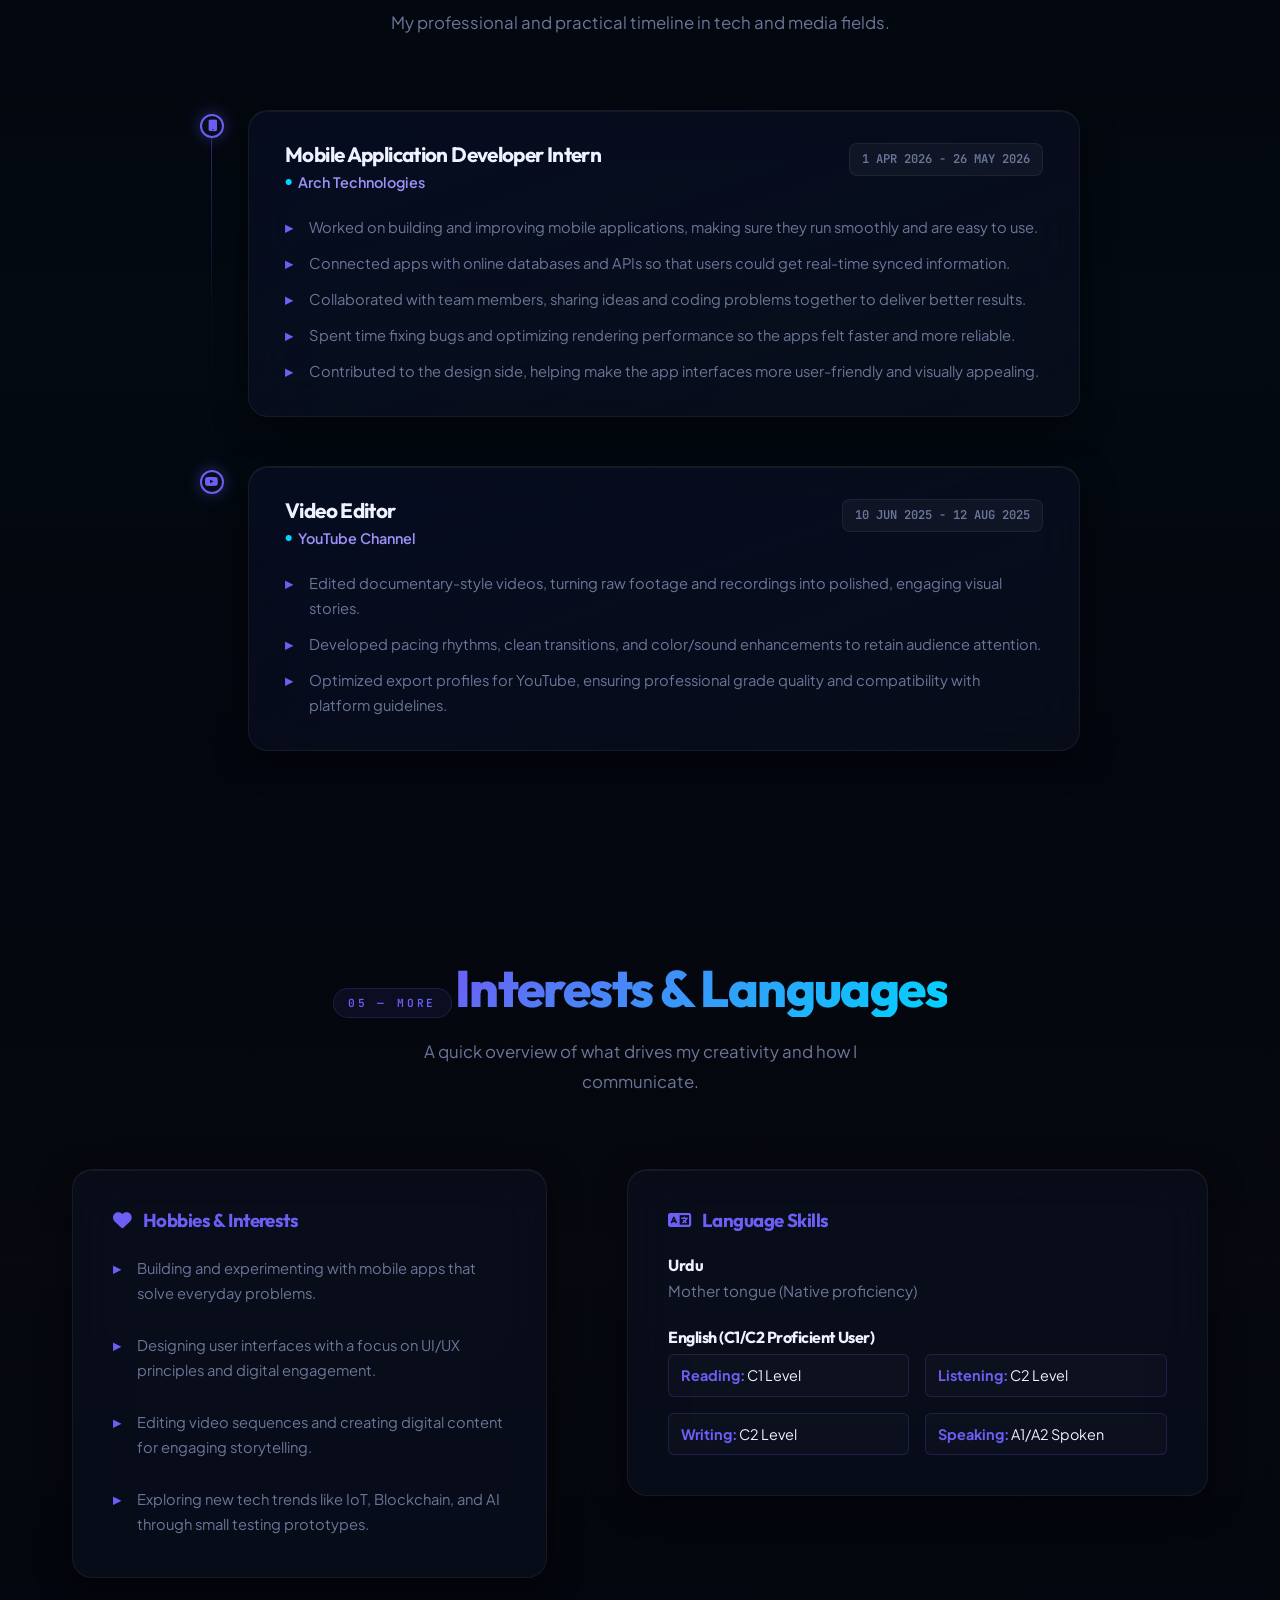
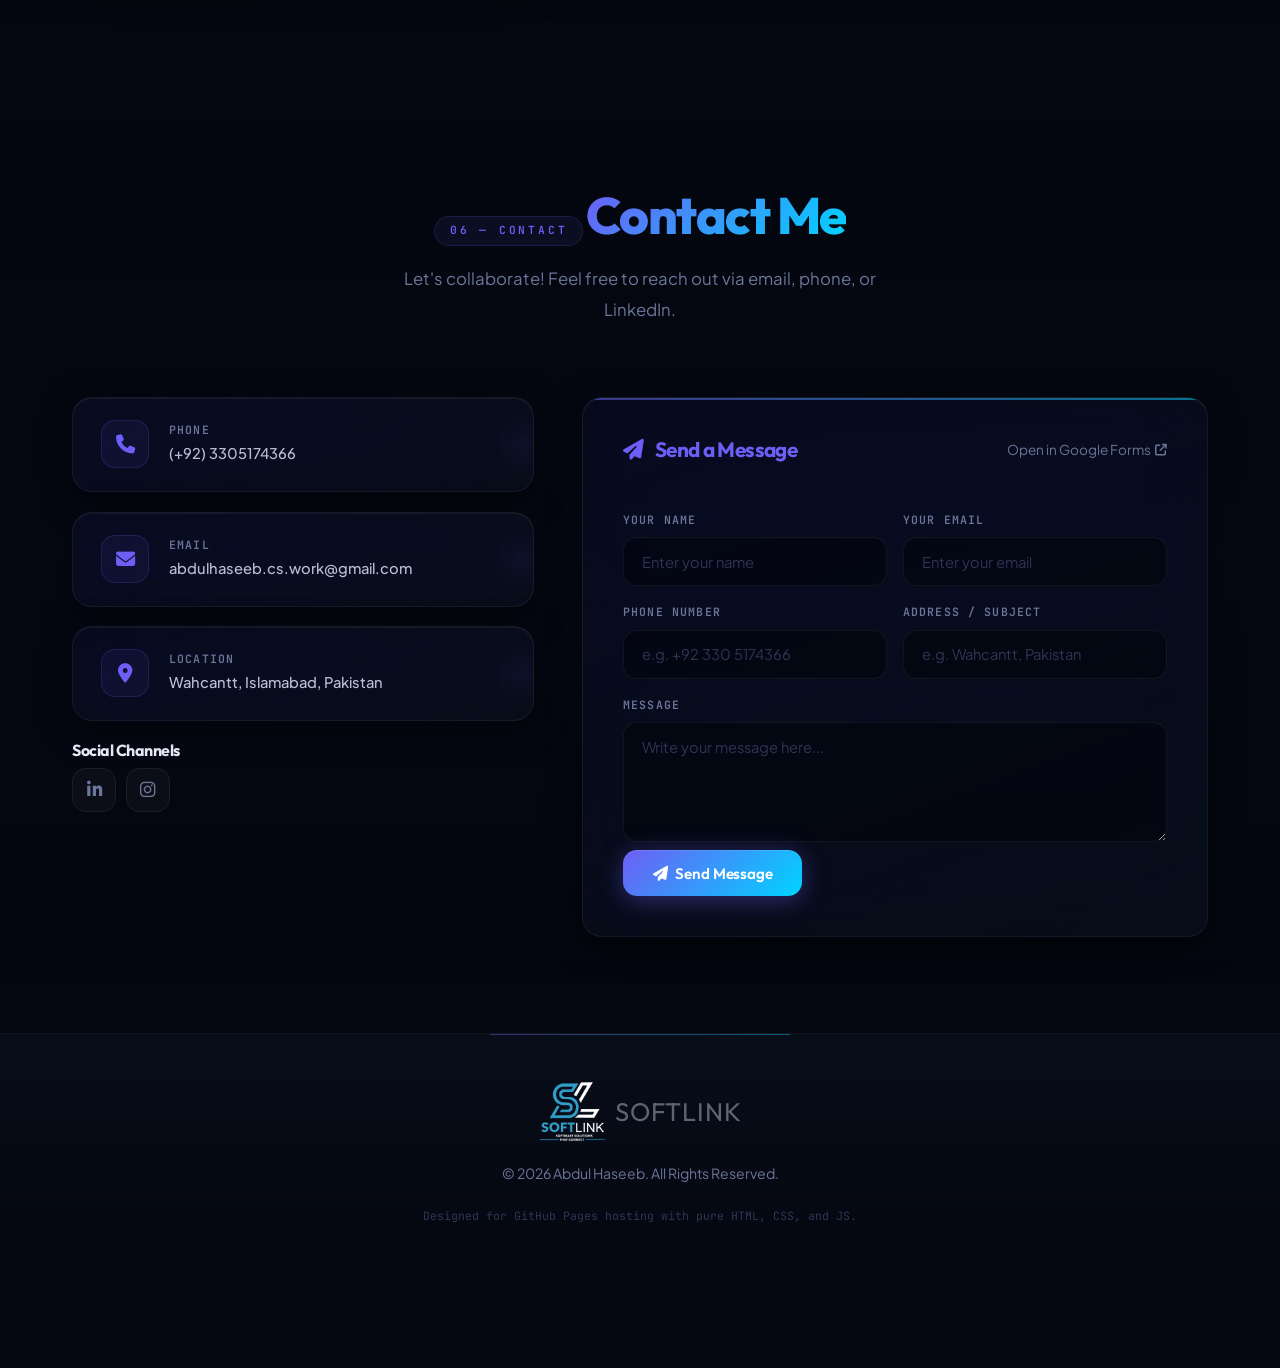
==== commit ec92bded: "Update index.html" ====
--- a/index.html
+++ b/index.html
@@ -266,10 +266,10 @@
           <h3>Professional Profile</h3>
           <div id="about-profile-container">
             <p>
-              Currently pursuing my Bachelor of Science in Computer Science at the University of Wah, I am deeply invested in creating applications that solve everyday problems. I focus on developing clean UI/UX designs and integrating robust API backends to deliver engaging mobile experiences.
+              I’m a Flutter Developer, UI/UX Designer, and Video Editor with 3+ years of experience in mobile app development and 4+ years in video editing. I’m pursuing a BS in Computer Science at the University of Wah, building clean, user friendly mobile apps with Flutter, UI/UX, and API integration.
             </p>
             <p>
-              In addition to app development, I have experience editing documentary-style videos for storytelling on YouTube, allowing me to blend engineering and visual creativity.
+              I also specialize in documentary style video editing and visual storytelling.
             </p>
           </div>
           
--- a/style.css
+++ b/style.css
@@ -1,96 +1,145 @@
 /* ==========================================================================
-   DESIGN SYSTEM & VARIABLES
+   DESIGN SYSTEM & VARIABLES — Elite Professional Redesign v3.0
    ========================================================================== */
-@import url('https://fonts.googleapis.com/css2?family=Bebas+Neue&family=Sacramento&family=Outfit:wght@300;400;500;600;700;800&family=Plus+Jakarta+Sans:wght@300;400;500;600;700&display=swap');
+@import url('https://fonts.googleapis.com/css2?family=Plus+Jakarta+Sans:ital,wght@0,300;0,400;0,500;0,600;0,700;0,800;1,400&family=Outfit:wght@300;400;500;600;700;800;900&family=Bebas+Neue&family=Sacramento&family=JetBrains+Mono:wght@400;500;600&family=Orbitron:wght@700;900&display=swap');
 
 :root {
-  --bg-main: #020617;        /* Very dark blue/black */
-  --bg-card: rgba(15, 23, 42, 0.5); /* Glassmorphic dark slate */
-  --bg-card-hover: rgba(30, 41, 59, 0.6);
-  --primary: #38bdf8;        /* Bright Cyan */
-  --secondary: #3b82f6;      /* Bright Blue */
-  --accent: #6366f1;         /* Indigo Accent */
-  --text-main: #f8fafc;      /* Pure Off-White */
-  --text-muted: #94a3b8;     /* Slate Muted Text */
-  --border-color: rgba(56, 189, 248, 0.1);
-  --border-hover: rgba(56, 189, 248, 0.3);
-  --gradient-main: linear-gradient(135deg, var(--primary) 0%, var(--secondary) 50%, var(--accent) 100%);
-  --gradient-bg: radial-gradient(circle at top right, rgba(56, 189, 248, 0.08), transparent 40%),
-                 radial-gradient(circle at bottom left, rgba(99, 102, 241, 0.08), transparent 40%);
-  
+  /* ---- Core Backgrounds ---- */
+  --bg-main:        #04070f;
+  --bg-surface:     #080d1a;
+  --bg-card:        rgba(10, 15, 28, 0.75);
+  --bg-card-hover:  rgba(16, 24, 44, 0.9);
+  --bg-subtle:      rgba(255,255,255,0.03);
+  --bg-overlay:     rgba(4, 7, 15, 0.92);
+
+  /* ---- Brand Palette ---- */
+  --primary:        #6d5ef5;
+  --primary-light:  #9d91f8;
+  --primary-dark:   #4a3dd4;
+  --primary-glow:   rgba(109, 94, 245, 0.3);
+  --secondary:      #00d4ff;
+  --secondary-glow: rgba(0, 212, 255, 0.25);
+  --accent:         #ff4d9e;
+  --accent-glow:    rgba(255, 77, 158, 0.25);
+  --accent-green:   #00e5a0;
+  --accent-orange:  #ff8c42;
+  --accent-yellow:  #ffd93d;
+
+  /* ---- Text ---- */
+  --text-main:      #eef1ff;
+  --text-secondary: #b8c0d8;
+  --text-muted:     #6b7699;
+  --text-faint:     #2d3656;
+
+  /* ---- Borders ---- */
+  --border-color:   rgba(109, 94, 245, 0.2);
+  --border-hover:   rgba(109, 94, 245, 0.5);
+  --border-subtle:  rgba(255,255,255,0.06);
+  --border-bright:  rgba(255,255,255,0.12);
+
+  /* ---- Gradients ---- */
+  --gradient-main:   linear-gradient(135deg, #6d5ef5 0%, #00d4ff 100%);
+  --gradient-hero:   linear-gradient(135deg, #6d5ef5 0%, #9d91f8 40%, #00d4ff 100%);
+  --gradient-warm:   linear-gradient(135deg, #ff4d9e 0%, #ff8c42 100%);
+  --gradient-cool:   linear-gradient(135deg, #00d4ff 0%, #00e5a0 100%);
+  --gradient-bg:
+    radial-gradient(ellipse 90% 80% at 0% 0%,   rgba(109,94,245,0.09) 0%, transparent 60%),
+    radial-gradient(ellipse 70% 60% at 100% 80%, rgba(0,212,255,0.07) 0%,  transparent 60%),
+    radial-gradient(ellipse 50% 40% at 50% 50%,  rgba(255,77,158,0.03) 0%, transparent 70%);
+
+  /* ---- Shadows ---- */
+  --shadow-sm:      0 2px 12px rgba(0,0,0,0.3);
+  --shadow-card:    0 8px 32px rgba(0,0,0,0.5), 0 1px 0 rgba(255,255,255,0.05) inset;
+  --shadow-neon:    0 0 24px rgba(109,94,245,0.25), 0 0 48px rgba(109,94,245,0.1);
+  --shadow-neon-lg: 0 0 50px rgba(109,94,245,0.4), 0 0 100px rgba(0,212,255,0.15);
+  --shadow-cyan:    0 0 24px rgba(0,212,255,0.25);
+  --shadow-pink:    0 0 24px rgba(255,77,158,0.25);
+
+  /* ---- Typography ---- */
   --font-heading: 'Outfit', sans-serif;
-  --font-body: 'Plus Jakarta Sans', sans-serif;
+  --font-body:    'Plus Jakarta Sans', sans-serif;
+  --font-mono:    'JetBrains Mono', monospace;
   --font-condensed: 'Bebas Neue', sans-serif;
-  --font-script: 'Sacramento', cursive;
-  --transition: all 0.3s cubic-bezier(0.4, 0, 0.2, 1);
-  --shadow-neon: 0 0 20px rgba(56, 189, 248, 0.15);
-  --shadow-neon-hover: 0 0 30px rgba(56, 189, 248, 0.35);
+  --font-script:  'Sacramento', cursive;
+
+  /* ---- Motion ---- */
+  --ease-smooth: cubic-bezier(0.4, 0, 0.2, 1);
+  --ease-spring: cubic-bezier(0.34, 1.56, 0.64, 1);
+  --ease-out:    cubic-bezier(0.16, 1, 0.3, 1);
+  --ease-expo:   cubic-bezier(0.19, 1, 0.22, 1);
+  --transition:  all 0.35s var(--ease-smooth);
+
+  /* ---- Spacing ---- */
+  --radius-sm:  8px;
+  --radius-md:  14px;
+  --radius-lg:  20px;
+  --radius-xl:  28px;
+  --radius-pill: 999px;
 }
 
 /* ==========================================================================
-   BASE & RESET STYLES
+   BASE & RESET
    ========================================================================== */
-* {
+*, *::before, *::after {
   box-sizing: border-box;
   margin: 0;
   padding: 0;
-  scroll-behavior: smooth;
 }
 
 html {
   font-size: 16px;
+  scroll-behavior: smooth;
 }
 
 body {
   background-color: var(--bg-main);
   background-image: var(--gradient-bg);
+  background-attachment: fixed;
   color: var(--text-main);
   font-family: var(--font-body);
-  line-height: 1.6;
+  line-height: 1.7;
   overflow-x: hidden;
   -webkit-font-smoothing: antialiased;
+  -moz-osx-font-smoothing: grayscale;
 }
 
 h1, h2, h3, h4, h5, h6 {
   font-family: var(--font-heading);
   font-weight: 700;
-  letter-spacing: -0.02em;
-}
-
-a {
-  color: inherit;
-  text-decoration: none;
-  transition: var(--transition);
-}
-
-img {
-  max-width: 100%;
-  height: auto;
-  display: block;
-}
-
-li {
-  list-style: none;
-}
+  letter-spacing: -0.03em;
+  line-height: 1.15;
+}
+
+a { color: inherit; text-decoration: none; transition: var(--transition); }
+img { max-width: 100%; height: auto; display: block; }
+li { list-style: none; }
 
 /* Custom Scrollbar */
-::-webkit-scrollbar {
-  width: 10px;
-}
-::-webkit-scrollbar-track {
-  background: var(--bg-main);
-}
+::-webkit-scrollbar { width: 6px; }
+::-webkit-scrollbar-track { background: var(--bg-main); }
 ::-webkit-scrollbar-thumb {
-  background: rgba(56, 189, 248, 0.2);
-  border-radius: 5px;
-  border: 2px solid var(--bg-main);
-}
-::-webkit-scrollbar-thumb:hover {
-  background: var(--primary);
+  background: linear-gradient(to bottom, var(--primary), var(--secondary));
+  border-radius: 99px;
 }
 
 /* ==========================================================================
-   LAYOUT & CONTAINER
+   CURSOR SPOTLIGHT
+   ========================================================================== */
+.cursor-spotlight {
+  position: fixed;
+  width: 500px;
+  height: 500px;
+  pointer-events: none;
+  z-index: 0;
+  border-radius: 50%;
+  background: radial-gradient(circle, rgba(109,94,245,0.06) 0%, transparent 70%);
+  transform: translate(-50%, -50%);
+  transition: transform 0.08s linear;
+  will-change: transform;
+}
+
+/* ==========================================================================
+   LAYOUT
    ========================================================================== */
 .container {
   max-width: 1200px;
@@ -99,77 +148,97 @@
 }
 
 section {
-  padding: 8rem 0 4rem 0;
-  position: relative;
-}
-
+  padding: 7rem 0 6rem;
+  position: relative;
+  overflow: hidden;
+}
+
+/* Section Header — Premium Design */
 .section-header {
   text-align: center;
-  margin-bottom: 4rem;
+  margin-bottom: 4.5rem;
+}
+
+.section-num {
+  display: inline-block;
+  font-family: var(--font-mono);
+  font-size: 0.7rem;
+  font-weight: 600;
+  letter-spacing: 0.25em;
+  color: var(--primary);
+  text-transform: uppercase;
+  background: rgba(109,94,245,0.08);
+  border: 1px solid rgba(109,94,245,0.18);
+  padding: 0.3rem 0.9rem;
+  border-radius: var(--radius-pill);
+  margin-bottom: 1rem;
 }
 
 .section-header h2 {
-  font-size: 2.5rem;
-  margin-bottom: 1rem;
+  font-size: clamp(2.2rem, 4.5vw, 3.2rem);
+  font-weight: 800;
+  color: var(--text-main);
+  display: inline-block;
+  position: relative;
+  margin-bottom: 1.2rem;
   background: var(--gradient-main);
   -webkit-background-clip: text;
   -webkit-text-fill-color: transparent;
-  display: inline-block;
-  position: relative;
-}
-
-.section-header h2::after {
-  content: '';
-  position: absolute;
-  bottom: -10px;
-  left: 50%;
-  transform: translateX(-50%);
-  width: 60px;
-  height: 3px;
-  background: var(--gradient-main);
-  border-radius: 2px;
-  box-shadow: var(--shadow-neon);
+  background-clip: text;
 }
 
 .section-header p {
   color: var(--text-muted);
-  font-size: 1.1rem;
-  max-width: 600px;
-  margin: 1.5rem auto 0 auto;
-}
-
-/* Glassmorphism utility card */
+  font-size: 1.05rem;
+  max-width: 540px;
+  margin: 0 auto;
+  line-height: 1.8;
+}
+
+/* Glass Card — Premium */
 .glass-card {
   background: var(--bg-card);
-  backdrop-filter: blur(12px);
-  -webkit-backdrop-filter: blur(12px);
-  border: 1px solid var(--border-color);
-  border-radius: 1.25rem;
+  backdrop-filter: blur(24px) saturate(1.6);
+  -webkit-backdrop-filter: blur(24px) saturate(1.6);
+  border: 1px solid var(--border-subtle);
+  border-radius: var(--radius-lg);
+  box-shadow: var(--shadow-card);
   transition: var(--transition);
 }
 
 .glass-card:hover {
-  border-color: var(--border-hover);
-  box-shadow: var(--shadow-neon);
+  border-color: var(--border-color);
+  box-shadow: var(--shadow-card), var(--shadow-neon);
   transform: translateY(-5px);
 }
 
 /* ==========================================================================
-   HEADER & NAVIGATION
+   HEADER & NAVIGATION — Floating Pill Design
    ========================================================================== */
 .header {
   position: fixed;
   top: 0;
   left: 0;
   width: 100%;
-  height: 80px;
-  background: rgba(2, 6, 23, 0.75);
-  backdrop-filter: blur(16px);
-  -webkit-backdrop-filter: blur(16px);
-  border-bottom: 1px solid var(--border-color);
+  height: 72px;
   z-index: 100;
   display: flex;
   align-items: center;
+  transition: all 0.5s var(--ease-smooth);
+}
+
+.header::before {
+  content: '';
+  position: absolute;
+  inset: 0;
+  background: transparent;
+  border-bottom: none;
+  transition: var(--transition);
+}
+
+.header.scrolled::before {
+  background: transparent;
+  border-bottom-color: transparent;
 }
 
 .nav-container {
@@ -177,644 +246,920 @@
   justify-content: space-between;
   align-items: center;
   width: 100%;
-}
-
+  position: relative;
+  z-index: 1;
+}
+
+/* Logo */
 .logo {
   font-family: var(--font-heading);
-  font-size: 1.5rem;
+  font-size: 1.4rem;
   font-weight: 800;
+  display: flex;
+  align-items: center;
+  gap: 0.5rem;
+  letter-spacing: -0.04em;
   background: var(--gradient-main);
   -webkit-background-clip: text;
   -webkit-text-fill-color: transparent;
-  display: flex;
-  align-items: center;
-  gap: 0.5rem;
-  letter-spacing: -0.5px;
+  background-clip: text;
+  position: relative;
+}
+
+.logo i {
+  font-size: 1.1rem;
+  background: var(--gradient-main);
+  -webkit-background-clip: text;
+  -webkit-text-fill-color: transparent;
+  background-clip: text;
 }
 
 .logo span {
-  color: var(--text-main);
-  -webkit-text-fill-color: var(--text-main);
-}
-
+  color: var(--text-secondary);
+  -webkit-text-fill-color: var(--text-secondary);
+  font-weight: 400;
+  opacity: 0.7;
+}
+
+/* Nav links */
 .nav-links {
   display: flex;
-  gap: 2.5rem;
+  align-items: center;
+  gap: 0.15rem;
+  background: rgba(255,255,255,0.025);
+  border: 1px solid var(--border-subtle);
+  padding: 0.4rem;
+  border-radius: var(--radius-pill);
 }
 
 .nav-item a {
-  font-size: 0.95rem;
+  font-size: 0.875rem;
   font-weight: 500;
   color: var(--text-muted);
-  position: relative;
-  padding: 0.5rem 0;
-}
-
-.nav-item a:hover,
+  padding: 0.42rem 1rem;
+  border-radius: var(--radius-pill);
+  position: relative;
+  transition: var(--transition);
+  letter-spacing: 0.01em;
+  white-space: nowrap;
+}
+
+.nav-item a:hover {
+  color: var(--text-main);
+  background: rgba(255,255,255,0.06);
+}
+
 .nav-item.active a {
-  color: var(--primary);
-  text-shadow: 0 0 10px rgba(56, 189, 248, 0.3);
-}
-
-.nav-item a::after {
-  content: '';
-  position: absolute;
-  bottom: 0;
-  left: 0;
-  width: 0;
-  height: 2px;
+  color: white;
   background: var(--gradient-main);
-  transition: var(--transition);
-  border-radius: 1px;
-}
-
-.nav-item a:hover::after,
-.nav-item.active a::after {
-  width: 100%;
-}
-
-/* Mobile Hamburger Menu */
+  box-shadow: 0 0 20px rgba(109,94,245,0.35);
+  font-weight: 600;
+}
+
+/* Hamburger */
 .hamburger {
   display: none;
   cursor: pointer;
   background: none;
   border: none;
   outline: none;
-}
+  z-index: 110;
+  padding: 4px;
+  border-radius: var(--radius-sm);
+  transition: var(--transition);
+}
+
+.hamburger:hover { background: var(--bg-subtle); }
 
 .hamburger span {
   display: block;
-  width: 25px;
+  width: 24px;
   height: 2px;
-  background-color: var(--text-main);
+  background: var(--text-secondary);
   margin: 5px 0;
+  border-radius: 2px;
   transition: var(--transition);
 }
 
 /* ==========================================================================
-   HERO SECTION
+   HERO SECTION — Cinematic
    ========================================================================== */
 .hero {
-  min-height: 90vh;
-  display: flex;
-  align-items: center;
-  padding-top: 100px;
+  min-height: 100vh;
+  display: flex;
+  align-items: center;
+  padding-top: 72px;
   position: relative;
   overflow: hidden;
+}
+
+/* Mesh background orbs */
+.hero-glow-1 {
+  position: absolute;
+  top: -15%;
+  left: -10%;
+  width: 800px;
+  height: 800px;
+  background: radial-gradient(circle, rgba(109,94,245,0.22) 0%, rgba(0,212,255,0.08) 45%, transparent 70%);
+  filter: blur(130px);
+  pointer-events: none;
+  z-index: 0;
+  animation: orb-drift-1 18s ease-in-out infinite alternate;
+}
+
+.hero-glow-2 {
+  position: absolute;
+  bottom: -20%;
+  right: -5%;
+  width: 700px;
+  height: 700px;
+  background: radial-gradient(circle, rgba(0,212,255,0.18) 0%, rgba(0,229,160,0.06) 50%, transparent 70%);
+  filter: blur(110px);
+  pointer-events: none;
+  z-index: 0;
+  animation: orb-drift-2 14s ease-in-out infinite alternate;
+}
+
+.hero-glow-3 {
+  position: absolute;
+  top: 40%;
+  left: 40%;
+  width: 400px;
+  height: 400px;
+  background: radial-gradient(circle, rgba(255,77,158,0.08) 0%, transparent 70%);
+  filter: blur(80px);
+  pointer-events: none;
+  z-index: 0;
+  animation: orb-drift-1 22s ease-in-out infinite alternate-reverse;
+}
+
+@keyframes orb-drift-1 {
+  0%   { transform: translate(0,0) scale(1); }
+  100% { transform: translate(70px,50px) scale(1.15); }
+}
+
+@keyframes orb-drift-2 {
+  0%   { transform: translate(0,0) scale(1.05); }
+  100% { transform: translate(-60px,-40px) scale(0.9); }
+}
+
+/* Noise grid overlay */
+.hero::after {
+  content: '';
+  position: absolute;
+  inset: 0;
+  background-image:
+    linear-gradient(rgba(109,94,245,0.025) 1px, transparent 1px),
+    linear-gradient(90deg, rgba(109,94,245,0.025) 1px, transparent 1px);
+  background-size: 60px 60px;
+  mask-image: radial-gradient(ellipse 80% 80% at 50% 50%, black 30%, transparent 100%);
+  pointer-events: none;
+  z-index: 1;
 }
 
 .hero-grid {
   display: grid;
   grid-template-columns: 1.2fr 0.8fr;
-  gap: 4rem;
+  gap: 8rem;
   align-items: center;
   position: relative;
   z-index: 2;
-}
-
-/* Ambient Hero Glows */
-.hero-glow-1 {
-  position: absolute;
-  top: 10%;
-  left: -15%;
-  width: 600px;
-  height: 600px;
-  background: radial-gradient(circle, rgba(56, 189, 248, 0.22) 0%, rgba(59, 130, 246, 0.08) 45%, transparent 70%);
-  filter: blur(100px);
-  pointer-events: none;
-  z-index: 1;
-  animation: pulse-hero-glow-1 15s ease-in-out infinite alternate;
-}
-
-.hero-glow-2 {
-  position: absolute;
-  bottom: 15%;
-  right: -10%;
-  width: 550px;
-  height: 550px;
-  background: radial-gradient(circle, rgba(99, 102, 241, 0.18) 0%, rgba(56, 189, 248, 0.05) 50%, transparent 70%);
-  filter: blur(80px);
-  pointer-events: none;
-  z-index: 1;
-  animation: pulse-hero-glow-2 12s ease-in-out infinite alternate;
-}
-
-@keyframes pulse-hero-glow-1 {
-  0% {
-    transform: translate(0, 0) scale(1);
-    opacity: 0.8;
-  }
-  100% {
-    transform: translate(50px, 30px) scale(1.15);
-    opacity: 1;
-  }
-}
-
-@keyframes pulse-hero-glow-2 {
-  0% {
-    transform: translate(0, 0) scale(1.1);
-    opacity: 0.9;
-  }
-  100% {
-    transform: translate(-40px, -20px) scale(0.95);
-    opacity: 0.7;
-  }
-}
-
+  padding: 3rem 0;
+}
+
+/* Hero content */
 .hero-content {
   display: flex;
   flex-direction: column;
-  gap: 1.5rem;
+  gap: 1.75rem;
 }
 
 .hero-tag {
-  color: var(--primary);
+  display: inline-flex;
+  align-items: center;
+  gap: 0.6rem;
+  font-family: var(--font-mono);
+  font-size: 0.75rem;
+  font-weight: 600;
+  color: var(--secondary);
+  letter-spacing: 0.06em;
+  text-transform: uppercase;
+  border: 1px solid rgba(0,212,255,0.25);
+  background: rgba(0,212,255,0.06);
+  padding: 0.45rem 1.1rem;
+  border-radius: var(--radius-pill);
+  width: fit-content;
+}
+
+.hero-tag::before {
+  content: '';
+  width: 8px;
+  height: 8px;
+  background: var(--secondary);
+  border-radius: 50%;
+  box-shadow: 0 0 10px var(--secondary);
+  animation: pulse-dot 2s ease-in-out infinite;
+  flex-shrink: 0;
+}
+
+@keyframes pulse-dot {
+  0%, 100% { opacity: 1; transform: scale(1); box-shadow: 0 0 8px var(--secondary); }
+  50% { opacity: 0.6; transform: scale(0.7); box-shadow: 0 0 4px var(--secondary); }
+}
+
+.hero-content h1 {
+  font-size: clamp(3rem, 6.5vw, 5.5rem);
+  font-weight: 800;
+  line-height: 1.06;
+  color: var(--text-main);
+  letter-spacing: -0.045em;
+}
+
+.hero-name {
+  background: var(--gradient-hero);
+  -webkit-background-clip: text;
+  -webkit-text-fill-color: transparent;
+  background-clip: text;
+  display: inline-block;
+  position: relative;
+}
+
+.hero-name::after {
+  content: '';
+  position: absolute;
+  bottom: 4px;
+  left: 0;
+  width: 100%;
+  height: 3px;
+  background: var(--gradient-hero);
+  border-radius: 2px;
+  opacity: 0.4;
+}
+
+.hero-title {
+  font-family: var(--font-heading);
+  font-size: clamp(1.2rem, 2.5vw, 1.65rem);
+  font-weight: 400;
+  color: var(--text-muted);
+  display: flex;
+  align-items: center;
+  gap: 0.5rem;
+}
+
+.typing-cursor {
+  display: inline-block;
+  width: 2px;
+  height: 1.6rem;
+  background: var(--primary);
+  border-radius: 1px;
+  animation: blink 0.8s step-end infinite;
+  vertical-align: middle;
+}
+
+.hero-desc {
+  font-size: 1.05rem;
+  color: var(--text-muted);
+  max-width: 500px;
+  line-height: 1.85;
+  border-left: 2px solid rgba(109,94,245,0.3);
+  padding-left: 0.75rem;
+}
+
+.hero-buttons {
+  display: flex;
+  gap: 1rem;
+  margin-top: 0.5rem;
+  flex-wrap: wrap;
+}
+
+/* Buttons — Premium */
+.btn {
+  display: inline-flex;
+  align-items: center;
+  justify-content: center;
+  padding: 0.85rem 1.85rem;
+  border-radius: var(--radius-md);
   font-family: var(--font-heading);
   font-weight: 600;
-  letter-spacing: 2px;
-  text-transform: uppercase;
-  font-size: 0.9rem;
-  display: flex;
-  align-items: center;
+  font-size: 0.95rem;
+  cursor: pointer;
+  transition: var(--transition);
   gap: 0.5rem;
-}
-
-.hero-tag::before {
+  letter-spacing: -0.01em;
+  border: none;
+  position: relative;
+  overflow: hidden;
+}
+
+.btn::before {
   content: '';
-  display: inline-block;
-  width: 8px;
-  height: 8px;
-  background: var(--primary);
-  border-radius: 50%;
-  box-shadow: 0 0 10px var(--primary);
-}
-
-.hero-content h1 {
-  font-size: 4rem;
-  line-height: 1.1;
-  font-weight: 800;
-}
-
-.hero-name {
-  background: var(--gradient-main);
-  -webkit-background-clip: text;
-  -webkit-text-fill-color: transparent;
-  display: inline-block;
-}
-
-.hero-title {
-  font-size: 1.8rem;
-  font-weight: 500;
-  color: var(--text-muted);
-  display: flex;
-  align-items: center;
-  gap: 0.5rem;
-}
-
-.typing-cursor {
-  display: inline-block;
-  width: 3px;
-  height: 1.8rem;
-  background-color: var(--primary);
-  animation: blink 0.75s step-end infinite;
-}
-
-.hero-desc {
-  font-size: 1.1rem;
-  color: var(--text-muted);
-  max-width: 580px;
-}
-
-.hero-buttons {
-  display: flex;
-  gap: 1.5rem;
-  margin-top: 1rem;
-}
-
-.btn {
-  display: inline-flex;
-  align-items: center;
-  justify-content: center;
-  padding: 0.85rem 2rem;
-  border-radius: 50px;
-  font-family: var(--font-heading);
-  font-weight: 600;
-  font-size: 1rem;
-  cursor: pointer;
-  transition: var(--transition);
-  gap: 0.5rem;
-}
+  position: absolute;
+  inset: 0;
+  background: linear-gradient(135deg, rgba(255,255,255,0.12) 0%, transparent 60%);
+  opacity: 0;
+  transition: var(--transition);
+}
+
+.btn:hover::before { opacity: 1; }
 
 .btn-primary {
   background: var(--gradient-main);
-  color: var(--bg-main);
+  color: #fff;
+  box-shadow: 0 4px 24px rgba(109,94,245,0.4), 0 1px 0 rgba(255,255,255,0.1) inset;
+}
+
+.btn-primary:hover {
+  transform: translateY(-2px);
+  box-shadow: 0 8px 35px rgba(109,94,245,0.55), 0 1px 0 rgba(255,255,255,0.1) inset;
+  color: #fff;
+}
+
+.btn-secondary {
+  background: rgba(255,255,255,0.04);
+  border: 1px solid var(--border-subtle);
+  color: var(--text-secondary);
+  backdrop-filter: blur(8px);
+}
+
+.btn-secondary:hover {
+  border-color: var(--border-color);
+  background: rgba(109,94,245,0.08);
+  color: var(--text-main);
+  transform: translateY(-2px);
   box-shadow: var(--shadow-neon);
 }
 
-.btn-primary:hover {
-  transform: translateY(-3px);
-  box-shadow: var(--shadow-neon-hover);
-  color: var(--bg-main);
-}
-
-.btn-secondary {
-  border: 1px solid var(--border-color);
-  background: rgba(255, 255, 255, 0.02);
-  color: var(--text-main);
-}
-
-.btn-secondary:hover {
-  border-color: var(--primary);
-  background: rgba(56, 189, 248, 0.05);
-  transform: translateY(-3px);
-}
-
-/* Avatar Frame */
+/* Avatar */
 .hero-image-wrapper {
   display: flex;
   justify-content: center;
   align-items: center;
   position: relative;
+}
+
+.avatar-ring {
+  position: absolute;
+  width: 380px;
+  height: 380px;
+  border-radius: 50%;
+  border: 1px solid rgba(109,94,245,0.12);
+  animation: ring-spin 20s linear infinite;
+  z-index: 1;
+}
+
+.avatar-ring-inner {
+  position: absolute;
+  width: 315px;
+  height: 315px;
+  border-radius: 50%;
+  border: 1px dashed rgba(0,212,255,0.1);
+  animation: ring-spin 14s linear infinite reverse;
+  z-index: 1;
+}
+
+@keyframes ring-spin {
+  to { transform: rotate(360deg); }
 }
 
 .avatar-glow {
   position: absolute;
   width: 340px;
   height: 340px;
-  border-radius: 30% 70% 70% 30% / 30% 30% 70% 70%;
+  border-radius: 40% 60% 55% 45% / 45% 40% 60% 55%;
   background: var(--gradient-main);
-  filter: blur(40px);
-  opacity: 0.4;
-  animation: morph-glow 8s ease-in-out infinite alternate;
-  z-index: 1;
+  filter: blur(55px);
+  opacity: 0.28;
+  animation: morph-glow 9s ease-in-out infinite alternate;
+  z-index: 0;
 }
 
 .avatar-frame {
-  width: 320px;
-  height: 320px;
-  border-radius: 30% 70% 70% 30% / 30% 30% 70% 70%;
+  width: 300px;
+  height: 300px;
+  border-radius: 40% 60% 55% 45% / 45% 40% 60% 55%;
   overflow: hidden;
-  border: 3px solid rgba(56, 189, 248, 0.3);
-  background-color: var(--bg-main);
+  border: 2px solid rgba(109,94,245,0.3);
+  background: var(--bg-surface);
   z-index: 2;
-  box-shadow: var(--shadow-neon);
-  animation: morph-shape 8s ease-in-out infinite alternate;
+  box-shadow:
+    0 0 0 1px rgba(255,255,255,0.04),
+    var(--shadow-neon),
+    0 30px 60px rgba(0,0,0,0.5);
+  animation: morph-shape 9s ease-in-out infinite alternate;
+  position: relative;
+}
+
+.avatar-frame::after {
+  content: '';
+  position: absolute;
+  inset: 0;
+  background: linear-gradient(135deg, rgba(109,94,245,0.12) 0%, transparent 60%);
+  z-index: 3;
+  pointer-events: none;
 }
 
 .avatar-frame img {
   width: 100%;
   height: 100%;
   object-fit: cover;
-  transition: transform 0.5s ease;
-}
-
-.avatar-frame:hover img {
-  transform: scale(1.1);
-}
-
-/* Floating Skill Tags */
+  transition: transform 0.8s var(--ease-smooth);
+}
+
+.avatar-frame:hover img { transform: scale(1.07); }
+
+/* Floating icons */
 .floating-icon {
   position: absolute;
-  background: rgba(15, 23, 42, 0.75);
-  backdrop-filter: blur(8px);
-  -webkit-backdrop-filter: blur(8px);
-  border: 1px solid rgba(56, 189, 248, 0.25);
+  background: rgba(8, 12, 28, 0.88);
+  backdrop-filter: blur(14px);
+  border: 1px solid rgba(109,94,245,0.2);
   padding: 8px 16px;
-  border-radius: 50px;
+  border-radius: var(--radius-pill);
   display: flex;
   align-items: center;
   gap: 8px;
-  color: var(--text-main);
+  color: var(--text-secondary);
   font-family: var(--font-heading);
-  font-size: 0.8rem;
+  font-size: 0.78rem;
   font-weight: 600;
-  box-shadow: 0 4px 20px rgba(0, 0, 0, 0.4), 0 0 15px rgba(56, 189, 248, 0.1);
+  box-shadow: 0 6px 24px rgba(0,0,0,0.5), 0 1px 0 rgba(255,255,255,0.05) inset;
   z-index: 5;
   transition: var(--transition);
 }
 
-.floating-icon span {
-  font-family: var(--font-heading);
-}
-
-.floating-icon i {
-  font-size: 0.95rem;
-}
+.floating-icon i { font-size: 0.9rem; }
 
 .floating-icon:hover {
   border-color: var(--primary);
-  box-shadow: 0 4px 25px rgba(0, 0, 0, 0.5), var(--shadow-neon-hover);
-  transform: scale(1.08) translateY(-2px);
-}
-
-.icon-flutter {
-  top: 10%;
-  left: -15%;
-  animation: float-y-1 4s ease-in-out infinite;
-}
-
-.icon-android {
-  top: 25%;
-  right: -15%;
-  animation: float-y-2 4.5s ease-in-out infinite;
-  border-color: rgba(164, 198, 57, 0.4);
-}
-
-.icon-firebase {
-  bottom: 20%;
-  left: -20%;
-  animation: float-y-2 5s ease-in-out infinite;
-  border-color: rgba(255, 202, 40, 0.4);
-}
-
-.icon-ux {
-  bottom: 15%;
-  right: -18%;
-  animation: float-y-1 4.8s ease-in-out infinite;
-  border-color: rgba(244, 63, 94, 0.4);
-}
-
-.icon-api {
-  top: -12%;
-  left: 20%;
-  animation: float-x-1 5.5s ease-in-out infinite;
-  border-color: rgba(96, 165, 250, 0.4);
-}
-
-.icon-video {
-  bottom: -15%;
-  right: 25%;
-  animation: float-y-1 5.2s ease-in-out infinite;
-  border-color: rgba(167, 139, 250, 0.4);
-}
-
-@keyframes float-y-1 {
-  0%, 100% { transform: translateY(0); }
-  50% { transform: translateY(-10px); }
-}
-
-@keyframes float-y-2 {
-  0%, 100% { transform: translateY(0); }
-  50% { transform: translateY(10px); }
-}
-
-@keyframes float-x-1 {
-  0%, 100% { transform: translateX(0); }
-  50% { transform: translateX(-10px); }
-}
-
-/* Mobile adjustments for floating icons, placed inline for hierarchy */
+  box-shadow: 0 8px 30px rgba(0,0,0,0.6), var(--shadow-neon);
+  transform: scale(1.08) translateY(-3px);
+  color: var(--text-main);
+}
+
+.icon-flutter  { top: 8%;   left: -18%; animation: float-y-1 4s ease-in-out infinite; }
+.icon-android  { top: 22%;  right: -18%; animation: float-y-2 4.5s ease-in-out infinite; border-color: rgba(164,198,57,0.3); }
+.icon-firebase { bottom: 22%; left: -22%; animation: float-y-2 5s ease-in-out infinite; border-color: rgba(255,202,40,0.3); }
+.icon-ux       { bottom: 12%; right: -20%; animation: float-y-1 4.8s ease-in-out infinite; border-color: rgba(255,77,158,0.3); }
+.icon-api      { top: -10%; left: 22%;   animation: float-x-1 5.5s ease-in-out infinite; border-color: rgba(0,212,255,0.3); }
+.icon-video    { bottom: -14%; right: 27%; animation: float-y-1 5.2s ease-in-out infinite; border-color: rgba(167,139,250,0.3); }
+
+@keyframes float-y-1 { 0%,100%{transform:translateY(0)} 50%{transform:translateY(-12px)} }
+@keyframes float-y-2 { 0%,100%{transform:translateY(0)} 50%{transform:translateY(12px)} }
+@keyframes float-x-1 { 0%,100%{transform:translateX(0)} 50%{transform:translateX(-10px)} }
+
 @media (max-width: 900px) {
-  .floating-icon {
-    font-size: 0.75rem;
-    padding: 6px 12px;
-  }
-  .icon-flutter { left: -8%; }
-  .icon-android { right: -8%; }
+  .floating-icon { font-size: 0.72rem; padding: 6px 12px; }
+  .icon-flutter  { left: -8%; }
+  .icon-android  { right: -8%; }
   .icon-firebase { left: -10%; }
-  .icon-ux { right: -10%; }
-  .icon-api { top: -8%; left: 15%; }
-  .icon-video { bottom: -10%; right: 20%; }
+  .icon-ux       { right: -10%; }
+  .icon-api      { top: -8%; left: 15%; }
+  .icon-video    { bottom: -10%; right: 20%; }
 }
 
 @media (max-width: 480px) {
-  .floating-icon span {
-    display: none;
-  }
-  .floating-icon {
-    padding: 10px;
-    border-radius: 50%;
-  }
-  .floating-icon i {
-    font-size: 1rem;
-  }
-  .icon-flutter { left: -5%; top: 15%; }
-  .icon-android { right: -5%; top: 20%; }
-  .icon-firebase { left: -5%; bottom: 25%; }
-  .icon-ux { right: -5%; bottom: 20%; }
-  .icon-api { top: -5%; left: 20%; }
-  .icon-video { bottom: -5%; right: 25%; }
+  .floating-icon span { display: none; }
+  .floating-icon { padding: 10px; border-radius: 50%; }
+  .floating-icon i { font-size: 0.95rem; }
+  .icon-flutter  { left: -4%; top: 15%; }
+  .icon-android  { right: -4%; top: 20%; }
+  .icon-firebase { left: -4%; bottom: 25%; }
+  .icon-ux       { right: -4%; bottom: 20%; }
+  .icon-api      { top: -4%; left: 20%; }
+  .icon-video    { bottom: -4%; right: 25%; }
 }
 
 /* ==========================================================================
-   PROMOTIONAL SEAMLESS BANNER
+   DUAL CROSSING BANNER SYSTEM — v3.0
+   Two diagonal banners cross each other in an X pattern.
+   Back banner  : Matte black  — rotated -9°, scrolls LEFT → RIGHT
+   Front banner : Navy blue    — rotated +9°, scrolls RIGHT → LEFT
+   Banners run at constant speed with NO hover pause.
    ========================================================================== */
-.promo-banner {
-  background: linear-gradient(90deg, #020617, #0b1329);
-  border-top: 2px solid rgba(56, 189, 248, 0.45);
-  border-bottom: 2px solid rgba(56, 189, 248, 0.45);
-  box-shadow: 0 0 25px rgba(56, 189, 248, 0.25), inset 0 0 15px rgba(59, 130, 246, 0.15);
+
+.dual-banner-container {
+  position: relative;
+  z-index: 10;
+  height: 180px;
   overflow: hidden;
+}
+
+/* ---- Shared banner base ---- */
+.db-banner {
+  /* Both banners float absolutely and are centred vertically */
+  position: absolute;
+  left: -25%;
+  width: 150%;        /* extra width to fill screen edge-to-edge when rotated */
+  display: flex;
+  align-items: center;
+  cursor: default;
+  /* pointer-events off on the container so normal page scroll isn't hijacked */
+  pointer-events: none;
+}
+
+/* ============================================================
+   BACK BANNER — Matte Black, tilted -9°
+   Positioned slightly above centre so crossing looks natural
+   ============================================================ */
+.db-banner-back {
+  top: 50%;
+  transform: translateY(-50%) rotate(-9deg);
+  height: 62px;
+  background: #0e0e0e;
+  border-top:    1px solid rgba(255, 255, 255, 0.08);
+  border-bottom: 1px solid rgba(255, 255, 255, 0.08);
+  box-shadow:
+    0  6px 24px rgba(0, 0, 0, 0.60),
+    0 -6px 24px rgba(0, 0, 0, 0.40);
+  z-index: 1;
+}
+
+/* Back banner text: blurred ghostly italic white */
+.db-banner-back .db-items span:not(.db-dot) {
+  color: rgba(255, 255, 255, 0.32);
+  filter: blur(1.6px);
+  font-style: italic;
+  font-weight: 600;
+  letter-spacing: 0.30em;
+}
+.db-banner-back .db-dot {
+  color: rgba(255, 255, 255, 0.15);
+}
+
+/* ============================================================
+   FRONT BANNER — Navy Blue, tilted +9°
+   Positioned slightly below centre so it crosses the back banner
+   ============================================================ */
+.db-banner-front {
+  top: 50%;
+  transform: translateY(-50%) rotate(9deg);
+  height: 66px;
+  background: #1a2e6e;
+  border-top:    2px solid rgba(120, 160, 255, 0.20);
+  border-bottom: 2px solid rgba(120, 160, 255, 0.20);
+  box-shadow:
+    0  6px 32px rgba(10, 30, 120, 0.50),
+    0 -6px 32px rgba(10, 30, 120, 0.30);
+  z-index: 2;
+}
+
+/* Front banner text: bold crisp white with blue-tinted glow */
+.db-banner-front .db-items span:not(.db-dot) {
+  color: #ffffff;
+  font-weight: 800;
+  letter-spacing: 0.25em;
+  text-shadow:
+    0 0  8px rgba(100, 150, 255, 0.65),
+    0 0 24px rgba(80,  140, 255, 0.20),
+    0 1px 2px rgba(0,    0,   0, 0.60);
+}
+.db-banner-front .db-dot {
+  color: rgba(130, 165, 255, 0.80);
+  font-size: 0.72rem;
+  text-shadow: 0 0 10px rgba(100, 150, 255, 0.55);
+}
+
+/* ============================================================
+   SCROLLING TRACK
+   The track div is the only element that moves (via translateX).
+   The parent .db-banner stays still (just rotated).
+   These transforms stack independently — no conflict.
+   ============================================================ */
+.db-track {
+  display: flex;
   white-space: nowrap;
-  padding: 1.2rem 0;
-  display: flex;
-  align-items: center;
-  position: relative;
-  z-index: 10;
-}
-
-.promo-banner-inner {
-  display: flex;
-  white-space: nowrap;
-  animation: marquee 22s linear infinite;
-}
-
-.promo-banner-text {
-  display: flex;
-  align-items: center;
-  gap: 3.5rem;
-  padding-right: 3.5rem;
+  width: max-content;
+  will-change: transform;
+}
+
+/* Back banner: text scrolls continuously LEFT → RIGHT */
+.db-track-ltr {
+  animation: db-scroll-ltr 30s linear infinite;
+}
+
+/* Front banner: text scrolls continuously RIGHT → LEFT */
+.db-track-rtl {
+  animation: db-scroll-rtl 24s linear infinite;
+}
+
+/* ---- Items row ---- */
+.db-items {
+  display: inline-flex;
+  align-items: center;
+  gap: 3rem;
+  padding: 0 3rem;
   flex-shrink: 0;
 }
 
-.promo-banner-text span {
+.db-items span:not(.db-dot) {
   font-family: var(--font-heading);
-  font-size: 0.9rem;
-  font-weight: 500;
+  font-size: 0.82rem;
   text-transform: uppercase;
-  letter-spacing: 4px;
-  color: #60a5fa; /* Glowing light blue text */
-  text-shadow: 0 0 10px rgba(96, 165, 250, 0.6);
-  position: relative;
-  display: flex;
-  align-items: center;
-  gap: 1.75rem;
-}
-
-.promo-banner-text span::after {
-  content: '✦';
-  color: var(--primary); /* Cyan star */
-  font-size: 0.85rem;
-  text-shadow: 0 0 12px var(--primary);
-}
+  display: inline-block;
+}
+
+.db-dot {
+  font-size: 0.68rem;
+  flex-shrink: 0;
+}
+
+/* ============================================================
+   KEYFRAMES
+   Two .db-items per .db-track → 50% shift = one seamless loop.
+
+   LTR (back banner — left to right):
+     Track starts shifted left by 50% of its own width, animates
+     back to 0%. Viewport sees content entering from the left and
+     exiting to the right.
+
+   RTL (front banner — right to left):
+     Track starts at 0%, animates to -50% of its own width.
+     Viewport sees content entering from the right and exiting left.
+   ============================================================ */
+@keyframes db-scroll-ltr {
+  0%   { transform: translateX(-50%); }
+  100% { transform: translateX(0%);   }
+}
+
+@keyframes db-scroll-rtl {
+  0%   { transform: translateX(0%);   }
+  100% { transform: translateX(-50%); }
+}
+/* NOTE: NO hover-pause rules — banners run non-stop at all times */
+
+
 
 /* ==========================================================================
-   ABOUT & EDUCATION SECTION
+   ABOUT & EDUCATION
    ========================================================================== */
+.about {
+  background: linear-gradient(180deg, transparent 0%, rgba(109,94,245,0.015) 50%, transparent 100%);
+}
+
 .about-grid {
   display: grid;
   grid-template-columns: 0.9fr 1.1fr;
   gap: 5rem;
+  align-items: start;
 }
 
 .about-info {
   display: flex;
   flex-direction: column;
-  gap: 1.5rem;
+  gap: 1.75rem;
 }
 
 .about-info h3 {
-  font-size: 1.8rem;
+  font-size: 1.7rem;
   color: var(--text-main);
+  font-weight: 700;
+  letter-spacing: -0.03em;
 }
 
 .about-info p {
   color: var(--text-muted);
+  font-size: 0.97rem;
+  line-height: 1.85;
 }
 
 .about-stats {
   display: grid;
   grid-template-columns: repeat(2, 1fr);
-  gap: 1.5rem;
-  margin-top: 1rem;
+  gap: 1rem;
+  margin-top: 0.5rem;
 }
 
 .stat-item {
-  padding: 1.5rem;
+  padding: 1.6rem;
   text-align: center;
+  background: linear-gradient(135deg, rgba(109,94,245,0.08) 0%, rgba(0,212,255,0.04) 100%);
+  border: 1px solid rgba(109,94,245,0.12);
+  position: relative;
+  overflow: hidden;
+}
+
+.stat-item::before {
+  content: '';
+  position: absolute;
+  top: 0;
+  left: 0;
+  right: 0;
+  height: 2px;
+  background: var(--gradient-main);
+  opacity: 0.6;
+}
+
+.stat-item:hover {
+  background: linear-gradient(135deg, rgba(109,94,245,0.12) 0%, rgba(0,212,255,0.07) 100%);
+  border-color: var(--border-color);
 }
 
 .stat-num {
   font-family: var(--font-heading);
-  font-size: 2.2rem;
+  font-size: 2.6rem;
   font-weight: 800;
-  color: var(--primary);
   background: var(--gradient-main);
   -webkit-background-clip: text;
   -webkit-text-fill-color: transparent;
+  background-clip: text;
+  letter-spacing: -0.04em;
+  line-height: 1;
 }
 
 .stat-label {
-  font-size: 0.9rem;
+  font-size: 0.78rem;
   color: var(--text-muted);
-  margin-top: 0.25rem;
-}
-
-/* Timeline Education */
+  margin-top: 0.4rem;
+  font-weight: 600;
+  text-transform: uppercase;
+  letter-spacing: 0.06em;
+}
+
+/* Timeline */
 .timeline {
   position: relative;
-  border-left: 2px solid rgba(56, 189, 248, 0.15);
-  padding-left: 2rem;
-  margin-left: 1rem;
+  border-left: 1px solid rgba(109,94,245,0.15);
+  padding-left: 2.25rem;
+  margin-left: 0.75rem;
   display: flex;
   flex-direction: column;
-  gap: 2.5rem;
-}
-
-.timeline-item {
-  position: relative;
-}
+  gap: 2.25rem;
+}
+
+.timeline-item { position: relative; }
 
 .timeline-dot {
   position: absolute;
-  left: calc(-2rem - 7px);
-  top: 6px;
-  width: 12px;
-  height: 12px;
+  left: calc(-2.25rem - 5px);
+  top: 8px;
+  width: 10px;
+  height: 10px;
   border-radius: 50%;
   background: var(--primary);
   border: 2px solid var(--bg-main);
-  box-shadow: 0 0 10px var(--primary);
+  box-shadow: 0 0 14px rgba(109,94,245,0.6);
   transition: var(--transition);
 }
 
 .timeline-item:hover .timeline-dot {
-  background: var(--accent);
-  box-shadow: 0 0 15px var(--accent);
-  transform: scale(1.3);
+  background: var(--secondary);
+  box-shadow: 0 0 18px var(--secondary);
+  transform: scale(1.4);
 }
 
 .timeline-date {
-  font-family: var(--font-heading);
-  font-size: 0.9rem;
+  font-family: var(--font-mono);
+  font-size: 0.75rem;
   font-weight: 600;
-  color: var(--primary);
-  margin-bottom: 0.5rem;
+  color: var(--primary-light);
+  margin-bottom: 0.7rem;
+  letter-spacing: 0.04em;
+  display: flex;
+  align-items: center;
+  gap: 0.5rem;
+}
+
+.timeline-date::before {
+  content: '';
+  width: 16px;
+  height: 1px;
+  background: var(--primary);
+  opacity: 0.5;
 }
 
 .timeline-card {
-  padding: 1.5rem;
+  padding: 1.5rem 1.75rem;
+  background: linear-gradient(135deg, rgba(109,94,245,0.05) 0%, rgba(8,13,26,0.6) 100%);
+  border: 1px solid rgba(109,94,245,0.08);
+}
+
+.timeline-card:hover {
+  border-color: rgba(109,94,245,0.2);
+  background: linear-gradient(135deg, rgba(109,94,245,0.09) 0%, rgba(8,13,26,0.7) 100%);
 }
 
 .timeline-card h4 {
-  font-size: 1.2rem;
+  font-size: 1.1rem;
   color: var(--text-main);
-  margin-bottom: 0.25rem;
+  margin-bottom: 0.3rem;
+  font-weight: 700;
 }
 
 .timeline-card h5 {
-  font-size: 0.95rem;
-  color: var(--text-muted);
+  font-size: 0.87rem;
+  color: var(--primary-light);
   font-weight: 500;
 }
 
 /* ==========================================================================
    SKILLS SECTION
    ========================================================================== */
+.skills {
+  background: linear-gradient(180deg, transparent 0%, rgba(0,212,255,0.02) 50%, transparent 100%);
+}
+
 .skills-grid {
   display: grid;
   grid-template-columns: repeat(auto-fit, minmax(250px, 1fr));
-  gap: 2rem;
+  gap: 1.25rem;
 }
 
 .skill-card {
-  padding: 2.5rem 2rem;
-  text-align: center;
+  padding: 2.25rem 2rem;
+  text-align: left;
   display: flex;
   flex-direction: column;
-  align-items: center;
-  gap: 1.25rem;
+  align-items: flex-start;
+  gap: 1rem;
+  position: relative;
+  overflow: hidden;
+  background: linear-gradient(160deg, rgba(109,94,245,0.05) 0%, rgba(8,13,26,0.85) 100%);
+  border: 1px solid var(--border-subtle);
+}
+
+.skill-card::before {
+  content: '';
+  position: absolute;
+  top: 0;
+  left: 0;
+  right: 0;
+  height: 2px;
+  background: var(--gradient-main);
+  transform: scaleX(0);
+  transform-origin: left;
+  transition: transform 0.5s var(--ease-expo);
+}
+
+.skill-card::after {
+  content: '';
+  position: absolute;
+  bottom: -60px;
+  right: -60px;
+  width: 120px;
+  height: 120px;
+  background: radial-gradient(circle, rgba(109,94,245,0.08) 0%, transparent 70%);
+  border-radius: 50%;
+  transition: var(--transition);
+  pointer-events: none;
+}
+
+.skill-card:hover::before { transform: scaleX(1); }
+.skill-card:hover::after { transform: scale(2); opacity: 0.6; }
+
+.skill-card:hover {
+  background: linear-gradient(160deg, rgba(109,94,245,0.1) 0%, rgba(8,13,26,0.92) 100%);
+  border-color: var(--border-color);
+  transform: translateY(-6px);
+  box-shadow: var(--shadow-card), var(--shadow-neon);
 }
 
 .skill-icon {
-  width: 60px;
-  height: 60px;
-  border-radius: 50%;
-  background: rgba(56, 189, 248, 0.05);
-  border: 1px solid rgba(56, 189, 248, 0.15);
+  width: 54px;
+  height: 54px;
+  border-radius: var(--radius-md);
+  background: rgba(109,94,245,0.08);
+  border: 1px solid rgba(109,94,245,0.18);
   display: flex;
   align-items: center;
   justify-content: center;
   color: var(--primary);
-  font-size: 1.5rem;
-  transition: var(--transition);
+  font-size: 1.45rem;
+  transition: var(--transition);
+  flex-shrink: 0;
 }
 
 .skill-card:hover .skill-icon {
   background: var(--gradient-main);
-  color: var(--bg-main);
+  color: #fff;
+  border-color: transparent;
+  box-shadow: var(--shadow-neon);
   transform: scale(1.1) rotate(5deg);
-  box-shadow: var(--shadow-neon);
 }
 
 .skill-card h3 {
-  font-size: 1.25rem;
+  font-size: 1.05rem;
   color: var(--text-main);
+  font-weight: 700;
+  letter-spacing: -0.02em;
 }
 
 .skill-card p {
-  font-size: 0.9rem;
+  font-size: 0.875rem;
   color: var(--text-muted);
-  line-height: 1.5;
+  line-height: 1.7;
 }
 
 /* ==========================================================================
    PROJECTS SECTION
    ========================================================================== */
+.projects {
+  background: linear-gradient(180deg, transparent 0%, rgba(255,77,158,0.015) 50%, transparent 100%);
+}
+
 .projects-grid {
   display: grid;
-  grid-template-columns: repeat(auto-fit, minmax(320px, 1fr));
-  gap: 2.5rem;
+  grid-template-columns: repeat(auto-fit, minmax(330px, 1fr));
+  gap: 1.5rem;
 }
 
 .project-card {
@@ -822,167 +1167,205 @@
   display: flex;
   flex-direction: column;
   height: 100%;
+  position: relative;
+  background: linear-gradient(160deg, rgba(109,94,245,0.05) 0%, var(--bg-card) 100%);
+  border: 1px solid var(--border-subtle);
+  transition: var(--transition);
+}
+
+.project-card::before {
+  content: '';
+  position: absolute;
+  inset: 0;
+  background: linear-gradient(135deg, rgba(109,94,245,0.04) 0%, transparent 50%);
+  pointer-events: none;
+  z-index: 1;
+  opacity: 0;
+  transition: var(--transition);
+}
+
+.project-card:hover::before { opacity: 1; }
+
+.project-card:hover {
+  border-color: var(--border-color);
+  box-shadow: var(--shadow-card), var(--shadow-neon);
+  transform: translateY(-6px);
 }
 
 .project-img-wrapper {
   position: relative;
-  height: 220px;
+  height: 230px;
   overflow: hidden;
-  background-color: #0b1329;
+  background: var(--bg-surface);
 }
 
 .project-img-wrapper img {
   width: 100%;
   height: 100%;
   object-fit: cover;
-  transition: transform 0.6s cubic-bezier(0.4, 0, 0.2, 1);
+  transition: transform 0.8s var(--ease-smooth);
 }
 
 .project-overlay {
   position: absolute;
-  top: 0;
-  left: 0;
-  width: 100%;
-  height: 100%;
-  background: rgba(2, 6, 23, 0.85);
+  inset: 0;
+  background: linear-gradient(135deg, rgba(109,94,245,0.93) 0%, rgba(0,212,255,0.87) 100%);
   display: flex;
   flex-direction: column;
   justify-content: center;
   align-items: center;
   opacity: 0;
-  transition: var(--transition);
-  backdrop-filter: blur(4px);
-  gap: 1rem;
-}
-
-.project-card:hover .project-img-wrapper img {
-  transform: scale(1.1);
-}
-
-.project-card:hover .project-overlay {
-  opacity: 1;
-}
+  transition: opacity 0.4s var(--ease-smooth);
+  gap: 0.75rem;
+}
+
+.project-card:hover .project-img-wrapper img { transform: scale(1.1); }
+.project-card:hover .project-overlay { opacity: 1; }
 
 .project-zoom-btn {
-  width: 50px;
-  height: 50px;
+  width: 54px;
+  height: 54px;
   border-radius: 50%;
-  background: var(--gradient-main);
-  color: var(--bg-main);
-  border: none;
+  background: rgba(255,255,255,0.15);
+  color: #fff;
+  border: 2px solid rgba(255,255,255,0.4);
   cursor: pointer;
   display: flex;
   align-items: center;
   justify-content: center;
+  font-size: 1.25rem;
+  backdrop-filter: blur(8px);
+  transition: var(--transition);
+}
+
+.project-zoom-btn:hover {
+  background: rgba(255,255,255,0.28);
+  transform: scale(1.12);
+}
+
+.project-overlay-text {
+  font-family: var(--font-mono);
+  font-size: 0.68rem;
+  color: rgba(255,255,255,0.85);
+  font-weight: 600;
+  letter-spacing: 0.1em;
+  text-transform: uppercase;
+}
+
+.project-info {
+  padding: 1.6rem;
+  display: flex;
+  flex-direction: column;
+  gap: 0.8rem;
+  flex-grow: 1;
+  position: relative;
+  z-index: 2;
+}
+
+.project-date {
+  font-family: var(--font-mono);
+  font-size: 0.73rem;
+  color: var(--primary-light);
+  font-weight: 600;
+  display: flex;
+  align-items: center;
+  gap: 0.4rem;
+}
+
+.project-info h3 {
   font-size: 1.2rem;
-  box-shadow: var(--shadow-neon);
-  transition: var(--transition);
-}
-
-.project-zoom-btn:hover {
-  transform: scale(1.1);
-  box-shadow: var(--shadow-neon-hover);
-}
-
-.project-overlay-text {
-  font-family: var(--font-heading);
-  font-size: 0.9rem;
-  color: var(--primary);
-  font-weight: 600;
-  letter-spacing: 1px;
-}
-
-.project-info {
-  padding: 1.75rem;
-  display: flex;
-  flex-direction: column;
-  gap: 0.75rem;
-  flex-grow: 1;
-}
-
-.project-date {
-  font-size: 0.8rem;
-  color: var(--primary);
-  font-weight: 600;
-  font-family: var(--font-heading);
-}
-
-.project-info h3 {
-  font-size: 1.4rem;
   color: var(--text-main);
+  font-weight: 700;
+  letter-spacing: -0.03em;
 }
 
 .project-info p {
-  font-size: 0.9rem;
+  font-size: 0.875rem;
   color: var(--text-muted);
-  line-height: 1.5;
-  margin-bottom: 0.5rem;
+  line-height: 1.68;
 }
 
 .project-tags {
   display: flex;
   flex-wrap: wrap;
-  gap: 0.5rem;
+  gap: 0.4rem;
   margin-top: auto;
+  padding-top: 0.5rem;
 }
 
 .project-tags span {
-  font-size: 0.75rem;
-  padding: 0.25rem 0.75rem;
-  border-radius: 50px;
-  background: rgba(56, 189, 248, 0.05);
-  border: 1px solid rgba(56, 189, 248, 0.1);
-  color: var(--primary);
-}
-
-/* For multi-image project cards, let's show thumbnail indicator dots */
+  font-family: var(--font-mono);
+  font-size: 0.68rem;
+  padding: 0.24rem 0.7rem;
+  border-radius: var(--radius-sm);
+  background: rgba(109,94,245,0.08);
+  border: 1px solid rgba(109,94,245,0.15);
+  color: var(--primary-light);
+  letter-spacing: 0.03em;
+  font-weight: 500;
+  transition: var(--transition);
+}
+
+.project-tags span:hover {
+  background: rgba(109,94,245,0.15);
+  border-color: rgba(109,94,245,0.3);
+}
+
 .project-image-counter {
   position: absolute;
-  top: 15px;
-  right: 15px;
-  background: rgba(15, 23, 42, 0.8);
-  border: 1px solid var(--border-color);
+  top: 12px;
+  right: 12px;
+  background: rgba(4,7,15,0.85);
+  border: 1px solid var(--border-subtle);
   padding: 4px 10px;
-  border-radius: 20px;
-  font-size: 0.75rem;
-  color: var(--text-main);
+  border-radius: var(--radius-sm);
+  font-family: var(--font-mono);
+  font-size: 0.68rem;
+  color: var(--text-secondary);
   z-index: 5;
   display: flex;
   align-items: center;
   gap: 4px;
+  backdrop-filter: blur(8px);
+}
+
+.projects-more-container {
+  display: flex;
+  justify-content: center;
+  margin-top: 3.5rem;
 }
 
 /* ==========================================================================
-   WORK EXPERIENCE TIMELINE
+   EXPERIENCE SECTION
    ========================================================================== */
+.experience {
+  background: linear-gradient(180deg, transparent 0%, rgba(0,229,160,0.015) 50%, transparent 100%);
+}
+
 .experience-timeline {
-  max-width: 900px;
+  max-width: 880px;
   margin: 0 auto;
 }
 
 .exp-item {
   position: relative;
   padding-left: 3rem;
-  padding-bottom: 3.5rem;
-}
-
-.exp-item:last-child {
-  padding-bottom: 0;
-}
+  padding-bottom: 3rem;
+}
+
+.exp-item:last-child { padding-bottom: 0; }
 
 .exp-item::before {
   content: '';
   position: absolute;
   left: 11px;
-  top: 24px;
+  top: 28px;
   bottom: 0;
-  width: 2px;
-  background: rgba(56, 189, 248, 0.15);
-}
-
-.exp-item:last-child::before {
-  display: none;
-}
+  width: 1px;
+  background: linear-gradient(to bottom, rgba(109,94,245,0.4), rgba(109,94,245,0.05), transparent);
+}
+
+.exp-item:last-child::before { display: none; }
 
 .exp-dot {
   position: absolute;
@@ -991,9 +1374,9 @@
   width: 24px;
   height: 24px;
   border-radius: 50%;
-  background: var(--bg-main);
-  border: 3px solid var(--primary);
-  box-shadow: 0 0 10px var(--primary);
+  background: var(--bg-surface);
+  border: 2px solid var(--primary);
+  box-shadow: 0 0 16px rgba(109,94,245,0.4);
   display: flex;
   align-items: center;
   justify-content: center;
@@ -1001,64 +1384,98 @@
 }
 
 .exp-item:hover .exp-dot {
-  border-color: var(--accent);
-  box-shadow: 0 0 15px var(--accent);
+  border-color: var(--secondary);
+  box-shadow: 0 0 20px var(--secondary);
   transform: scale(1.1);
 }
 
 .exp-content {
-  padding: 2rem;
-}
+  padding: 2rem 2.25rem;
+  background: linear-gradient(160deg, rgba(109,94,245,0.05) 0%, var(--bg-card) 100%);
+  border: 1px solid var(--border-subtle);
+  transition: var(--transition);
+  position: relative;
+  overflow: hidden;
+}
+
+.exp-content::before {
+  content: '';
+  position: absolute;
+  left: 0;
+  top: 0;
+  bottom: 0;
+  width: 3px;
+  background: var(--gradient-main);
+  opacity: 0;
+  transition: var(--transition);
+}
+
+.exp-content:hover {
+  border-color: var(--border-color);
+  box-shadow: var(--shadow-card), var(--shadow-neon);
+}
+
+.exp-content:hover::before { opacity: 1; }
 
 .exp-header {
   display: flex;
   justify-content: space-between;
   align-items: flex-start;
   flex-wrap: wrap;
-  gap: 1rem;
-  margin-bottom: 1rem;
+  gap: 0.75rem;
+  margin-bottom: 1.25rem;
 }
 
 .exp-header h3 {
-  font-size: 1.4rem;
+  font-size: 1.3rem;
   color: var(--text-main);
+  font-weight: 700;
 }
 
 .exp-company {
-  font-size: 1rem;
-  color: var(--primary);
+  font-size: 0.9rem;
+  color: var(--primary-light);
   font-weight: 600;
-  margin-top: 0.25rem;
+  margin-top: 0.2rem;
+  display: flex;
+  align-items: center;
+  gap: 0.4rem;
+}
+
+.exp-company::before {
+  content: '●';
+  font-size: 0.5rem;
+  color: var(--secondary);
 }
 
 .exp-date {
-  font-family: var(--font-heading);
-  font-size: 0.9rem;
+  font-family: var(--font-mono);
+  font-size: 0.76rem;
   font-weight: 600;
   color: var(--text-muted);
-  background: rgba(255, 255, 255, 0.03);
-  padding: 4px 12px;
-  border-radius: 20px;
-  border: 1px solid var(--border-color);
+  background: rgba(255,255,255,0.04);
+  padding: 5px 12px;
+  border-radius: var(--radius-sm);
+  border: 1px solid var(--border-subtle);
+  white-space: nowrap;
 }
 
 .exp-details {
   color: var(--text-muted);
-  font-size: 0.95rem;
+  font-size: 0.92rem;
 }
 
 .exp-details li {
   position: relative;
   padding-left: 1.5rem;
-  margin-bottom: 0.75rem;
-}
-
-.exp-details li:last-child {
-  margin-bottom: 0;
-}
+  margin-bottom: 0.7rem;
+  line-height: 1.7;
+}
+
+.exp-details li:last-child { margin-bottom: 0; }
 
 .exp-details li::before {
-  content: '▹';
+  content: '▸';
   position: absolute;
   left: 0;
   color: var(--primary);
@@ -1066,88 +1483,170 @@
 }
 
 /* ==========================================================================
+   ADDITIONAL INFO (Interests & Languages)
+   ========================================================================== */
+.additional-info {
+  background: linear-gradient(180deg, transparent 0%, rgba(255,140,66,0.015) 50%, transparent 100%);
+}
+
+/* ==========================================================================
    CONTACT SECTION
    ========================================================================== */
+.contact {
+  background: linear-gradient(180deg, transparent 0%, rgba(109,94,245,0.02) 50%, transparent 100%);
+}
+
 .contact-grid {
   display: grid;
-  grid-template-columns: 0.8fr 1.2fr;
-  gap: 4rem;
+  grid-template-columns: 0.85fr 1.15fr;
+  gap: 3rem;
 }
 
 .contact-info-wrapper {
   display: flex;
   flex-direction: column;
-  gap: 2.5rem;
+  gap: 1.25rem;
 }
 
 .contact-card {
-  padding: 2rem;
-  display: flex;
-  align-items: flex-start;
-  gap: 1.5rem;
+  padding: 1.4rem 1.75rem;
+  display: flex;
+  align-items: center;
+  gap: 1.25rem;
+  background: linear-gradient(160deg, rgba(109,94,245,0.05) 0%, var(--bg-card) 100%);
+  border: 1px solid var(--border-subtle);
+  transition: var(--transition);
+  position: relative;
+  overflow: hidden;
+}
+
+.contact-card::after {
+  content: '';
+  position: absolute;
+  right: -20px;
+  top: 50%;
+  transform: translateY(-50%);
+  width: 60px;
+  height: 60px;
+  background: radial-gradient(circle, rgba(109,94,245,0.06) 0%, transparent 70%);
+  border-radius: 50%;
+  transition: var(--transition);
+}
+
+.contact-card:hover {
+  border-color: var(--border-color);
+  box-shadow: var(--shadow-neon);
+  transform: translateX(5px);
+}
+
+.contact-card:hover::after {
+  transform: translateY(-50%) scale(2.5);
 }
 
 .contact-icon {
-  width: 50px;
-  height: 50px;
-  border-radius: 12px;
-  background: rgba(56, 189, 248, 0.05);
-  border: 1px solid rgba(56, 189, 248, 0.15);
+  width: 48px;
+  height: 48px;
+  border-radius: var(--radius-md);
+  background: rgba(109,94,245,0.08);
+  border: 1px solid rgba(109,94,245,0.18);
   display: flex;
   align-items: center;
   justify-content: center;
   color: var(--primary);
-  font-size: 1.3rem;
+  font-size: 1.2rem;
+  flex-shrink: 0;
+  transition: var(--transition);
+}
+
+.contact-card:hover .contact-icon {
+  background: var(--gradient-main);
+  color: #fff;
+  border-color: transparent;
+  box-shadow: var(--shadow-neon);
 }
 
 .contact-details h4 {
-  font-size: 1.1rem;
-  margin-bottom: 0.25rem;
+  font-size: 0.72rem;
+  color: var(--text-muted);
+  font-weight: 600;
+  text-transform: uppercase;
+  letter-spacing: 0.1em;
+  margin-bottom: 0.3rem;
+  font-family: var(--font-mono);
 }
 
 .contact-details p,
 .contact-details a {
-  color: var(--text-muted);
-  font-size: 0.95rem;
-}
-
-.contact-details a:hover {
-  color: var(--primary);
-}
+  color: var(--text-secondary);
+  font-size: 0.92rem;
+  font-weight: 500;
+}
+
+.contact-details a:hover { color: var(--primary-light); }
 
 .social-links {
   display: flex;
-  gap: 1rem;
-  margin-top: 1rem;
+  gap: 0.6rem;
+  margin-top: 0.5rem;
+  flex-wrap: wrap;
 }
 
 .social-btn {
-  width: 45px;
-  height: 45px;
-  border-radius: 50%;
-  border: 1px solid var(--border-color);
+  width: 44px;
+  height: 44px;
+  border-radius: var(--radius-md);
+  border: 1px solid var(--border-subtle);
+  background: var(--bg-subtle);
   display: flex;
   align-items: center;
   justify-content: center;
   color: var(--text-muted);
-  font-size: 1.2rem;
+  font-size: 1.1rem;
+  transition: var(--transition);
+  position: relative;
+  overflow: hidden;
+}
+
+.social-btn::before {
+  content: '';
+  position: absolute;
+  inset: 0;
+  background: var(--gradient-main);
+  opacity: 0;
   transition: var(--transition);
 }
 
 .social-btn:hover {
-  background: var(--gradient-main);
-  color: var(--bg-main);
+  color: #fff;
   border-color: transparent;
   transform: translateY(-3px);
   box-shadow: var(--shadow-neon);
 }
 
-/* Form Styles */
+.social-btn:hover::before { opacity: 1; }
+.social-btn i { position: relative; z-index: 1; }
+
+/* Form */
 .contact-form {
-  padding: 3rem;
+  padding: 2.5rem;
   display: flex;
   flex-direction: column;
   gap: 1.5rem;
+  background: linear-gradient(160deg, rgba(109,94,245,0.04) 0%, var(--bg-card) 100%);
+  border: 1px solid var(--border-subtle);
+  position: relative;
+  overflow: hidden;
+}
+
+.contact-form::before {
+  content: '';
+  position: absolute;
+  top: 0;
+  left: 0;
+  right: 0;
+  height: 2px;
+  background: var(--gradient-main);
+  opacity: 0.5;
 }
 
 .form-group {
@@ -1157,28 +1656,32 @@
 }
 
 .form-group label {
-  font-size: 0.85rem;
+  font-family: var(--font-mono);
+  font-size: 0.72rem;
   font-weight: 600;
   color: var(--text-muted);
   text-transform: uppercase;
-  letter-spacing: 1px;
+  letter-spacing: 0.1em;
 }
 
 .form-control {
-  background: rgba(15, 23, 42, 0.4);
-  border: 1px solid var(--border-color);
-  padding: 1rem 1.25rem;
-  border-radius: 8px;
+  background: rgba(4,7,15,0.7);
+  border: 1px solid var(--border-subtle);
+  padding: 0.9rem 1.15rem;
+  border-radius: var(--radius-md);
   color: var(--text-main);
   font-family: var(--font-body);
+  font-size: 0.92rem;
   outline: none;
   transition: var(--transition);
 }
+
+.form-control::placeholder { color: var(--text-faint); }
 
 .form-control:focus {
   border-color: var(--primary);
-  box-shadow: 0 0 10px rgba(56, 189, 248, 0.15);
-  background: rgba(15, 23, 42, 0.7);
+  box-shadow: 0 0 0 3px rgba(109,94,245,0.15);
+  background: rgba(4,7,15,0.9);
 }
 
 textarea.form-control {
@@ -1186,52 +1689,88 @@
   min-height: 120px;
 }
 
+/* Contact toast */
+.contact-toast {
+  position: fixed;
+  bottom: 2rem;
+  right: 2rem;
+  z-index: 9000;
+  border-radius: var(--radius-lg);
+  padding: 1.2rem 1.5rem;
+  background: var(--bg-surface);
+  border: 1px solid rgba(0,229,160,0.3);
+  box-shadow: 0 12px 50px rgba(0,0,0,0.5), 0 0 20px rgba(0,229,160,0.1);
+  min-width: 280px;
+}
+
+.toast-content {
+  display: flex;
+  align-items: center;
+  gap: 1rem;
+}
+
+.toast-icon { color: var(--accent-green); font-size: 1.6rem; }
+.toast-message strong { color: var(--text-main); font-size: 0.95rem; }
+.toast-message p { color: var(--text-muted); font-size: 0.82rem; margin-top: 0.15rem; }
+
 /* ==========================================================================
-   FOOTER SECTION
+   FOOTER — Redesigned
    ========================================================================== */
 .footer {
-  border-top: 1px solid var(--border-color);
+  border-top: 1px solid var(--border-subtle);
   padding: 3rem 0;
-  background: #01040f;
-  text-align: center;
+  background: linear-gradient(180deg, var(--bg-surface) 0%, var(--bg-main) 100%);
+  position: relative;
+  overflow: hidden;
+}
+
+.footer::before {
+  content: '';
+  position: absolute;
+  top: 0;
+  left: 50%;
+  transform: translateX(-50%);
+  width: 300px;
+  height: 1px;
+  background: var(--gradient-main);
+  opacity: 0.4;
 }
 
 .footer-content {
   display: flex;
   flex-direction: column;
   align-items: center;
-  gap: 1.5rem;
+  gap: 1.25rem;
+  position: relative;
+  z-index: 1;
 }
 
 .footer-text {
   color: var(--text-muted);
-  font-size: 0.9rem;
+  font-size: 0.88rem;
 }
 
 .footer-credits {
-  font-size: 0.8rem;
-  color: rgba(148, 163, 184, 0.5);
-  margin-top: -0.5rem;
+  font-family: var(--font-mono);
+  font-size: 0.72rem;
+  color: var(--text-faint);
 }
 
 /* ==========================================================================
-   FULLSCREEN MODAL LIGHTBOX
+   LIGHTBOX
    ========================================================================== */
 .lightbox {
   position: fixed;
-  top: 0;
-  left: 0;
-  width: 100%;
-  height: 100%;
-  background: rgba(2, 6, 23, 0.97);
+  inset: 0;
+  background: rgba(2, 4, 12, 0.97);
   display: flex;
   align-items: center;
   justify-content: center;
   z-index: 2000;
   opacity: 0;
   pointer-events: none;
-  transition: opacity 0.4s ease;
-  backdrop-filter: blur(10px);
+  transition: opacity 0.4s var(--ease-smooth);
+  backdrop-filter: blur(16px);
 }
 
 .lightbox.active {
@@ -1244,489 +1783,132 @@
   display: flex;
   flex-direction: column;
   align-items: center;
-  justify-content: center;
   max-width: 90%;
   max-height: 85%;
 }
 
 .lightbox-img {
   max-width: 100%;
-  max-height: 75vh;
+  max-height: 72vh;
   object-fit: contain;
-  border-radius: 12px;
-  border: 1px solid rgba(255, 255, 255, 0.1);
-  box-shadow: 0 10px 40px rgba(0, 0, 0, 0.8), var(--shadow-neon);
+  border-radius: var(--radius-md);
+  border: 1px solid rgba(255,255,255,0.08);
+  box-shadow: 0 30px 80px rgba(0,0,0,0.8), var(--shadow-neon);
   transform: scale(0.9);
-  transition: transform 0.4s ease;
-}
-
-.lightbox.active .lightbox-img {
-  transform: scale(1);
-}
+  transition: transform 0.5s var(--ease-out);
+}
+
+.lightbox.active .lightbox-img { transform: scale(1); }
 
 .lightbox-caption {
   font-family: var(--font-heading);
-  font-size: 1.1rem;
-  color: var(--text-main);
+  font-size: 1rem;
+  color: var(--text-secondary);
   margin-top: 1.5rem;
-  text-align: center;
-  font-weight: 500;
+  font-weight: 600;
 }
 
 .lightbox-counter {
-  font-size: 0.85rem;
-  color: var(--primary);
+  font-family: var(--font-mono);
+  font-size: 0.78rem;
+  color: var(--primary-light);
   margin-top: 0.5rem;
-  font-weight: 600;
-}
-
-/* Controls */
+}
+
 .lightbox-close {
   position: absolute;
-  top: -60px;
+  top: -55px;
   right: 0;
-  background: none;
-  border: none;
-  color: var(--text-main);
-  font-size: 2.2rem;
+  background: rgba(255,255,255,0.05);
+  border: 1px solid rgba(255,255,255,0.1);
+  color: var(--text-secondary);
+  font-size: 1.5rem;
   cursor: pointer;
-  width: 50px;
-  height: 50px;
+  width: 44px;
+  height: 44px;
   display: flex;
   align-items: center;
   justify-content: center;
-  border-radius: 50%;
-  background: rgba(255, 255, 255, 0.05);
-  border: 1px solid rgba(255, 255, 255, 0.1);
+  border-radius: var(--radius-sm);
   transition: var(--transition);
 }
 
 .lightbox-close:hover {
-  background: var(--primary);
-  color: var(--bg-main);
-  transform: scale(1.1);
+  background: rgba(255,77,158,0.15);
+  border-color: rgba(255,77,158,0.3);
+  color: var(--accent);
 }
 
 .lightbox-nav {
   position: absolute;
   top: 50%;
   transform: translateY(-50%);
-  background: rgba(15, 23, 42, 0.8);
+  background: rgba(8,13,26,0.88);
   border: 1px solid var(--border-color);
-  color: var(--text-main);
-  font-size: 1.8rem;
-  width: 60px;
-  height: 60px;
-  border-radius: 50%;
+  color: var(--text-secondary);
+  font-size: 1.35rem;
+  width: 52px;
+  height: 52px;
+  border-radius: var(--radius-md);
   cursor: pointer;
   display: flex;
   align-items: center;
   justify-content: center;
   z-index: 2010;
   transition: var(--transition);
-  user-select: none;
+  backdrop-filter: blur(8px);
 }
 
 .lightbox-nav:hover {
   background: var(--primary);
-  color: var(--bg-main);
+  color: #fff;
+  border-color: transparent;
   box-shadow: var(--shadow-neon);
 }
 
-.lightbox-prev {
-  left: -90px;
-}
-
-.lightbox-next {
-  right: -90px;
-}
-
-/* Hidden elements */
-.lightbox-nav.hidden {
-  display: none !important;
-}
+.lightbox-prev { left: -80px; }
+.lightbox-next { right: -80px; }
+.lightbox-nav.hidden { display: none !important; }
 
 /* ==========================================================================
    KEYFRAME ANIMATIONS
    ========================================================================== */
 @keyframes marquee {
-  0% {
-    transform: translateX(0);
-  }
-  100% {
-    transform: translateX(-50%);
-  }
+  0%   { transform: translateX(0); }
+  100% { transform: translateX(-50%); }
 }
 
 @keyframes blink {
-  from, to { background-color: transparent }
-  50% { background-color: var(--primary); }
+  0%, 100% { opacity: 1; }
+  50%       { opacity: 0; }
 }
 
 @keyframes morph-glow {
-  0% {
-    border-radius: 30% 70% 70% 30% / 30% 30% 70% 70%;
-  }
-  100% {
-    border-radius: 50% 50% 30% 70% / 50% 60% 40% 60%;
-  }
+  0%   { border-radius: 40% 60% 55% 45% / 45% 40% 60% 55%; }
+  100% { border-radius: 55% 45% 40% 60% / 55% 60% 40% 45%; }
 }
 
 @keyframes morph-shape {
-  0% {
-    border-radius: 30% 70% 70% 30% / 30% 30% 70% 70%;
-  }
-  100% {
-    border-radius: 50% 50% 30% 70% / 50% 60% 40% 60%;
-  }
+  0%   { border-radius: 40% 60% 55% 45% / 45% 40% 60% 55%; }
+  100% { border-radius: 55% 45% 40% 60% / 55% 60% 40% 45%; }
+}
+
+@keyframes spin-slow {
+  to { transform: rotate(360deg); }
+}
+
+@keyframes glow-pulse {
+  0%, 100% { box-shadow: 0 0 20px rgba(109,94,245,0.3); }
+  50% { box-shadow: 0 0 40px rgba(109,94,245,0.6), 0 0 80px rgba(0,212,255,0.2); }
 }
 
 /* ==========================================================================
-   MEDIA QUERIES (RESPONSIVENESS)
+   REVEAL ANIMATIONS
    ========================================================================== */
-@media (max-width: 1024px) {
-  .hero-grid {
-    gap: 2rem;
-  }
-  .hero-content h1 {
-    font-size: 3.2rem;
-  }
-  .lightbox-prev {
-    left: -20px;
-  }
-  .lightbox-next {
-    right: -20px;
-  }
-  .lightbox-nav {
-    width: 45px;
-    height: 45px;
-    font-size: 1.3rem;
-  }
-}
-
-@media (max-width: 900px) {
-  .header {
-    height: 70px;
-  }
-  
-  .hamburger {
-    display: block;
-    z-index: 110;
-  }
-
-  .hamburger.active span:nth-child(1) {
-    transform: rotate(45deg) translate(5px, 6px);
-  }
-
-  .hamburger.active span:nth-child(2) {
-    opacity: 0;
-  }
-
-  .hamburger.active span:nth-child(3) {
-    transform: rotate(-45deg) translate(5px, -6px);
-  }
-
-  .nav-links {
-    position: fixed;
-    top: 0;
-    right: -100%;
-    width: 280px;
-    height: 100vh;
-    background: rgba(2, 6, 23, 0.98);
-    backdrop-filter: blur(20px);
-    border-left: 1px solid var(--border-color);
-    flex-direction: column;
-    justify-content: center;
-    align-items: center;
-    gap: 2rem;
-    transition: right 0.4s ease;
-    z-index: 105;
-  }
-
-  .nav-links.active {
-    right: 0;
-  }
-
-  .hero-grid {
-    grid-template-columns: 1fr;
-    text-align: center;
-    gap: 3rem;
-    padding-top: 2rem;
-  }
-
-  .hero-content {
-    align-items: center;
-  }
-
-  .hero-desc {
-    margin: 0 auto;
-  }
-
-  .hero-image-wrapper {
-    order: -1;
-  }
-
-  .avatar-glow, .avatar-frame {
-    width: 260px;
-    height: 260px;
-  }
-
-  .about-grid {
-    grid-template-columns: 1fr;
-    gap: 4rem;
-  }
-  
-  .contact-grid {
-    grid-template-columns: 1fr;
-    gap: 3rem;
-  }
-  
-  .contact-form {
-    padding: 2rem;
-  }
-}
-
-@media (max-width: 600px) {
-  section {
-    padding: 6rem 0 3rem 0;
-  }
-
-  .hero-content h1 {
-    font-size: 2.5rem;
-  }
-
-  .hero-title {
-    font-size: 1.4rem;
-  }
-
-  .hero-buttons {
-    flex-direction: column;
-    width: 100%;
-    gap: 1rem;
-  }
-
-  .btn {
-    width: 100%;
-  }
-
-  .section-header h2 {
-    font-size: 2rem;
-  }
-
-  .timeline {
-    padding-left: 1.5rem;
-  }
-
-  .timeline-dot {
-    left: calc(-1.5rem - 7px);
-  }
-
-  .exp-item {
-    padding-left: 2rem;
-  }
-
-  .exp-content {
-    padding: 1.5rem 1rem;
-  }
-
-  .exp-header {
-    flex-direction: column;
-    gap: 0.5rem;
-  }
-  
-  .exp-date {
-    font-size: 0.8rem;
-    padding: 2px 10px;
-  }
-  
-  .stat-item {
-    padding: 1rem;
-  }
-  
-  .stat-num {
-    font-size: 1.8rem;
-  }
-
-  .lightbox-close {
-    top: -50px;
-    width: 40px;
-    height: 40px;
-    font-size: 1.5rem;
-  }
-}
-
-/* ==========================================================================
-   PROJECTS PAGE & MODAL ADDITIONS
-   ========================================================================== */
-
-/* Projects More Button */
-.projects-more-container {
-  display: flex;
-  justify-content: center;
-  margin-top: 3.5rem;
-  width: 100%;
-}
-
-/* Modal Overlay and Window */
-.modal-overlay {
-  position: fixed;
-  top: 0;
-  left: 0;
-  width: 100vw;
-  height: 100vh;
-  background: rgba(2, 6, 23, 0.85);
-  backdrop-filter: blur(12px);
-  -webkit-backdrop-filter: blur(12px);
-  display: flex;
-  justify-content: center;
-  align-items: center;
-  z-index: 1000;
-  opacity: 0;
-  pointer-events: none;
-  transition: opacity 0.3s cubic-bezier(0.4, 0, 0.2, 1);
-}
-
-.modal-overlay.active {
-  opacity: 1;
-  pointer-events: auto;
-}
-
-.modal-content {
-  width: 90%;
-  max-width: 650px;
-  max-height: 90vh;
-  overflow-y: auto;
-  padding: 2.5rem;
-  box-shadow: 0 10px 40px rgba(0, 0, 0, 0.5), var(--shadow-neon);
-  transform: translateY(30px);
-  transition: transform 0.4s cubic-bezier(0.34, 1.56, 0.64, 1);
-}
-
-.modal-overlay.active .modal-content {
-  transform: translateY(0);
-}
-
-.modal-header {
-  display: flex;
-  justify-content: space-between;
-  align-items: center;
-  margin-bottom: 2rem;
-  border-bottom: 1px solid var(--border-color);
-  padding-bottom: 1rem;
-}
-
-.modal-header h3 {
-  font-size: 1.6rem;
-  color: var(--text-main);
-}
-
-.modal-close {
-  background: none;
-  border: none;
-  font-size: 1.5rem;
-  color: var(--text-muted);
-  cursor: pointer;
-  transition: var(--transition);
-}
-
-.modal-close:hover {
-  color: #f43f5e;
-}
-
-/* Modal Form styling */
-.form-grid {
-  display: grid;
-  grid-template-columns: 1fr 1fr;
-  gap: 1.5rem;
-}
-
-@media (max-width: 600px) {
-  .form-grid {
-    grid-template-columns: 1fr;
-    gap: 0;
-  }
-}
-
-.image-input-options {
-  display: grid;
-  grid-template-columns: 1fr 1fr;
-  gap: 1rem;
-  margin-bottom: 0.5rem;
-}
-
-@media (max-width: 480px) {
-  .image-input-options {
-    grid-template-columns: 1fr;
-  }
-}
-
-.image-option-card {
-  border: 1px dashed rgba(56, 189, 248, 0.3);
-  border-radius: 8px;
-  background: rgba(15, 23, 42, 0.2);
-  transition: var(--transition);
-  display: flex;
-  flex-direction: column;
-  justify-content: center;
-  align-items: center;
-  padding: 1.25rem;
-  cursor: pointer;
-  text-align: center;
-}
-
-.image-option-card:hover {
-  border-color: var(--primary);
-  background: rgba(56, 189, 248, 0.05);
-}
-
-.file-upload-label {
-  display: flex;
-  flex-direction: column;
-  align-items: center;
-  cursor: pointer;
-  width: 100%;
-}
-
-.file-upload-label span {
-  font-size: 0.85rem;
-  font-weight: 500;
-  color: var(--text-muted);
-  margin-top: 0.25rem;
-}
-
-.image-preview-container {
-  position: relative;
-  text-align: center;
-  background: rgba(2, 6, 23, 0.5);
-  border: 1px solid var(--border-color);
-  border-radius: 8px;
-  padding: 1rem;
-  margin-top: 0.5rem;
-}
-
-.form-help-text {
-  color: var(--text-muted);
-  font-size: 0.75rem;
-  display: block;
-  margin-top: 0.25rem;
-}
-
-/* Custom styles for projects header */
-.projects-header-container h1 {
-  background: var(--gradient-main);
-  -webkit-background-clip: text;
-  -webkit-text-fill-color: transparent;
-}
-
-/* ==========================================================================
-   SCROLL REVEAL & PROJECT EDIT/DELETE STYLES
-   ========================================================================== */
-
-/* Reveal Animations */
 .reveal-item {
   opacity: 0;
   transform: translateY(30px);
-  transition: opacity 0.8s cubic-bezier(0.25, 1, 0.5, 1), transform 0.8s cubic-bezier(0.25, 1, 0.5, 1);
+  transition: opacity 0.8s var(--ease-out), transform 0.8s var(--ease-out);
   will-change: transform, opacity;
 }
 
@@ -1736,85 +1918,66 @@
 }
 
 .reveal-delay-1 { transition-delay: 0.1s; }
-.reveal-delay-2 { transition-delay: 0.2s; }
-.reveal-delay-3 { transition-delay: 0.3s; }
-.reveal-delay-4 { transition-delay: 0.4s; }
-
-/* Ensure card is relative for absolute positioning of actions */
-.project-card {
-  position: relative;
-}
-
-/* Project Actions (Edit & Delete Buttons) overlay */
+.reveal-delay-2 { transition-delay: 0.22s; }
+.reveal-delay-3 { transition-delay: 0.35s; }
+.reveal-delay-4 { transition-delay: 0.48s; }
+
+/* ==========================================================================
+   PROJECT ACTIONS (Manager overlay)
+   ========================================================================== */
 .project-actions {
   position: absolute;
-  top: 15px;
-  left: 15px;
-  display: flex;
-  gap: 0.5rem;
+  top: 12px;
+  left: 12px;
+  display: flex;
+  gap: 0.4rem;
   z-index: 10;
   opacity: 0;
   transition: var(--transition);
 }
 
-/* Show actions on card hover */
-.project-card:hover .project-actions {
-  opacity: 1;
-}
-
-/* Action button design */
+.project-card:hover .project-actions { opacity: 1; }
+
 .action-btn {
-  width: 34px;
-  height: 34px;
-  border-radius: 50%;
-  border: 1px solid var(--border-color);
-  background: rgba(15, 23, 42, 0.85);
+  width: 32px;
+  height: 32px;
+  border-radius: var(--radius-sm);
+  border: 1px solid var(--border-subtle);
+  background: rgba(4,7,15,0.9);
   backdrop-filter: blur(8px);
-  -webkit-backdrop-filter: blur(8px);
   display: flex;
   align-items: center;
   justify-content: center;
-  font-size: 0.9rem;
+  font-size: 0.82rem;
   cursor: pointer;
   transition: var(--transition);
 }
 
-.action-btn-edit {
-  color: var(--primary);
-}
-
-.action-btn-edit:hover {
+.action-btn-edit  { color: var(--primary); }
+.action-btn-edit:hover  {
   background: var(--primary);
-  color: var(--bg-main);
+  color: #fff;
   border-color: transparent;
   box-shadow: var(--shadow-neon);
-  transform: scale(1.1);
-}
-
-.action-btn-delete {
-  color: #f43f5e;
-}
-
+  transform: scale(1.08);
+}
+
+.action-btn-delete { color: var(--accent); }
 .action-btn-delete:hover {
-  background: #f43f5e;
-  color: var(--text-main);
+  background: var(--accent);
+  color: #fff;
   border-color: transparent;
-  box-shadow: 0 0 15px rgba(244, 63, 94, 0.4);
-  transform: scale(1.1);
-}
-
-/* Ensure controls are visible by default on mobile since hover isn't supported */
+  box-shadow: var(--shadow-pink);
+  transform: scale(1.08);
+}
+
 @media (max-width: 900px) {
-  .project-actions {
-    opacity: 1;
-  }
-}
-
-/* ===========================================================================
-   PAGE TRANSITION OVERLAY AND EXIT ANIMATION
-   =========================================================================== */
-
-/* Fullscreen overlay that fades in during navigation */
+  .project-actions { opacity: 1; }
+}
+
+/* ==========================================================================
+   PAGE TRANSITIONS
+   ========================================================================== */
 .page-transition-overlay {
   position: fixed;
   inset: 0;
@@ -1830,53 +1993,207 @@
   pointer-events: auto;
 }
 
-/* Fade-out animation for the current page before navigation */
-.page-exit {
-  animation: pageFadeOut 0.4s forwards;
-}
+.page-exit { animation: pageFadeOut 0.4s forwards; }
 
 @keyframes pageFadeOut {
   from { opacity: 1; }
-  to { opacity: 0; }
+  to   { opacity: 0; }
 }
 
 /* ==========================================================================
-   PREMIUM NEON CYBER-BLUE INTRO SPLASH SCREEN (Inspired by Rebranding)
+   PROJECTS PAGE EXTRAS
+   ========================================================================== */
+.projects-section { background: var(--bg-main); }
+
+.projects-header-container h1 {
+  background: var(--gradient-main);
+  -webkit-background-clip: text;
+  -webkit-text-fill-color: transparent;
+  background-clip: text;
+}
+
+/* ==========================================================================
+   MODAL (Manager)
+   ========================================================================== */
+.modal-overlay {
+  position: fixed;
+  inset: 0;
+  background: rgba(2,4,12,0.90);
+  backdrop-filter: blur(16px);
+  display: flex;
+  justify-content: center;
+  align-items: center;
+  z-index: 1000;
+  opacity: 0;
+  pointer-events: none;
+  transition: opacity 0.3s var(--ease-smooth);
+}
+
+.modal-overlay.active {
+  opacity: 1;
+  pointer-events: auto;
+}
+
+.modal-content {
+  width: 90%;
+  max-width: 640px;
+  max-height: 90vh;
+  overflow-y: auto;
+  padding: 2.5rem;
+  background: var(--bg-surface);
+  border: 1px solid var(--border-color);
+  border-radius: var(--radius-xl);
+  box-shadow: 0 25px 70px rgba(0,0,0,0.65), var(--shadow-neon);
+  transform: translateY(28px);
+  transition: transform 0.4s var(--ease-spring);
+}
+
+.modal-overlay.active .modal-content { transform: translateY(0); }
+
+.modal-header {
+  display: flex;
+  justify-content: space-between;
+  align-items: center;
+  margin-bottom: 2rem;
+  border-bottom: 1px solid var(--border-subtle);
+  padding-bottom: 1.25rem;
+}
+
+.modal-header h3 {
+  font-size: 1.5rem;
+  color: var(--text-main);
+  font-weight: 700;
+}
+
+.modal-close {
+  background: none;
+  border: none;
+  font-size: 1.4rem;
+  color: var(--text-muted);
+  cursor: pointer;
+  transition: var(--transition);
+  width: 36px;
+  height: 36px;
+  display: flex;
+  align-items: center;
+  justify-content: center;
+  border-radius: var(--radius-sm);
+}
+
+.modal-close:hover {
+  background: rgba(255,77,158,0.1);
+  color: var(--accent);
+}
+
+.form-grid {
+  display: grid;
+  grid-template-columns: 1fr 1fr;
+  gap: 1.25rem;
+}
+
+@media (max-width: 600px) {
+  .form-grid { grid-template-columns: 1fr; gap: 0; }
+}
+
+.image-input-options {
+  display: grid;
+  grid-template-columns: 1fr 1fr;
+  gap: 1rem;
+  margin-bottom: 0.5rem;
+}
+
+@media (max-width: 480px) {
+  .image-input-options { grid-template-columns: 1fr; }
+}
+
+.image-option-card {
+  border: 1px dashed rgba(109,94,245,0.25);
+  border-radius: var(--radius-md);
+  background: rgba(8,13,26,0.4);
+  transition: var(--transition);
+  display: flex;
+  flex-direction: column;
+  justify-content: center;
+  align-items: center;
+  padding: 1.25rem;
+  cursor: pointer;
+  text-align: center;
+}
+
+.image-option-card:hover {
+  border-color: var(--primary);
+  background: rgba(109,94,245,0.07);
+}
+
+.file-upload-label {
+  display: flex;
+  flex-direction: column;
+  align-items: center;
+  cursor: pointer;
+  width: 100%;
+}
+
+.file-upload-label span {
+  font-size: 0.82rem;
+  font-weight: 500;
+  color: var(--text-muted);
+  margin-top: 0.3rem;
+}
+
+.image-preview-container {
+  position: relative;
+  text-align: center;
+  background: rgba(2,4,12,0.6);
+  border: 1px solid var(--border-subtle);
+  border-radius: var(--radius-md);
+  padding: 1rem;
+  margin-top: 0.5rem;
+}
+
+.form-help-text {
+  color: var(--text-muted);
+  font-size: 0.75rem;
+  display: block;
+  margin-top: 0.3rem;
+  font-family: var(--font-mono);
+}
+
+/* ==========================================================================
+   INTRO SPLASH SCREEN — Premium v3
    ========================================================================== */
 #intro-screen {
   position: fixed;
   inset: 0;
-  background-color: #020617;
+  background-color: var(--bg-main);
   display: flex;
   justify-content: center;
   align-items: center;
   z-index: 10000;
   opacity: 1;
   visibility: visible;
-  transition: opacity 0.8s cubic-bezier(0.85, 0, 0.15, 1),
-              visibility 0.8s cubic-bezier(0.85, 0, 0.15, 1),
-              transform 0.8s cubic-bezier(0.85, 0, 0.15, 1);
+  transition: opacity 0.9s var(--ease-smooth),
+              visibility 0.9s var(--ease-smooth),
+              transform 0.9s var(--ease-smooth),
+              filter 0.9s var(--ease-smooth);
   overflow: hidden;
 }
 
-/* Ambient Radial Neon Glow in the center */
 .intro-ambient-glow {
   position: absolute;
-  width: 600px;
-  height: 600px;
-  background: radial-gradient(circle, rgba(56, 189, 248, 0.12) 0%, rgba(59, 130, 246, 0.05) 50%, transparent 70%);
-  filter: blur(80px);
+  width: 800px;
+  height: 800px;
+  background: radial-gradient(circle, rgba(109,94,245,0.16) 0%, rgba(0,212,255,0.07) 50%, transparent 70%);
+  filter: blur(110px);
   z-index: 1;
   pointer-events: none;
-  animation: introAmbientPulse 8s ease-in-out infinite alternate;
+  animation: introAmbientPulse 9s ease-in-out infinite alternate;
 }
 
 @keyframes introAmbientPulse {
-  0% { transform: scale(0.9) translate(-20px, -20px); opacity: 0.8; }
-  100% { transform: scale(1.1) translate(20px, 20px); opacity: 1.2; }
-}
-
-/* Giant background vertical outline text "HASEEB" or "DEVELOPER" */
+  0%   { transform: scale(0.9) translate(-20px,-20px); opacity: 0.7; }
+  100% { transform: scale(1.1) translate(20px,20px); opacity: 1; }
+}
+
 .intro-bg-text-wrapper {
   position: absolute;
   inset: 0;
@@ -1890,23 +2207,22 @@
 
 .intro-bg-text {
   font-family: var(--font-condensed);
-  font-size: 35vh; /* Massive vertical sizing */
+  font-size: 35vh;
   font-weight: 900;
   color: transparent;
-  -webkit-text-stroke: 1px rgba(56, 189, 248, 0.035);
+  -webkit-text-stroke: 1px rgba(109,94,245,0.04);
   letter-spacing: -0.02em;
   line-height: 1;
   text-transform: uppercase;
-  transform: rotate(-90deg); /* Vertical background alignment */
+  transform: rotate(-90deg);
   white-space: nowrap;
   opacity: 0;
-  animation: introBgReveal 2s cubic-bezier(0.16, 1, 0.3, 1) forwards 0.2s;
+  animation: introBgReveal 2s var(--ease-out) forwards 0.2s;
   user-select: none;
-  filter: drop-shadow(0 0 15px rgba(56, 189, 248, 0.01));
 }
 
 @keyframes introBgReveal {
-  0% { opacity: 0; transform: rotate(-90deg) scale(0.85); }
+  0%   { opacity: 0; transform: rotate(-90deg) scale(0.85); }
   100% { opacity: 1; transform: rotate(-90deg) scale(1); }
 }
 
@@ -1923,7 +2239,6 @@
   position: relative;
 }
 
-/* Top Meta Header info */
 .intro-top-meta {
   display: flex;
   flex-direction: column;
@@ -1931,25 +2246,23 @@
   margin-bottom: 3.5rem;
   opacity: 0;
   transform: translateY(-20px);
-  animation: introFadeSlideDown 0.8s cubic-bezier(0.25, 1, 0.5, 1) forwards 0.4s;
+  animation: introFadeSlideDown 0.8s var(--ease-out) forwards 0.4s;
 }
 
 .intro-meta-line {
-  font-family: var(--font-heading);
-  font-size: 0.75rem;
-  font-weight: 600;
-  letter-spacing: 6px;
+  font-family: var(--font-mono);
+  font-size: 0.72rem;
+  font-weight: 500;
+  letter-spacing: 0.35em;
   color: var(--text-muted);
   text-transform: uppercase;
 }
 
 .intro-meta-line.accent {
-  color: var(--primary);
-  font-size: 0.7rem;
-  text-shadow: 0 0 8px rgba(56, 189, 248, 0.4);
-}
-
-/* Middle Branding Group */
+  color: var(--primary-light);
+  text-shadow: 0 0 14px rgba(109,94,245,0.6);
+}
+
 .intro-branding-group {
   margin-bottom: 3rem;
   position: relative;
@@ -1960,14 +2273,16 @@
   font-family: var(--font-heading);
   font-size: clamp(1rem, 2.2vw, 1.6rem);
   font-weight: 700;
-  letter-spacing: clamp(6px, 1.2vw, 16px);
-  color: #a5f3fc; /* Light Ice Blue */
+  letter-spacing: clamp(6px, 1.2vw, 18px);
+  background: var(--gradient-main);
+  -webkit-background-clip: text;
+  -webkit-text-fill-color: transparent;
+  background-clip: text;
   text-transform: uppercase;
   margin-bottom: 0.75rem;
   opacity: 0;
   transform: translateY(15px);
-  animation: introFadeSlideUp 0.8s cubic-bezier(0.25, 1, 0.5, 1) forwards 0.5s;
-  text-shadow: 0 0 10px rgba(165, 243, 252, 0.3);
+  animation: introFadeSlideUp 0.8s var(--ease-out) forwards 0.5s;
 }
 
 .intro-main-title-wrapper {
@@ -1987,53 +2302,49 @@
   margin: 0;
   opacity: 0;
   transform: translateY(30px) scale(0.95);
-  animation: introRevealMainTitle 1.2s cubic-bezier(0.16, 1, 0.3, 1) forwards 0.6s;
-  filter: drop-shadow(0 4px 12px rgba(0, 0, 0, 0.5));
+  animation: introRevealMainTitle 1.2s var(--ease-out) forwards 0.6s;
 }
 
 @keyframes introRevealMainTitle {
-  0% { opacity: 0; transform: translateY(30px) scale(0.95); }
+  0%   { opacity: 0; transform: translateY(30px) scale(0.95); }
   100% { opacity: 1; transform: translateY(0) scale(1); }
 }
 
-/* Elegant diagonal signature script overlay "Flutter" */
 .intro-script-overlay {
   font-family: var(--font-script);
   font-size: clamp(3.2rem, 9.5vw, 8rem);
-  color: #38bdf8;
-  text-shadow: 0 0 15px rgba(56, 189, 248, 0.8), 0 0 30px rgba(56, 189, 248, 0.4);
+  color: var(--primary);
+  text-shadow: 0 0 24px rgba(109,94,245,0.7), 0 0 48px rgba(109,94,245,0.3);
   position: absolute;
   bottom: -25px;
   right: -30px;
   transform: rotate(-12deg) scale(0.85);
   transform-origin: bottom right;
   opacity: 0;
-  animation: introRevealScript 1.2s cubic-bezier(0.34, 1.56, 0.64, 1) forwards 1.2s;
+  animation: introRevealScript 1.2s var(--ease-spring) forwards 1.2s;
   z-index: 4;
 }
 
 @keyframes introRevealScript {
-  0% { opacity: 0; transform: rotate(-12deg) scale(0.6) translateY(20px); }
+  0%   { opacity: 0; transform: rotate(-12deg) scale(0.6) translateY(20px); }
   100% { opacity: 1; transform: rotate(-12deg) scale(1) translateY(0); }
 }
 
-/* Bio description below the branding */
 .intro-description {
-  font-family: var(--font-body);
-  font-size: clamp(0.75rem, 1.1vw, 0.95rem);
-  font-weight: 500;
+  font-family: var(--font-mono);
+  font-size: clamp(0.68rem, 1vw, 0.85rem);
+  font-weight: 400;
   letter-spacing: clamp(2px, 0.3vw, 4px);
   color: var(--text-muted);
   text-transform: uppercase;
-  max-width: 750px;
-  line-height: 1.8;
-  margin: 0 auto 3.5rem auto;
+  max-width: 720px;
+  line-height: 1.9;
+  margin: 0 auto 3.5rem;
   opacity: 0;
   transform: translateY(15px);
-  animation: introFadeSlideUp 0.8s cubic-bezier(0.25, 1, 0.5, 1) forwards 0.9s;
-}
-
-/* Links inside the intro screen */
+  animation: introFadeSlideUp 0.8s var(--ease-out) forwards 0.9s;
+}
+
 .intro-footer-links {
   display: flex;
   align-items: center;
@@ -2045,166 +2356,378 @@
 }
 
 .intro-link {
-  font-family: var(--font-heading);
-  font-size: 0.8rem;
-  font-weight: 600;
-  letter-spacing: 2px;
+  font-family: var(--font-mono);
+  font-size: 0.75rem;
+  font-weight: 500;
+  letter-spacing: 0.08em;
   color: var(--text-muted);
   text-transform: uppercase;
   transition: var(--transition);
 }
 
 .intro-link:hover {
-  color: var(--primary);
-  text-shadow: 0 0 8px rgba(56, 189, 248, 0.5);
+  color: var(--primary-light);
+  text-shadow: 0 0 12px rgba(109,94,245,0.6);
 }
 
 .intro-link-separator {
-  width: 4px;
-  height: 4px;
+  width: 5px;
+  height: 5px;
   background: var(--primary);
   border-radius: 50%;
-  box-shadow: 0 0 6px var(--primary);
-}
-
-/* Loader bar styling */
+  box-shadow: 0 0 10px var(--primary);
+}
+
 .intro-loader {
   width: 200px;
   height: 2px;
-  background: rgba(255, 255, 255, 0.02);
-  border-radius: 4px;
+  background: rgba(255,255,255,0.04);
+  border-radius: 2px;
   overflow: hidden;
-  position: relative;
   opacity: 0;
   animation: introFadeIn 0.8s ease forwards 1.5s;
-  border: 1px solid rgba(255, 255, 255, 0.01);
 }
 
 .intro-progress {
   height: 100%;
   width: 0;
-  background: linear-gradient(90deg, var(--secondary) 0%, var(--primary) 100%);
-  box-shadow: 0 0 10px var(--primary);
-  border-radius: 4px;
-  animation: introProgressLoad 2s cubic-bezier(0.4, 0, 0.2, 1) forwards 1.5s;
-}
-
-/* Action button left - "Visit site" pill */
+  background: var(--gradient-main);
+  box-shadow: 0 0 12px var(--primary);
+  border-radius: 2px;
+  animation: introProgressLoad 2s var(--ease-smooth) forwards 1.5s;
+}
+
 .intro-action-btn {
   position: absolute;
   bottom: 40px;
-  background: rgba(15, 23, 42, 0.45);
-  backdrop-filter: blur(16px);
-  -webkit-backdrop-filter: blur(16px);
-  border: 1px solid rgba(56, 189, 248, 0.15);
-  color: var(--text-main);
+  background: rgba(8,13,26,0.55);
+  backdrop-filter: blur(18px);
+  border: 1px solid rgba(109,94,245,0.18);
+  color: var(--text-secondary);
   cursor: pointer;
   z-index: 5;
-  transition: all 0.4s cubic-bezier(0.16, 1, 0.3, 1);
+  transition: all 0.4s var(--ease-out);
   display: flex;
   align-items: center;
   justify-content: center;
-  box-shadow: 0 4px 30px rgba(0, 0, 0, 0.3), inset 0 1px 0 rgba(255, 255, 255, 0.05);
+  box-shadow: 0 8px 40px rgba(0,0,0,0.35);
   opacity: 0;
 }
 
 .intro-btn-left {
   left: 40px;
-  padding: 0.75rem 1.75rem;
-  border-radius: 50px;
+  padding: 0.8rem 1.85rem;
+  border-radius: var(--radius-md);
   gap: 0.75rem;
-  animation: introFadeSlideRight 0.8s cubic-bezier(0.25, 1, 0.5, 1) forwards 1.6s;
+  animation: introFadeSlideRight 0.8s var(--ease-out) forwards 1.6s;
 }
 
 .intro-btn-left span {
-  font-family: var(--font-heading);
-  font-size: 0.8rem;
-  font-weight: 700;
-  letter-spacing: 2px;
+  font-family: var(--font-mono);
+  font-size: 0.76rem;
+  font-weight: 600;
+  letter-spacing: 0.1em;
   text-transform: uppercase;
 }
 
-.intro-btn-left i {
-  font-size: 0.8rem;
-  transition: transform 0.3s ease;
-}
+.intro-btn-left i { font-size: 0.78rem; transition: transform 0.3s ease; }
 
 .intro-btn-left:hover {
   border-color: var(--primary);
-  box-shadow: var(--shadow-neon), 0 4px 30px rgba(0, 0, 0, 0.4);
+  box-shadow: var(--shadow-neon);
   transform: translateY(-2px);
-  background: rgba(56, 189, 248, 0.08);
-}
-
-.intro-btn-left:hover i {
-  transform: translateX(4px);
-}
-
-/* Action button right - info globe circular */
+  background: rgba(109,94,245,0.12);
+}
+
+.intro-btn-left:hover i { transform: translateX(5px); }
+
 .intro-btn-right {
   right: 40px;
-  width: 48px;
-  height: 48px;
-  border-radius: 50%;
+  width: 50px;
+  height: 50px;
+  border-radius: var(--radius-md);
   font-size: 1rem;
-  animation: introFadeSlideLeft 0.8s cubic-bezier(0.25, 1, 0.5, 1) forwards 1.6s;
+  animation: introFadeSlideLeft 0.8s var(--ease-out) forwards 1.6s;
 }
 
 .intro-btn-right:hover {
   border-color: var(--primary);
-  box-shadow: var(--shadow-neon), 0 4px 30px rgba(0, 0, 0, 0.4);
-  transform: translateY(-2px) rotate(15deg);
-  background: rgba(56, 189, 248, 0.08);
+  box-shadow: var(--shadow-neon);
+  transform: translateY(-2px) rotate(18deg);
+  background: rgba(109,94,245,0.12);
   color: var(--primary);
 }
 
-/* Navigation page exit animation triggers */
 #intro-screen.fade-out {
   opacity: 0;
   visibility: hidden;
-  transform: scale(1.15); /* Sleek dramatic zooming into the site */
-  filter: blur(15px);
-}
-
-/* Animation utilities for the keyframes */
-@keyframes introFadeIn {
-  to { opacity: 1; }
-}
-
-@keyframes introFadeSlideUp {
-  0% { opacity: 0; transform: translateY(15px); }
-  100% { opacity: 1; transform: translateY(0); }
-}
-
-@keyframes introFadeSlideDown {
-  0% { opacity: 0; transform: translateY(-20px); }
-  100% { opacity: 1; transform: translateY(0); }
-}
-
-@keyframes introFadeSlideRight {
-  0% { opacity: 0; transform: translateX(-30px); }
-  100% { opacity: 1; transform: translateX(0); }
-}
-
-@keyframes introFadeSlideLeft {
-  0% { opacity: 0; transform: translateX(30px); }
-  100% { opacity: 1; transform: translateX(0); }
-}
-
-@keyframes introProgressLoad {
-  0% { width: 0; }
-  20% { width: 15%; }
-  45% { width: 50%; }
-  75% { width: 85%; }
-  100% { width: 100%; }
-}
-
-/* Hide on ultra-small screens that cannot fit design elegantly */
+  transform: scale(1.1);
+  filter: blur(14px);
+}
+
+/* Intro animation keyframes */
+@keyframes introFadeIn       { to { opacity: 1; } }
+@keyframes introFadeSlideUp  { 0%{opacity:0;transform:translateY(15px)} 100%{opacity:1;transform:translateY(0)} }
+@keyframes introFadeSlideDown{ 0%{opacity:0;transform:translateY(-20px)} 100%{opacity:1;transform:translateY(0)} }
+@keyframes introFadeSlideRight{ 0%{opacity:0;transform:translateX(-30px)} 100%{opacity:1;transform:translateX(0)} }
+@keyframes introFadeSlideLeft { 0%{opacity:0;transform:translateX(30px)} 100%{opacity:1;transform:translateX(0)} }
+@keyframes introProgressLoad { 0%{width:0} 20%{width:15%} 50%{width:55%} 80%{width:88%} 100%{width:100%} }
+
 @media (max-height: 500px) {
-  .intro-bg-text-wrapper, .intro-top-meta, .intro-description, .intro-footer-links, .intro-action-btn {
-    display: none !important;
+  .intro-bg-text-wrapper, .intro-top-meta,
+  .intro-description, .intro-footer-links, .intro-action-btn { display: none !important; }
+  .intro-branding-group { margin-bottom: 1.5rem; }
+}
+
+/* ==========================================================================
+   RESPONSIVE — MEDIA QUERIES
+   ========================================================================== */
+@media (max-width: 1024px) {
+  .hero-grid { gap: 3rem; }
+  .hero-content h1 { font-size: 3.5rem; }
+  .lightbox-prev { left: -20px; }
+  .lightbox-next { right: -20px; }
+  .lightbox-nav  { width: 44px; height: 44px; font-size: 1.2rem; }
+}
+
+@media (max-width: 900px) {
+  .header { height: 64px; }
+
+  .hamburger { display: block; }
+
+  .hamburger.active span:nth-child(1) { transform: rotate(45deg) translate(5px,6px); }
+  .hamburger.active span:nth-child(2) { opacity: 0; }
+  .hamburger.active span:nth-child(3) { transform: rotate(-45deg) translate(5px,-6px); }
+
+  .nav-links {
+    position: fixed;
+    top: 0; right: -100%;
+    width: 280px;
+    height: 100vh;
+    background: rgba(4,7,15,0.98);
+    backdrop-filter: blur(28px);
+    border-left: 1px solid var(--border-subtle);
+    flex-direction: column;
+    justify-content: center;
+    gap: 0.5rem;
+    padding: 2.5rem 2rem;
+    transition: right 0.4s var(--ease-smooth);
+    z-index: 105;
+    background: rgba(4,7,15,1);
+    border-radius: 0;
   }
-  .intro-branding-group {
-    margin-bottom: 1.5rem;
+
+  .nav-links.active { right: 0; }
+
+  .hero-grid {
+    grid-template-columns: 1fr;
+    text-align: center;
+    gap: 3rem;
+    padding-top: 2rem;
   }
-}
+
+  .hero-content { align-items: center; }
+  .hero-desc    { margin: 0 auto; border-left: none; border-top: 2px solid rgba(109,94,245,0.3); padding-left: 0; padding-top: 1rem; }
+  .hero-tag     { margin: 0 auto; }
+  .hero-image-wrapper { order: -1; }
+
+  .avatar-glow, .avatar-frame { width: 250px; height: 250px; }
+  .avatar-ring { width: 300px; height: 300px; }
+  .avatar-ring-inner { width: 260px; height: 260px; }
+
+  .about-grid { grid-template-columns: 1fr; gap: 3rem; }
+  .contact-grid { grid-template-columns: 1fr; gap: 2.5rem; }
+  .contact-form { padding: 1.75rem; }
+}
+
+@media (max-width: 600px) {
+  section { padding: 5.5rem 0 4rem; }
+
+  .hero-content h1 { font-size: 2.6rem; }
+  .hero-title { font-size: 1.2rem; }
+  .hero-buttons { flex-direction: column; width: 100%; }
+  .btn { width: 100%; }
+
+  .section-header h2 { font-size: 2rem; }
+
+  .timeline     { padding-left: 1.5rem; }
+  .timeline-dot { left: calc(-1.5rem - 5px); }
+
+  .exp-item    { padding-left: 2rem; }
+  .exp-content { padding: 1.35rem; }
+  .exp-header  { flex-direction: column; gap: 0.5rem; }
+
+  .stat-item   { padding: 1.25rem; }
+  .stat-num    { font-size: 2.1rem; }
+
+  .lightbox-close { top: -48px; width: 38px; height: 38px; font-size: 1.3rem; }
+
+  .contact-form { padding: 1.35rem; }
+  .skills-grid { grid-template-columns: 1fr; }
+
+  .intro-btn-left { left: 20px; padding: 0.65rem 1.25rem; }
+  .intro-btn-right { right: 20px; }
+}
+
+/* ==========================================================================
+   DIAGONAL SCROLLING TECH BANNER
+   ========================================================================== */
+/* ── Section wrapper ── */
+.diag-banner-section {
+  position: relative;
+  width: 100%;
+  height: 340px;
+  overflow: hidden;
+  background:
+    radial-gradient(ellipse 100% 80% at 10%  15%, rgba(0, 80,255,0.18) 0%, transparent 55%),
+    radial-gradient(ellipse 80%  90% at 90%  85%, rgba(0, 50,200,0.16) 0%, transparent 55%),
+    linear-gradient(175deg, #00040f 0%, #000824 45%, #00040f 100%);
+  margin: 0;
+  z-index: 0;
+}
+
+/* ── Floating particle canvas ── */
+.diag-particles {
+  position: absolute;
+  inset: 0;
+  z-index: 1;
+  pointer-events: none;
+}
+
+/* ── Rotated stage ── */
+.diag-stage {
+  position: absolute;
+  top:  -55%;
+  left: -55%;
+  width: 210%;
+  height: 210%;
+  z-index: 2;
+  display: flex;
+  flex-direction: column;
+  align-items: center;
+  justify-content: center;
+  gap: 22px;
+  transform: rotate(-12deg);
+  pointer-events: none;
+}
+
+/* ── Single band ── */
+.diag-band {
+  width: 100%;
+  height: 90px;
+  overflow: hidden;
+  display: flex;
+  align-items: center;
+  background: linear-gradient(
+    180deg,
+    rgba(0,  80,255,0.00)  0%,
+    rgba(0, 115,255,0.22) 20%,
+    rgba(0, 145,255,0.30) 50%,
+    rgba(0, 115,255,0.22) 80%,
+    rgba(0,  80,255,0.00) 100%
+  );
+  box-shadow:
+    0  0  50px rgba(0,120,255,0.40),
+    0  0 110px rgba(0, 90,255,0.18),
+    inset 0 0  55px rgba(0,150,255,0.10);
+  border-top:    2px solid rgba(60,165,255,0.55);
+  border-bottom: 2px solid rgba(60,165,255,0.55);
+  position: relative;
+}
+
+/* inner shimmer lines */
+.diag-band::before,
+.diag-band::after {
+  content: '';
+  position: absolute; left: 0; right: 0; height: 1px;
+  background: linear-gradient(90deg,
+    transparent 0%,
+    rgba(120,210,255,0.75) 50%,
+    transparent 100%
+  );
+  pointer-events: none;
+}
+.diag-band::before { top:    6px; }
+.diag-band::after  { bottom: 6px; }
+
+/* ── Scrolling track ── */
+.diag-track {
+  display: flex;
+  white-space: nowrap;
+  will-change: transform;
+  animation: diagScroll 16s linear infinite;
+}
+.diag-band--reverse .diag-track {
+  animation: diagScrollRev 14s linear infinite;
+}
+
+@keyframes diagScroll {
+  from { transform: translateX(0); }
+  to   { transform: translateX(-50%); }
+}
+@keyframes diagScrollRev {
+  from { transform: translateX(-50%); }
+  to   { transform: translateX(0); }
+}
+
+/* ── Text token ── */
+.diag-tok {
+  display: inline-block;
+  font-family: 'Orbitron', monospace;
+  font-weight: 900;
+  font-size: clamp(1.05rem, 2.2vw, 1.75rem);
+  letter-spacing: 0.20em;
+  text-transform: uppercase;
+  padding: 0 3.2rem;
+  color: #ddf0ff;
+  text-shadow:
+    0 0  10px rgba(100,200,255,1.00),
+    0 0  26px rgba(0, 150,255,0.90),
+    0 0  55px rgba(0, 100,255,0.55),
+    0 0  95px rgba(0,  80,255,0.28);
+  user-select: none;
+}
+
+/* ── Star separator ── */
+.diag-star {
+  display: inline-block;
+  font-size: clamp(0.9rem, 1.7vw, 1.4rem);
+  padding: 0 1.2rem;
+  color: #50c8ff;
+  text-shadow:
+    0 0  8px rgba(80,200,255,1.00),
+    0 0 20px rgba(0, 160,255,0.95),
+    0 0 45px rgba(0, 120,255,0.70);
+  animation: diagStarBlink 2.4s ease-in-out infinite;
+  user-select: none;
+}
+@keyframes diagStarBlink {
+  0%,100% { opacity: 1;    filter: brightness(1.0); }
+  50%      { opacity: 0.40; filter: brightness(0.5); }
+}
+
+/* ── Edge vignette ── */
+.diag-vignette {
+  position: absolute;
+  inset: 0;
+  z-index: 3;
+  pointer-events: none;
+  background: radial-gradient(ellipse 100% 100% at 50% 50%,
+    transparent 25%,
+    rgba(4,7,15,0.80) 100%
+  );
+}
+
+/* ── Responsive ── */
+@media (max-width: 768px) {
+  .diag-banner-section { height: 240px; }
+  .diag-band            { height: 70px; }
+  .diag-stage           { gap: 16px; }
+}
+
+@media (max-width: 480px) {
+  .diag-banner-section { height: 190px; }
+  .diag-band            { height: 58px; }
+  .diag-stage           { gap: 12px; }
+}
+
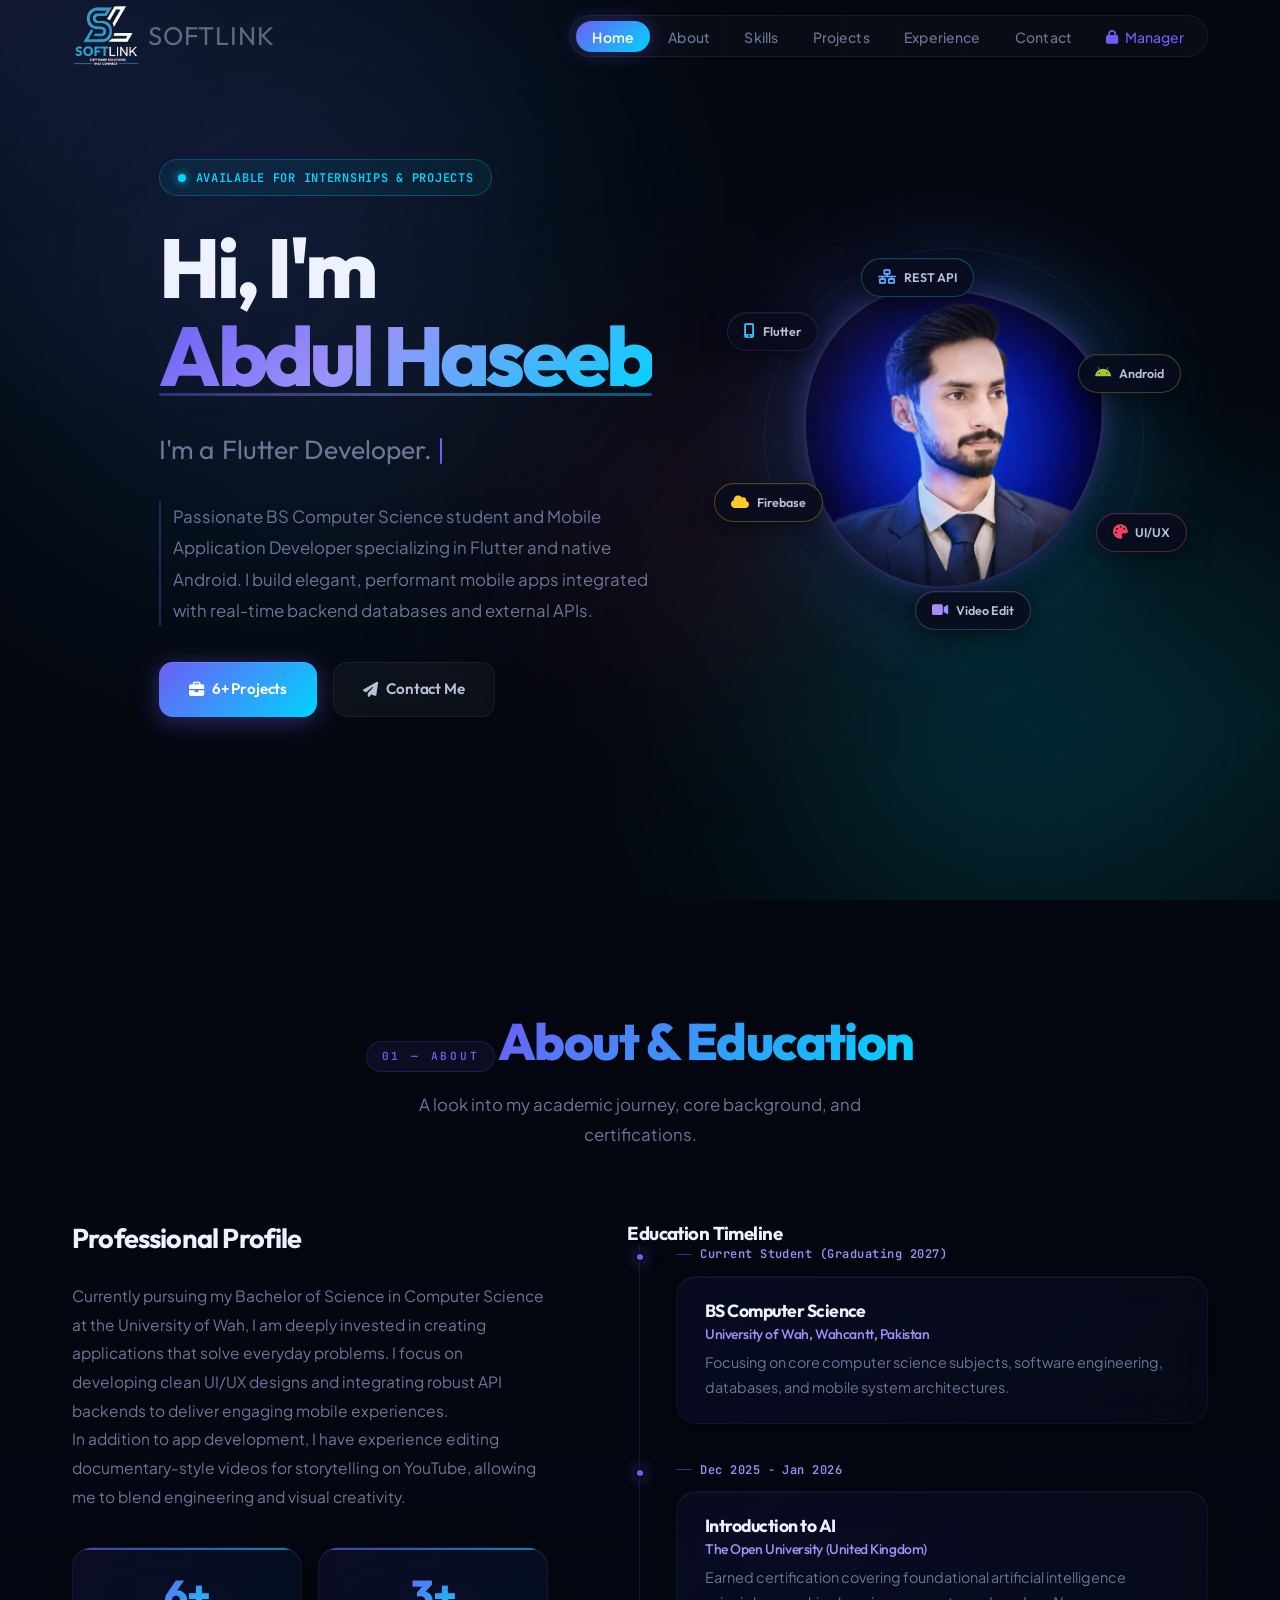
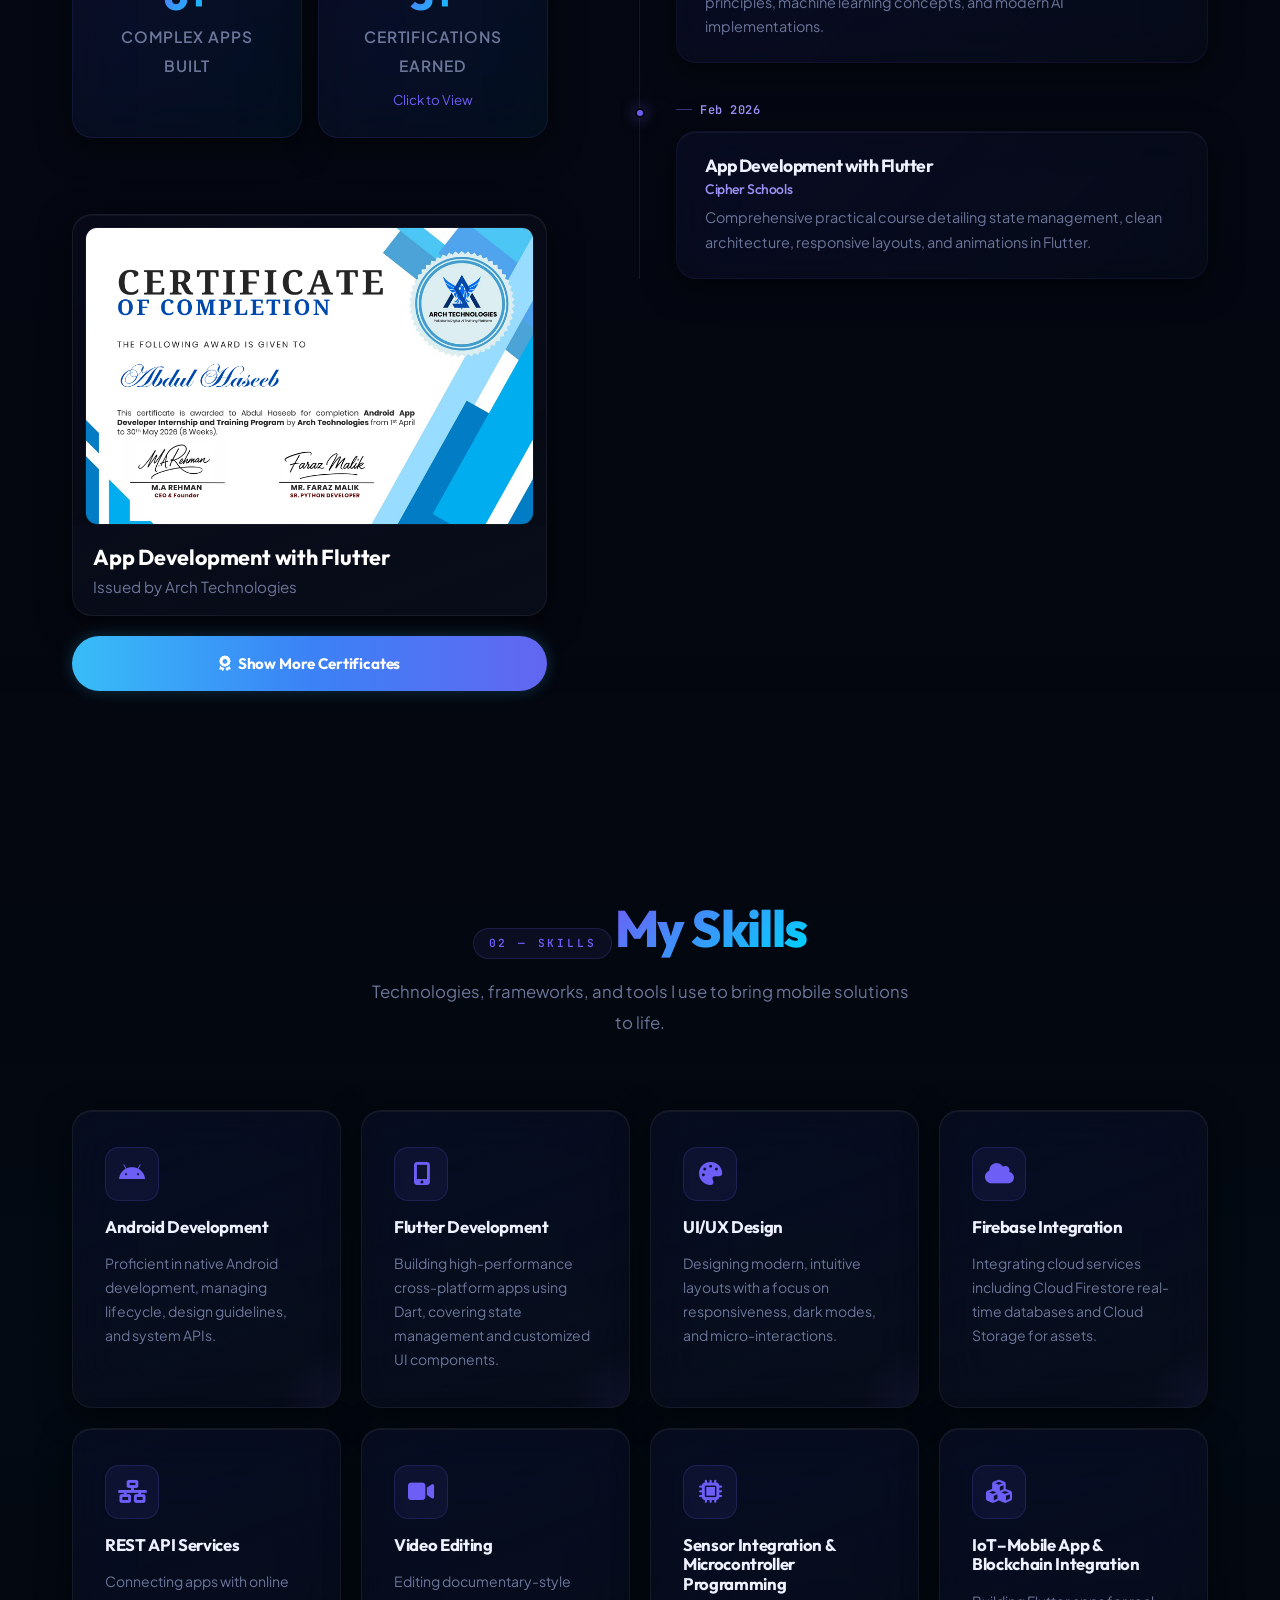
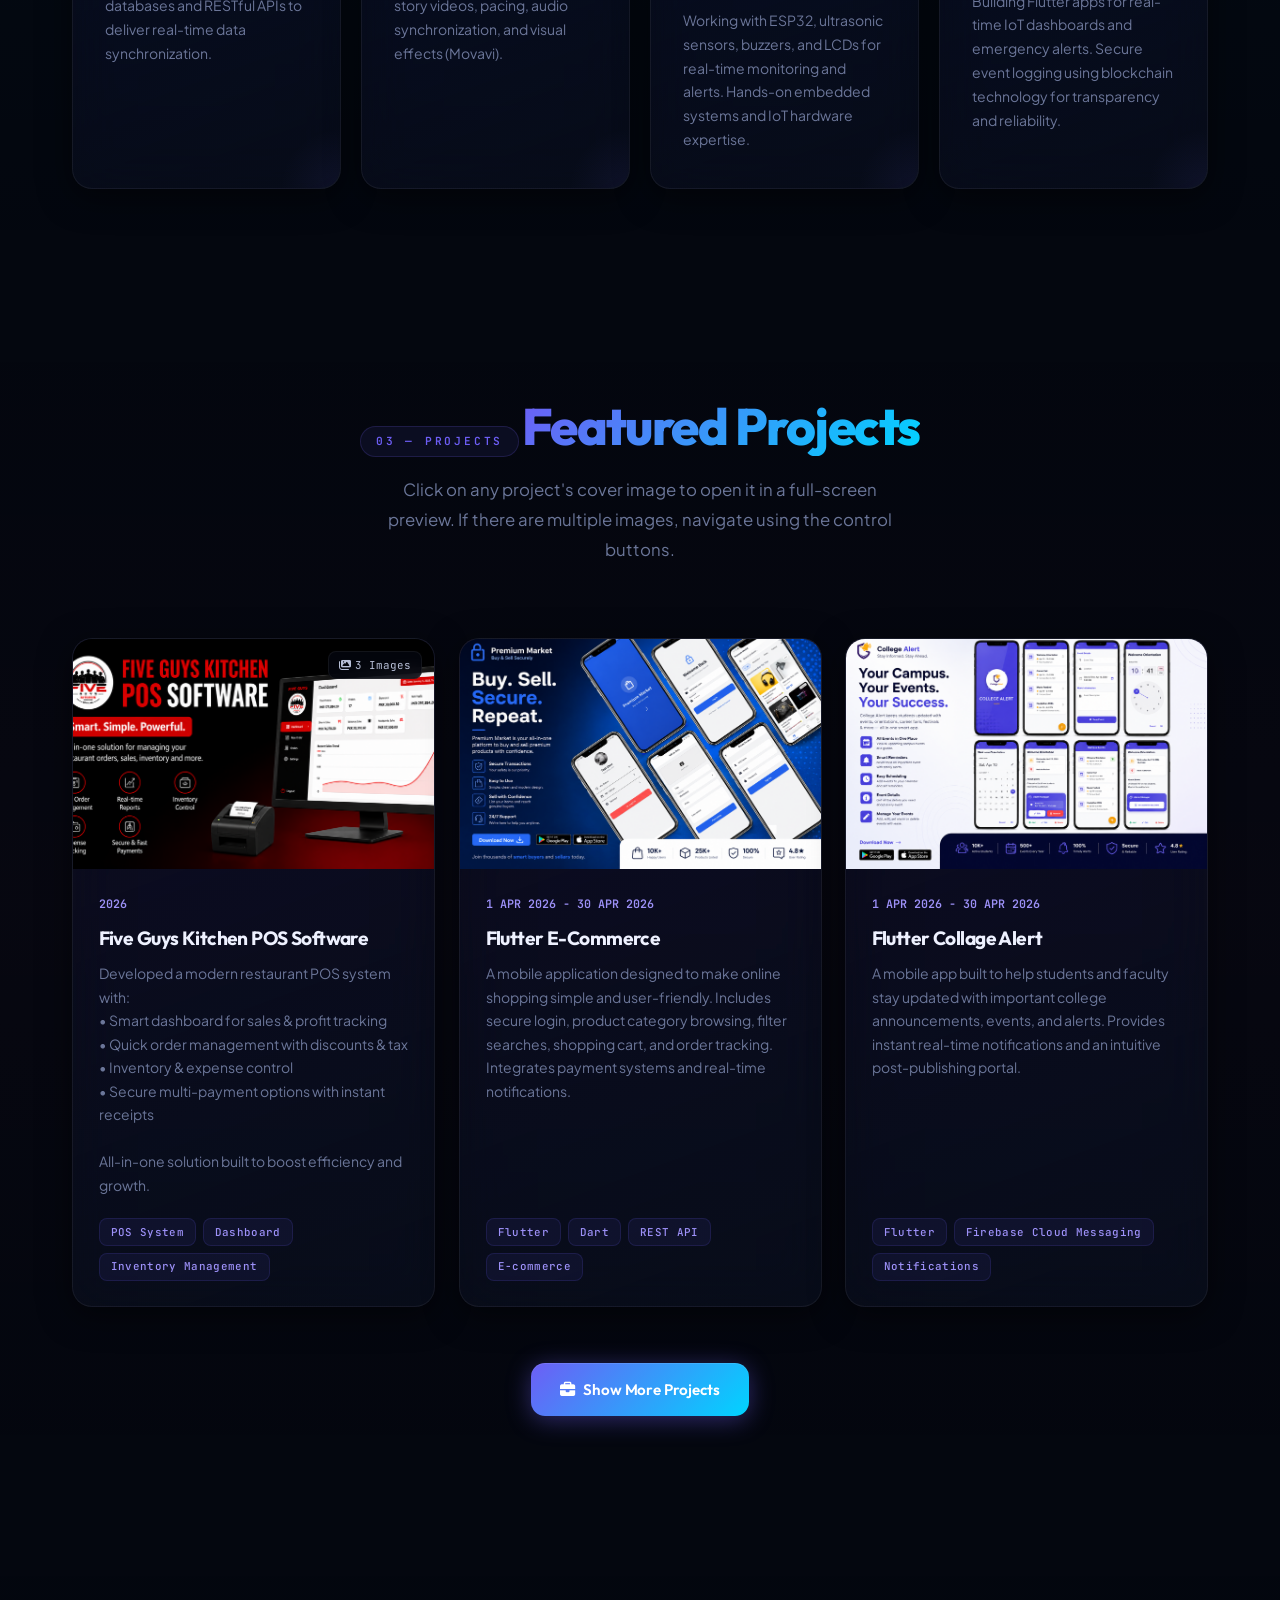
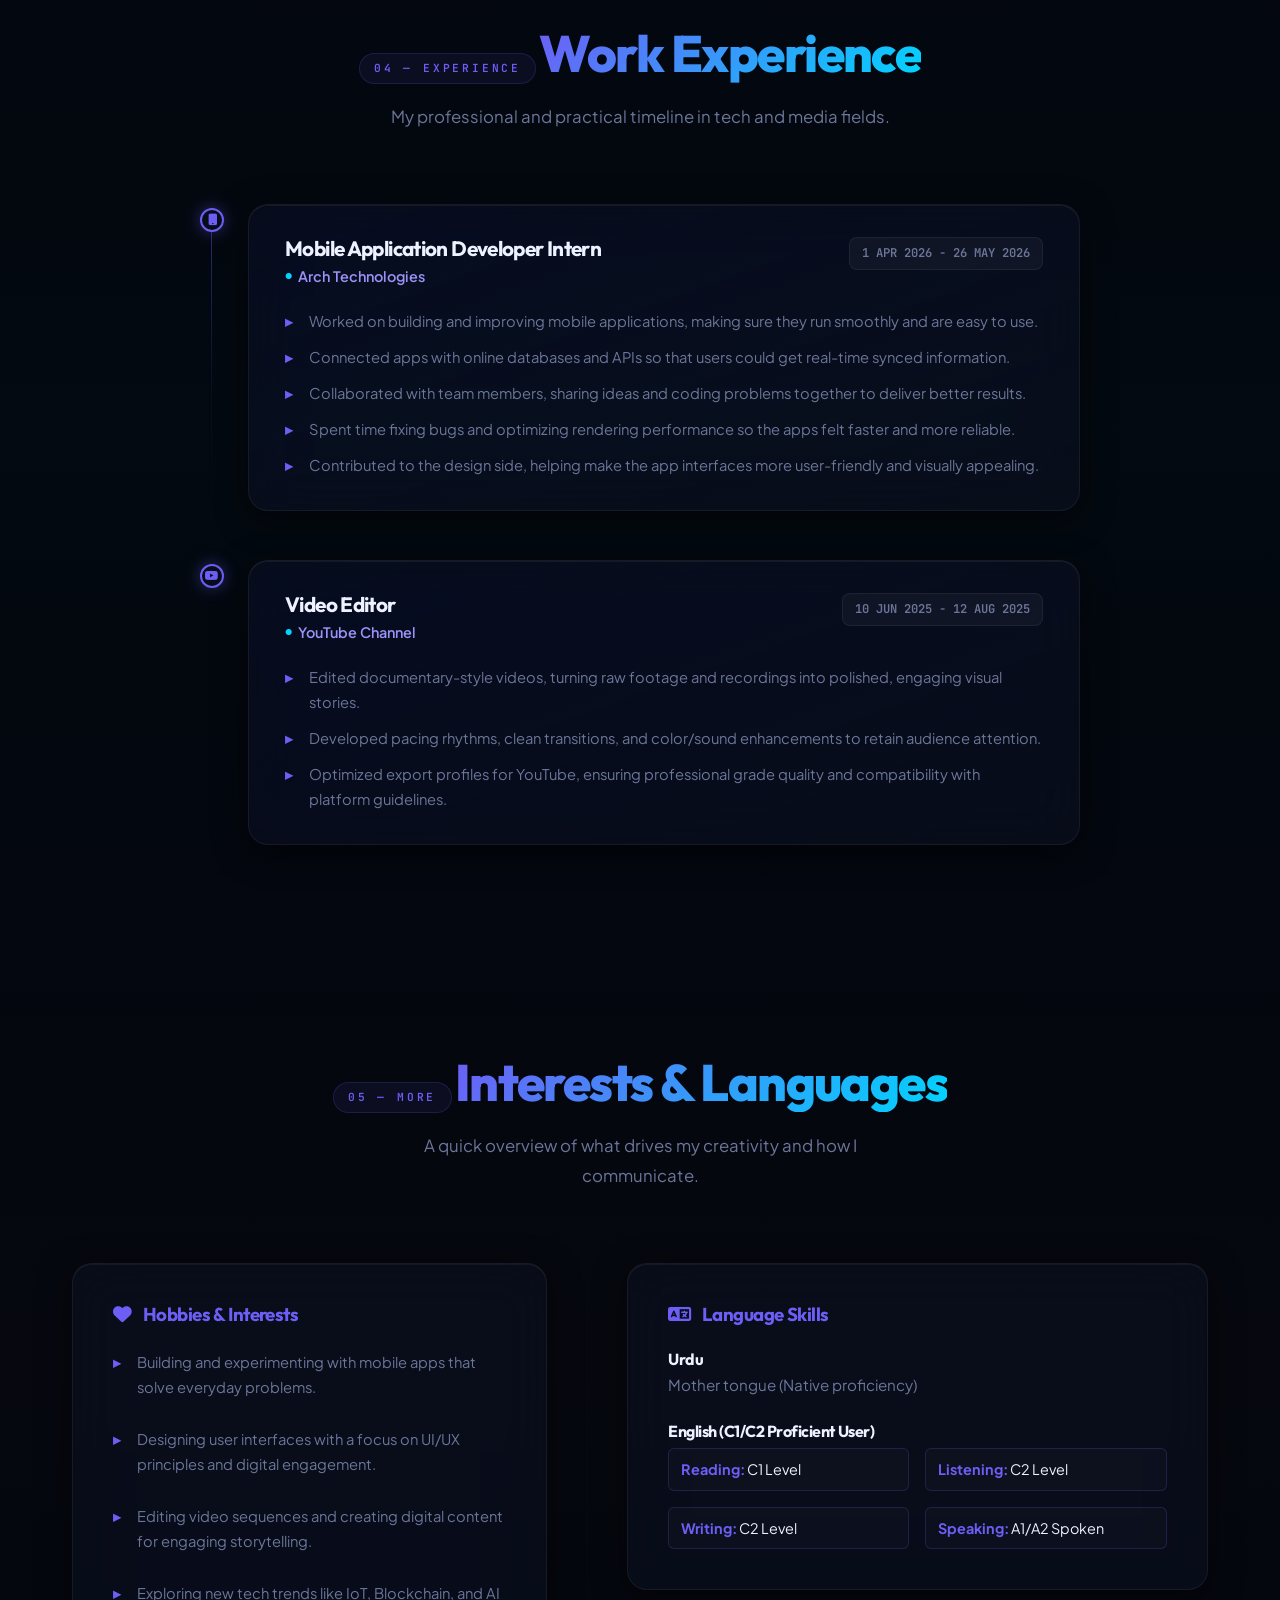
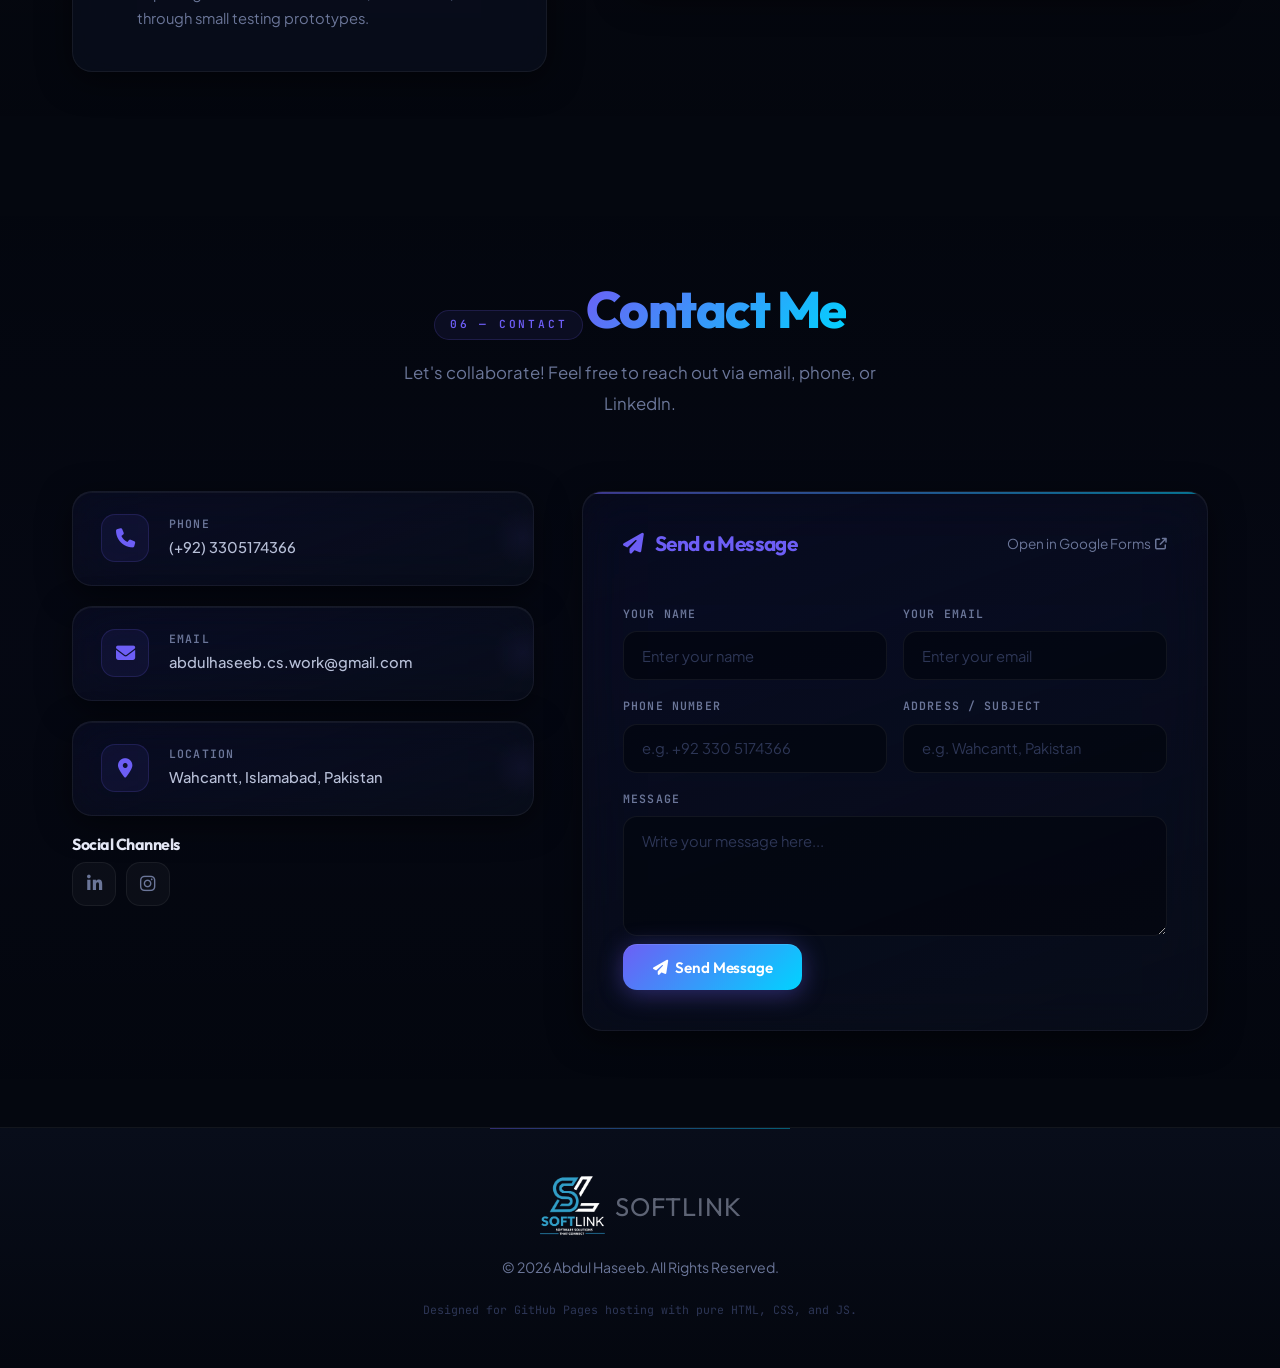
==== commit c3047f2d: "Update index.html" ====
--- a/index.html
+++ b/index.html
@@ -6,7 +6,7 @@
   <title>Abdul Haseeb | Mobile Application & Flutter Developer Portfolio</title>
   
   <!-- SEO Meta Tags -->
-  <meta name="description" content="Portfolio of Abdul Haseeb, a professional Mobile Application and Flutter Developer with experience in Android development, UI/UX design, and API integration.">
+  <meta name="description" content="Portfolio of Abdul Haseeb, a professional Mobile Application and Flutter Developer with 3+ years of experience in mobile app development and 4+ years of experience in video editing, specializing in Android development, UI/UX design, and API integration.">
   <meta name="keywords" content="Abdul Haseeb, Flutter, Android Developer, Mobile Apps, Portfolio, CV, Wahcantt, Pakistan, Web Developer">
   <meta name="author" content="Abdul Haseeb">
   
@@ -200,13 +200,13 @@
 
     <div class="container hero-grid">
       <div class="hero-content">
-        <div class="hero-tag" id="hero-tag-val">Available for Internships & Projects</div>
+        <div class="hero-tag" id="hero-tag-val">3+ Years Mobile Development & 4+ Years Video Editing</div>
         <h1>Hi, I'm <br><span class="hero-name" id="hero-name-val">Abdul Haseeb</span></h1>
         <div class="hero-title">
           I'm a <span id="typing-text"></span><span class="typing-cursor"></span>
         </div>
         <p class="hero-desc" id="hero-desc-val">
-          Passionate BS Computer Science student and Mobile Application Developer specializing in Flutter and native Android. I build elegant, performant mobile apps integrated with real-time backend databases and external APIs.
+          Passionate BS Computer Science student and Mobile Application Developer with 3+ years of experience in mobile app development and 4+ years of experience in video editing. I specialize in Flutter and native Android, building elegant, performant mobile apps integrated with real-time backend databases and external APIs.
         </p>
         <div class="hero-buttons">
           <a href="#projects" class="btn btn-primary">
@@ -266,10 +266,10 @@
           <h3>Professional Profile</h3>
           <div id="about-profile-container">
             <p>
-              I’m a Flutter Developer, UI/UX Designer, and Video Editor with 3+ years of experience in mobile app development and 4+ years in video editing. I’m pursuing a BS in Computer Science at the University of Wah, building clean, user friendly mobile apps with Flutter, UI/UX, and API integration.
+              Currently pursuing my Bachelor of Science in Computer Science at the University of Wah, I bring 3+ years of experience in mobile app development, deeply invested in creating applications that solve everyday problems. I focus on developing clean UI/UX designs and integrating robust API backends to deliver engaging mobile experiences.
             </p>
             <p>
-              I also specialize in documentary style video editing and visual storytelling.
+              Alongside app development, I have 4+ years of experience in video editing, working on documentary-style videos for storytelling on YouTube, allowing me to blend engineering and visual creativity.
             </p>
           </div>
           
@@ -282,6 +282,14 @@
               <span class="stat-num" id="cert-count">3+</span>
               <p class="stat-label">Certifications Earned</p>
               <small style="color: var(--primary); display:block; margin-top:8px;">Click to View</small>
+            </div>
+            <div class="glass-card stat-item reveal-item">
+              <span class="stat-num">3+</span>
+              <p class="stat-label">Years in Mobile App Development</p>
+            </div>
+            <div class="glass-card stat-item reveal-item">
+              <span class="stat-num">4+</span>
+              <p class="stat-label">Years in Video Editing</p>
             </div>
           </div>
 
@@ -344,7 +352,7 @@
             <i class="fa-brands fa-android"></i>
           </div>
           <h3>Android Development</h3>
-          <p>Proficient in native Android development, managing lifecycle, design guidelines, and system APIs.</p>
+          <p>3+ years of hands-on experience in native Android development, managing lifecycle, design guidelines, and system APIs.</p>
         </div>
         
         <div class="glass-card skill-card reveal-item reveal-delay-1">
@@ -352,7 +360,7 @@
             <i class="fa-solid fa-mobile-screen-button"></i>
           </div>
           <h3>Flutter Development</h3>
-          <p>Building high-performance cross-platform apps using Dart, covering state management and customized UI components.</p>
+          <p>3+ years of experience building high-performance cross-platform apps using Dart, covering state management and customized UI components.</p>
         </div>
         
         <div class="glass-card skill-card reveal-item reveal-delay-2">
@@ -384,7 +392,7 @@
             <i class="fa-solid fa-video"></i>
           </div>
           <h3>Video Editing</h3>
-          <p>Editing documentary-style story videos, pacing, audio synchronization, and visual effects (Movavi).</p>
+          <p>4+ years of experience editing documentary-style story videos, pacing, audio synchronization, and visual effects (Movavi).</p>
         </div>
 
         <div class="glass-card skill-card reveal-item">
